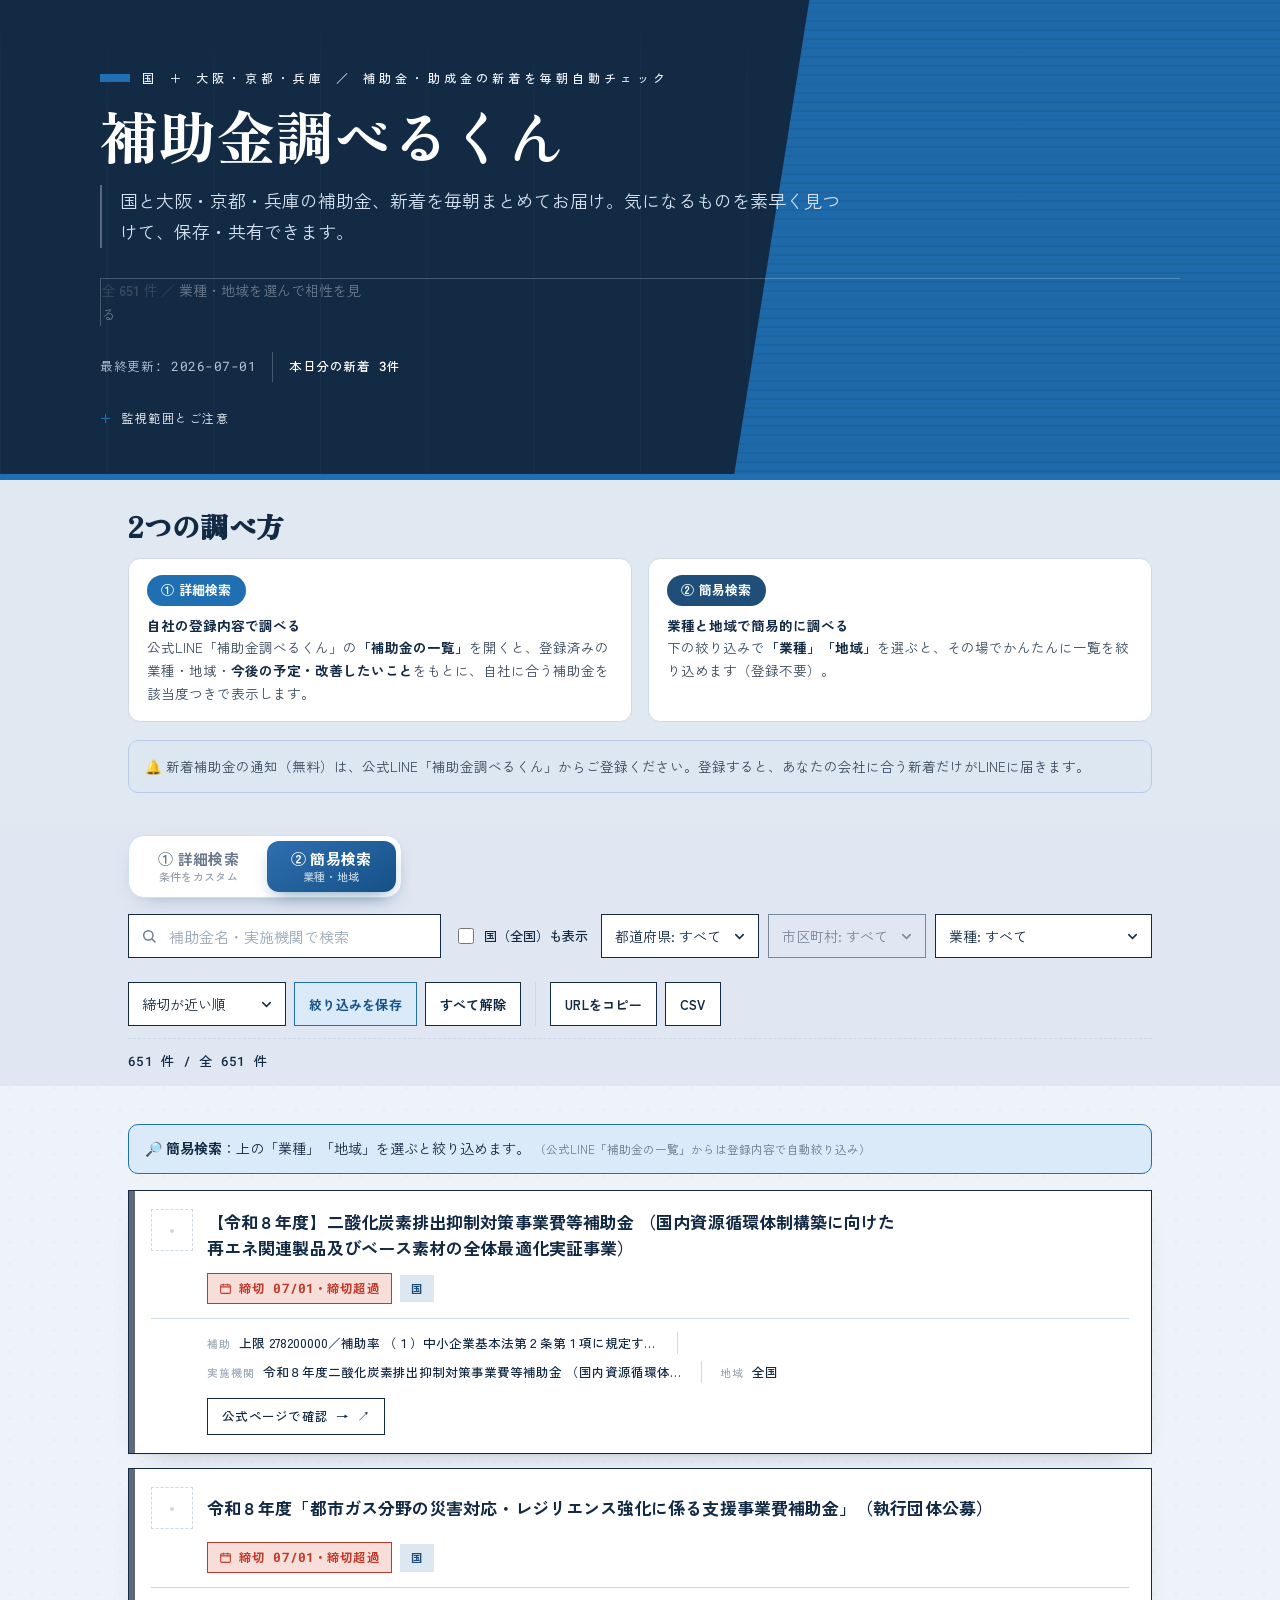
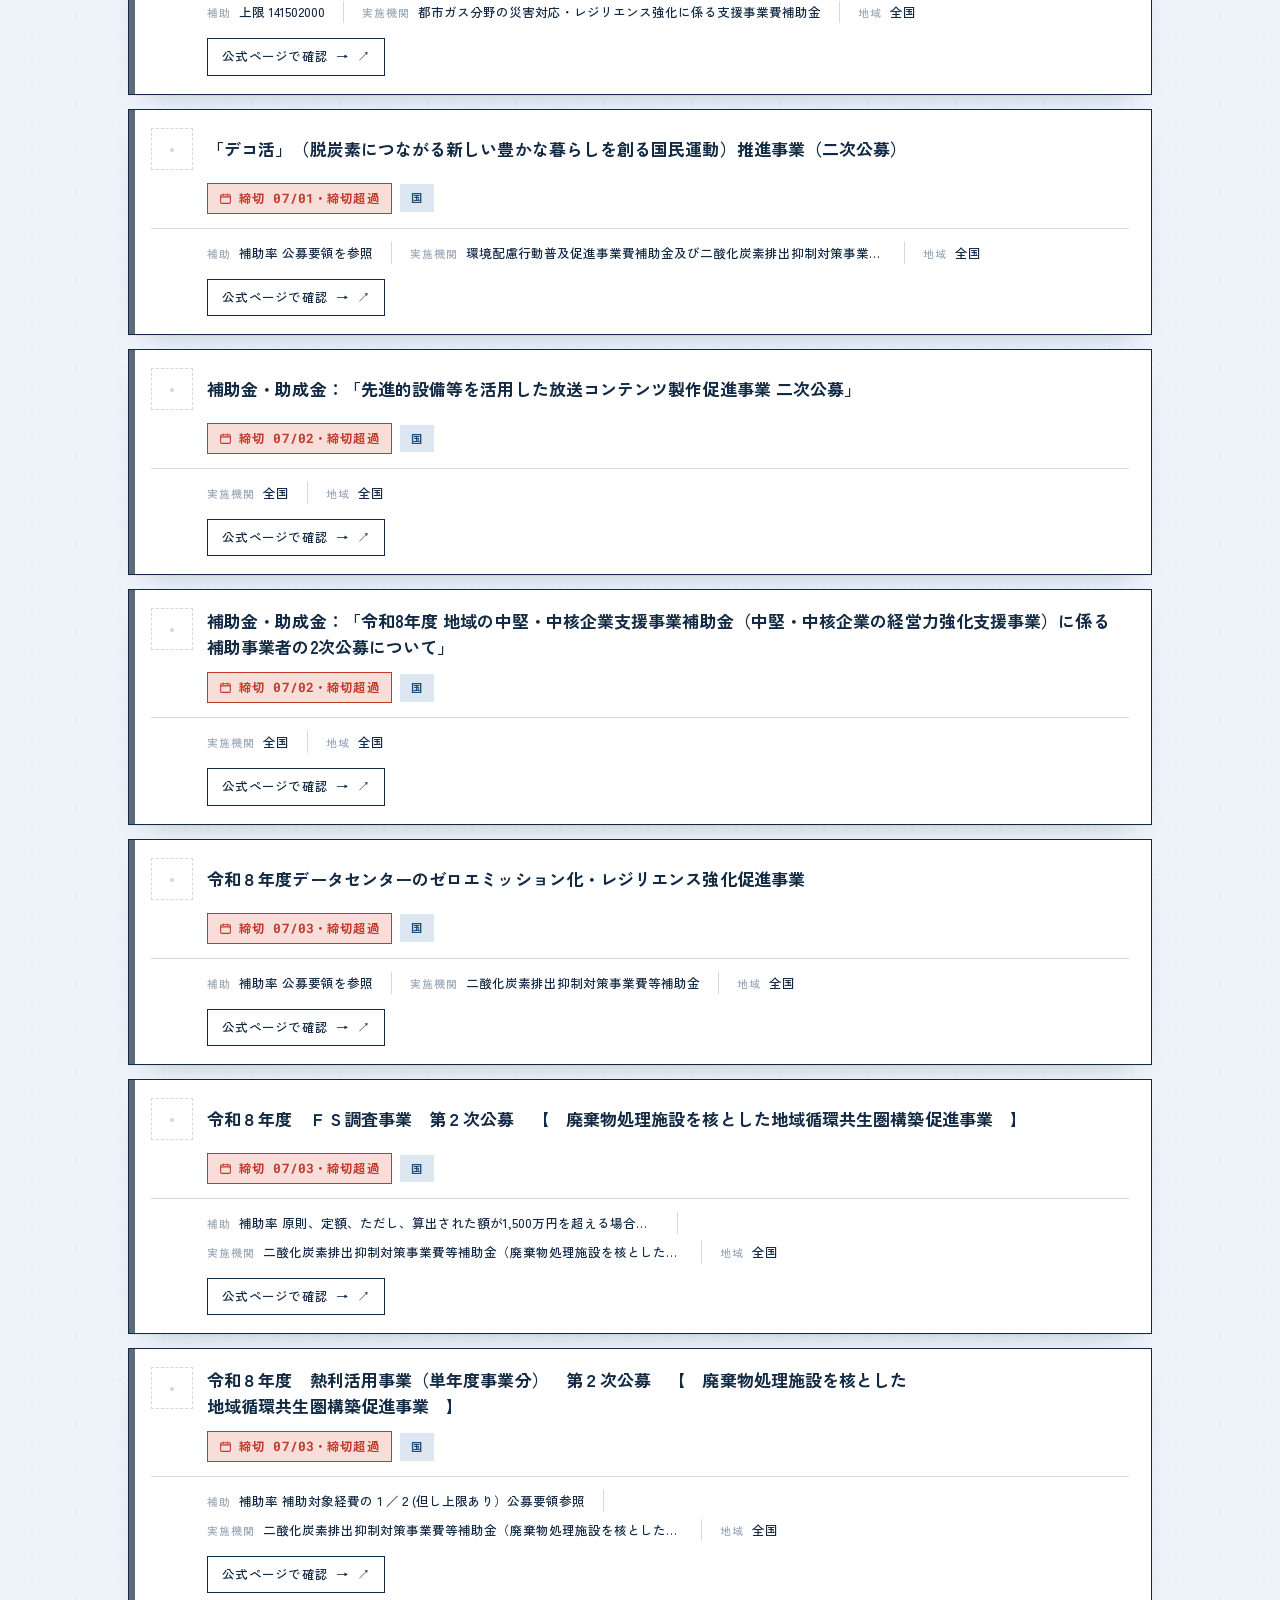
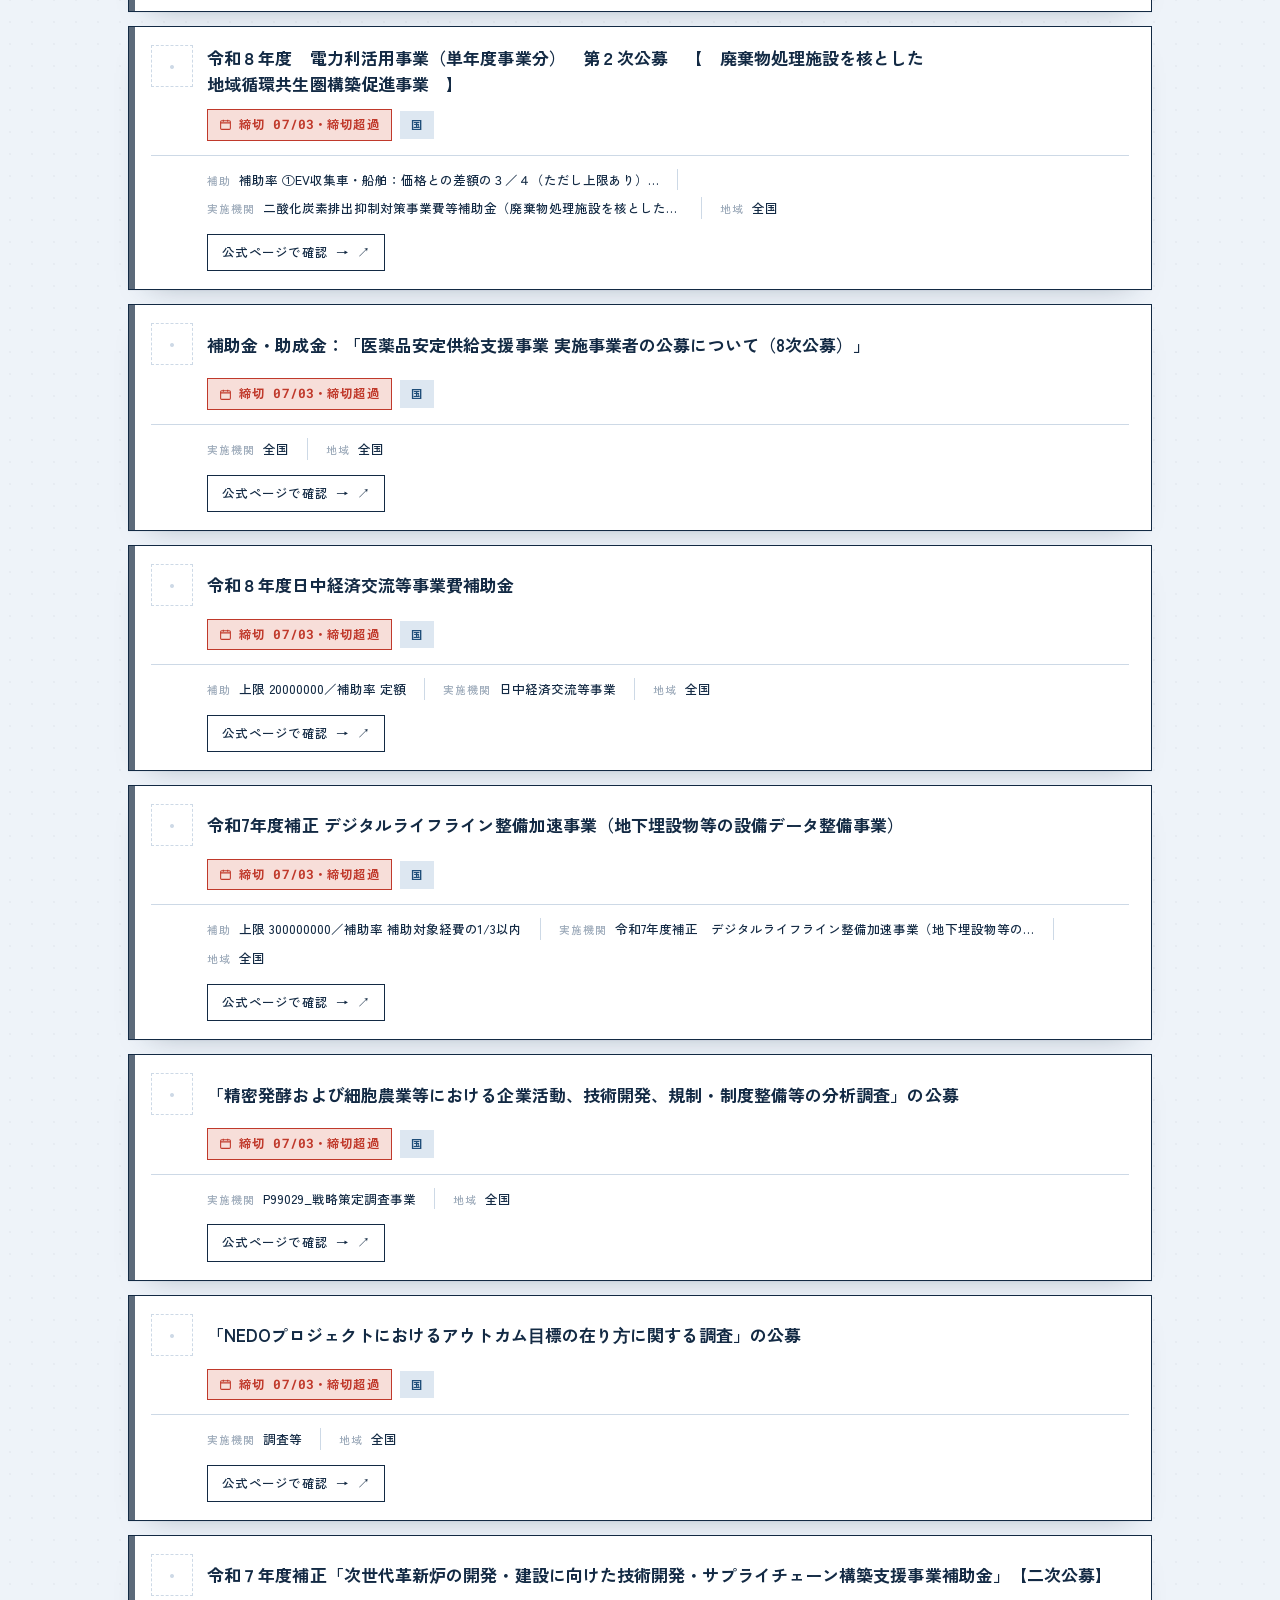
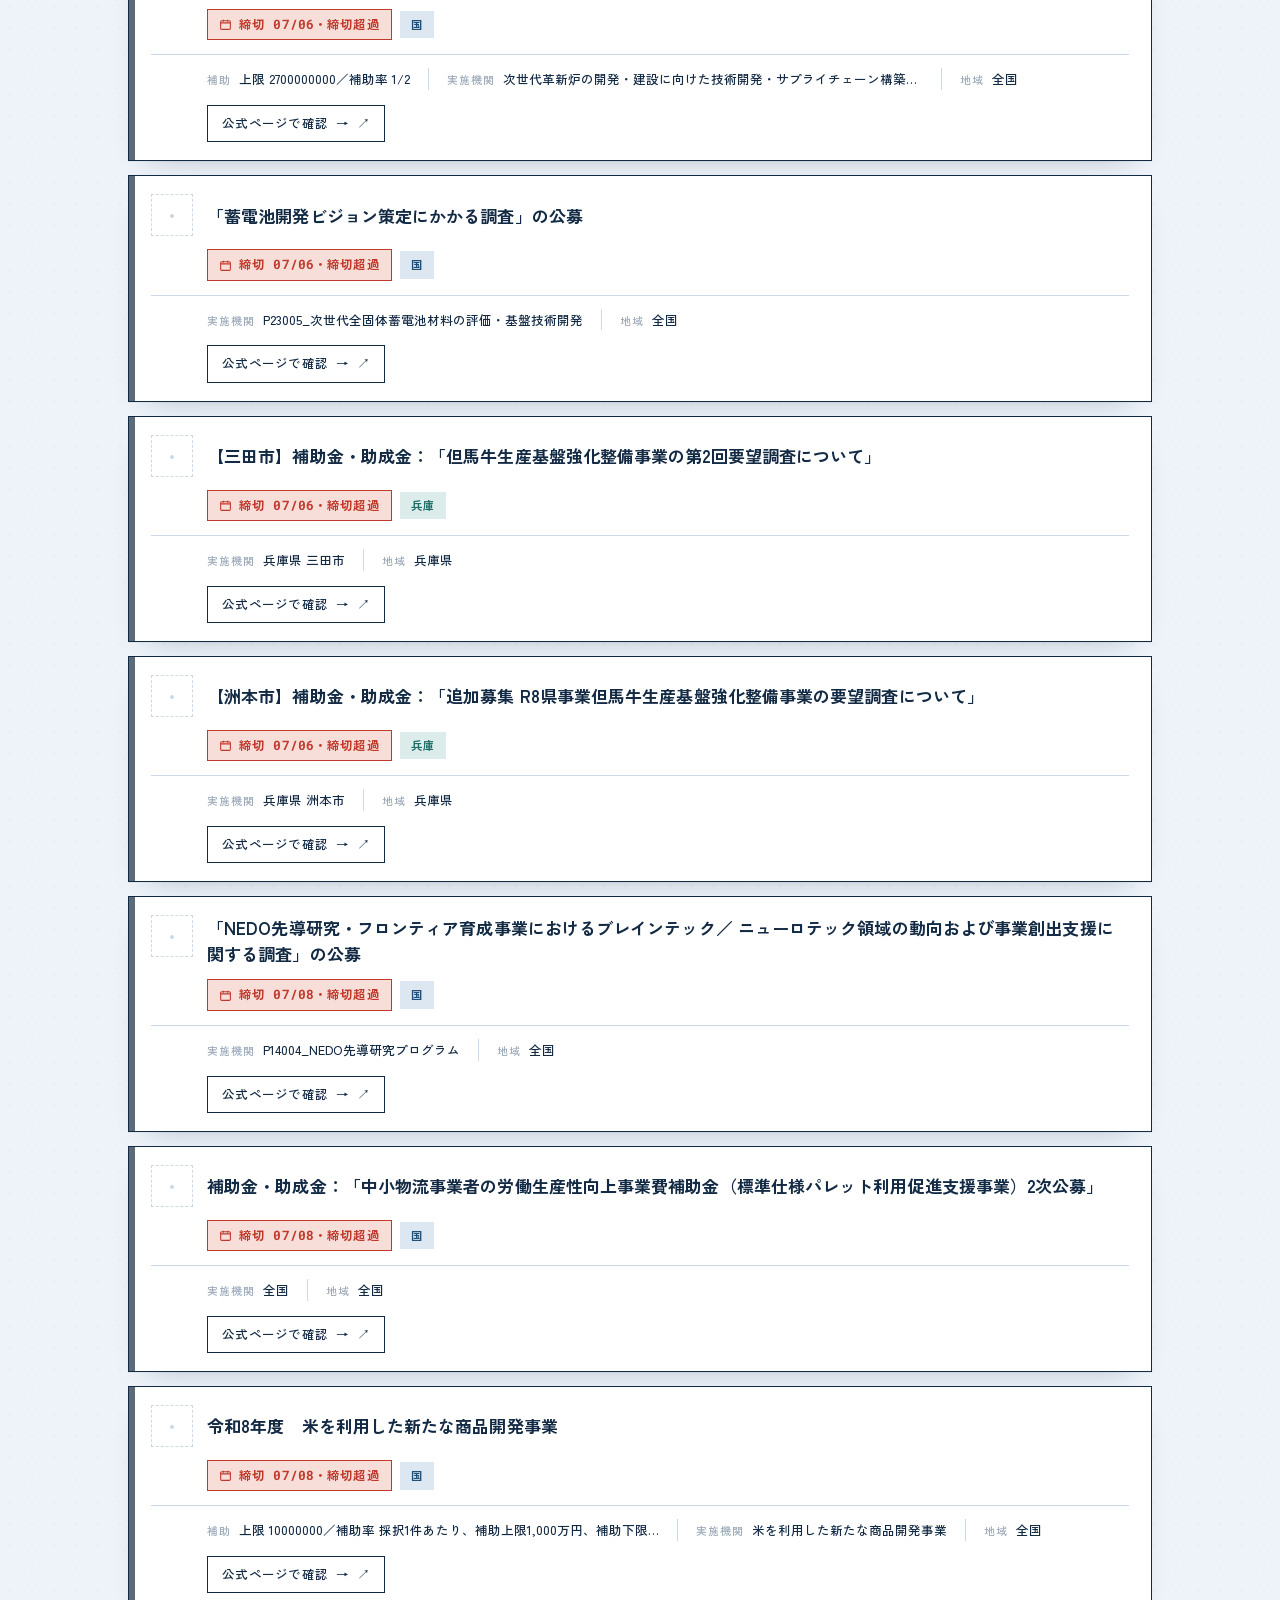
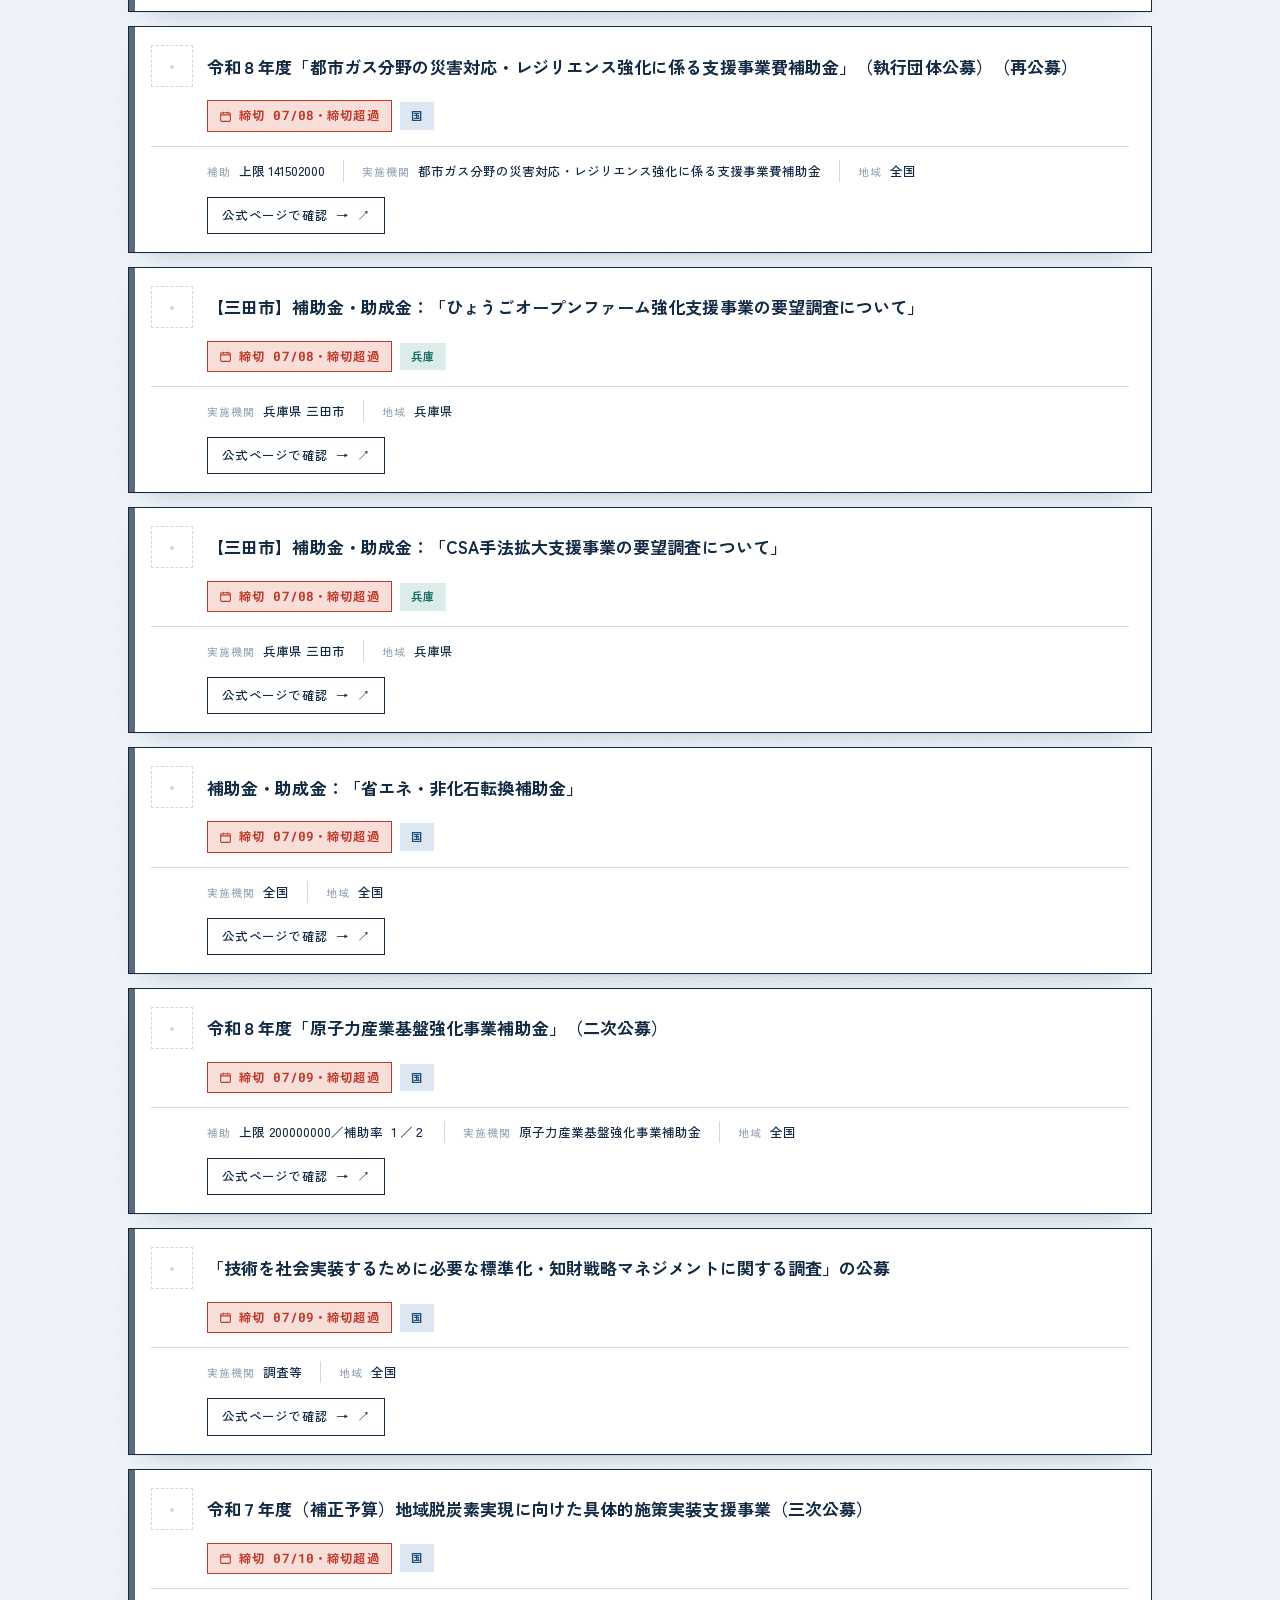
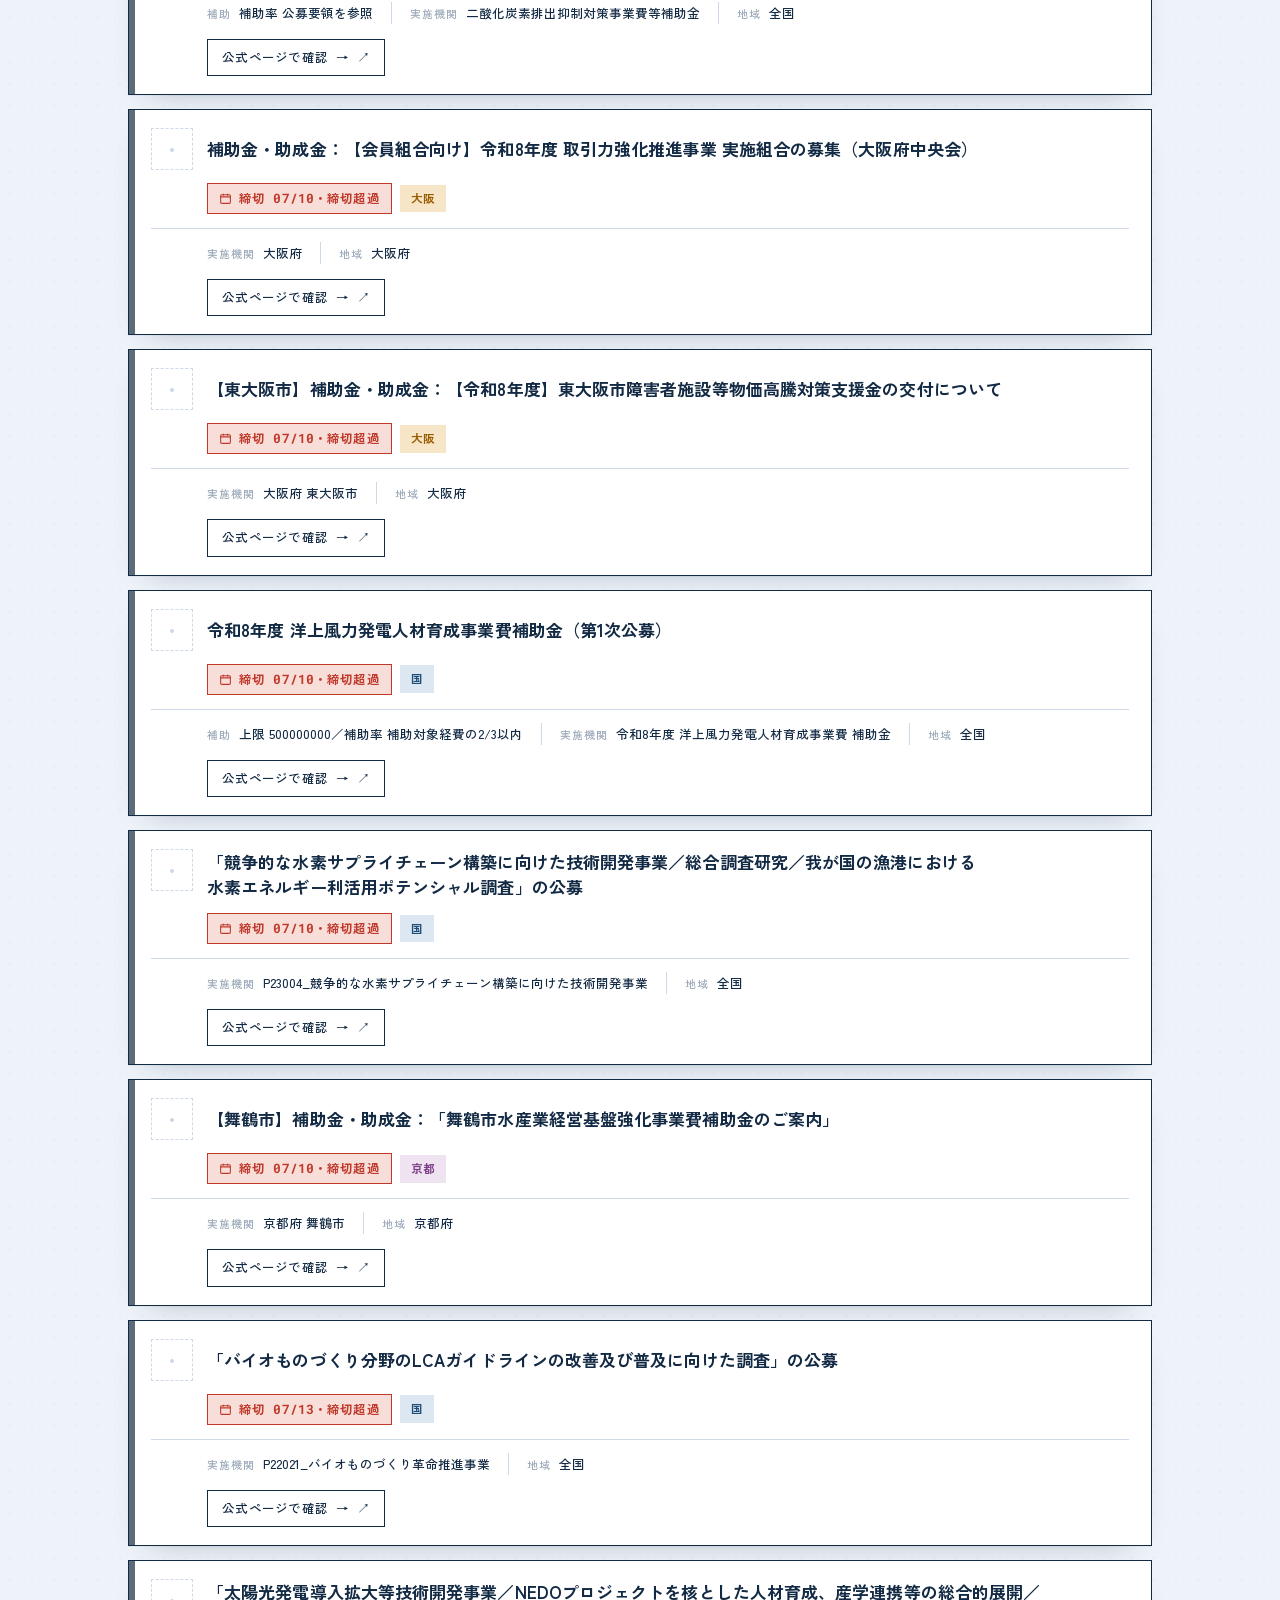
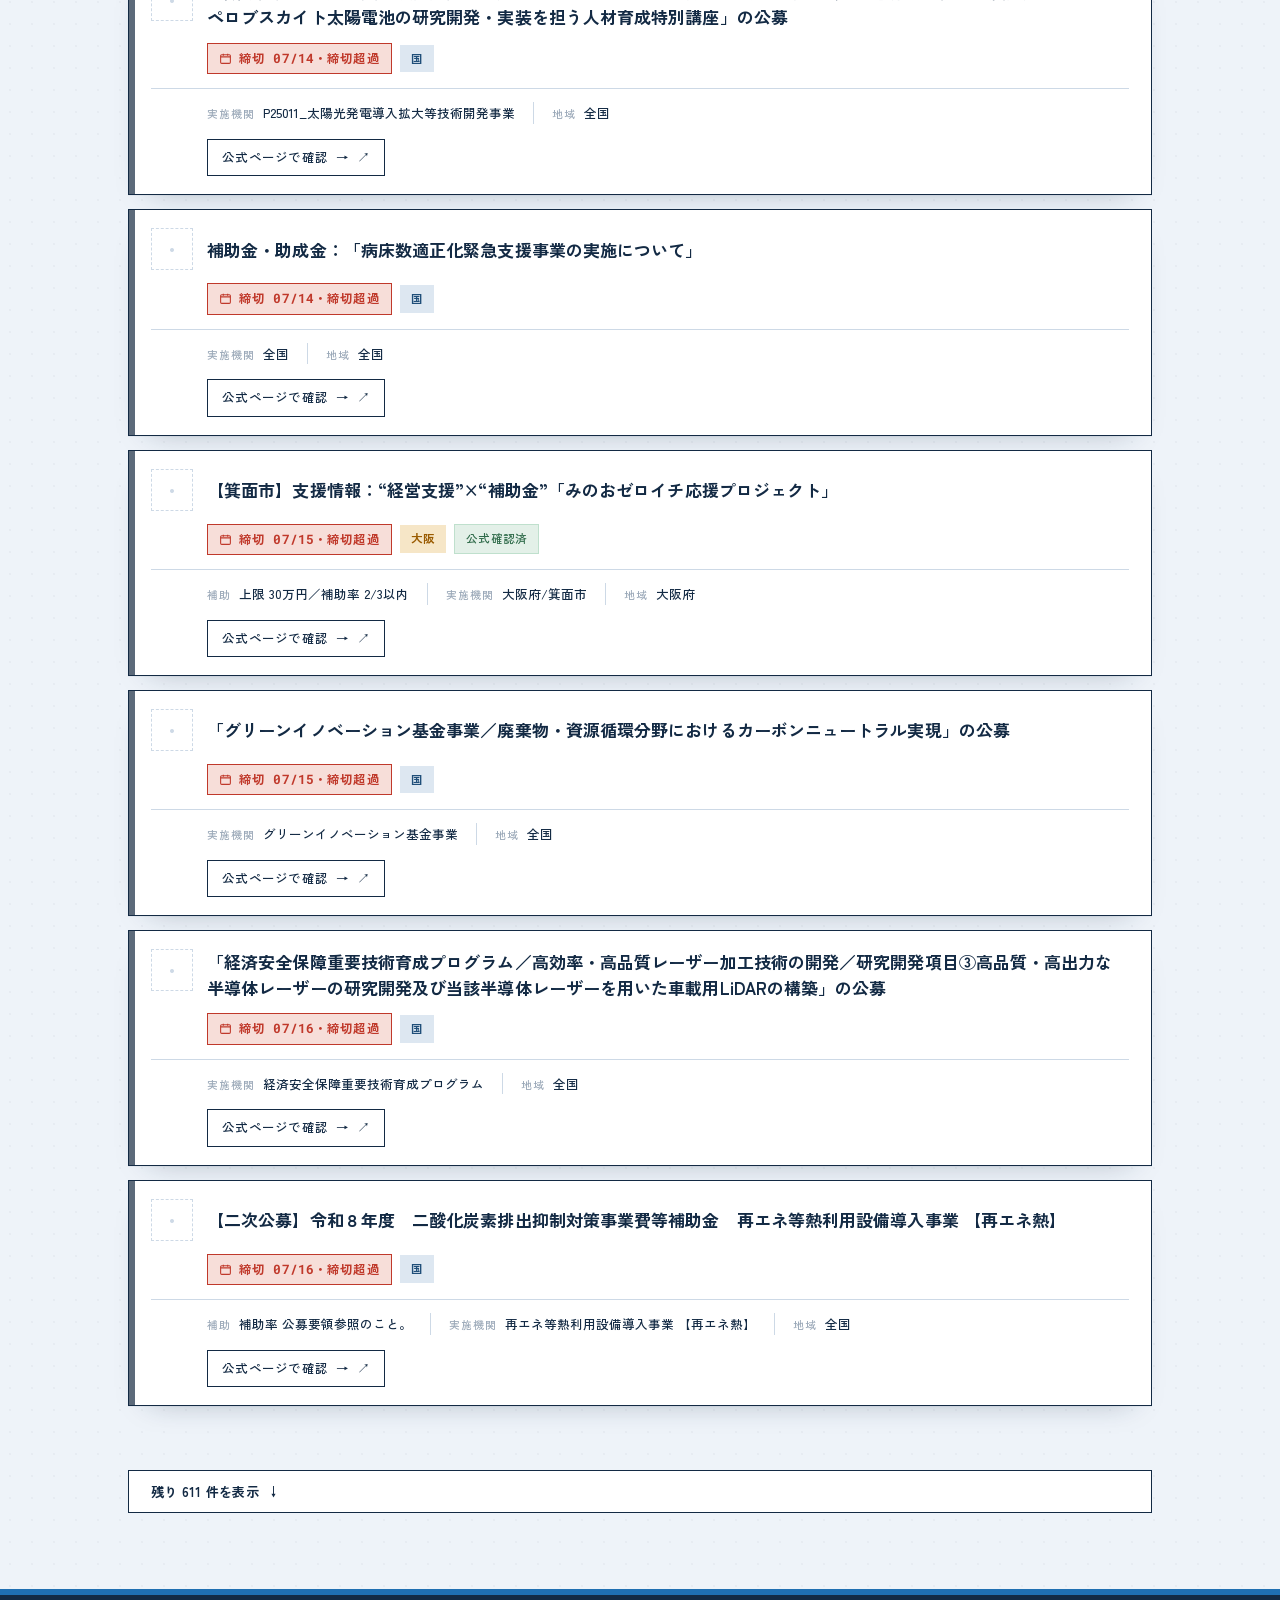
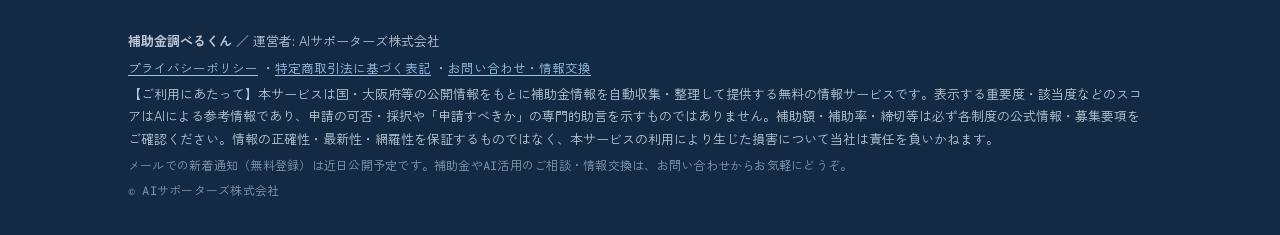
==== index.html @ a9a14e46 "相性をS/A/B/Cに＋プルダウン体裁統一＋固定表示解除＋詳細絞り込みの自動保存 - 相性表示を 高/中/対象外 → S/A/B/C（Sほど重要）。スコア合算でランク付け、C(参考)は折りたたみ - " ====
<!DOCTYPE html>
<html lang="ja">
<head>
<meta charset="UTF-8">
<meta name="viewport" content="width=device-width, initial-scale=1.0">
<!-- 正式名称・運営者・法務リンクは代表確定済（2026-06-23）。新着通知のメール登録フォームはBrevo接続時に追加。 -->
<title>補助金調べるくん｜国と大阪・京都・兵庫の補助金・助成金 新着まとめ</title>
<meta name="description" content="国と大阪・京都・兵庫の補助金・助成金の新着を毎朝自動チェックしてまとめてお届け。気になるものを素早く見つけて保存・共有できる無料サービス（運営：AIサポーターズ株式会社）。">
<link rel="preconnect" href="https://fonts.googleapis.com">
<link rel="preconnect" href="https://fonts.gstatic.com" crossorigin>
<link href="https://fonts.googleapis.com/css2?family=Zen+Antique&family=Zen+Kaku+Gothic+New:wght@400;500;700&family=Roboto+Mono:wght@400;500;700&display=swap" rel="stylesheet">
<link rel="stylesheet" href="styles.css?v=10">
</head>
<body>
<header class="hero">
  <div class="hero-grid" aria-hidden="true"></div>
  <div class="hero-sweep" aria-hidden="true"></div>
  <div class="wrap hero-inner">
    <p class="eyebrow">国 ＋ 大阪・京都・兵庫 ／ 補助金・助成金の新着を毎朝自動チェック</p>
    <h1>補助金調べるくん</h1>
    <p class="lede">国と大阪・京都・兵庫の補助金、新着を毎朝まとめてお届け。気になるものを素早く見つけて、保存・共有できます。</p>
    <div class="scoreboard" id="scoreboard" role="group" aria-label="重要度別の件数"></div>
    <p class="meta">
      <span id="last-updated">最終更新: —</span>
      <span id="new-summary"></span>
    </p>
    <details class="scope">
      <summary>監視範囲とご注意</summary>
      <div class="scope-body">
        <p id="sources"></p>
        <p id="uncovered" class="uncovered"></p>
        <p class="disclaimer">本サービスは公開情報をもとに補助金情報を自動収集・整理して提供する無料の情報サービスです。表示する重要度・該当度などのスコアはAIによる参考情報であり、申請の可否・採択や「申請すべきか」の専門的助言を示すものではありません。補助額・補助率・締切等は必ず各制度の公式情報・募集要項をご確認ください。情報の正確性・最新性・網羅性を保証するものではありません。</p>
      </div>
    </details>
  </div>
</header>

<section class="profile-panel" id="profile-panel" aria-labelledby="pp-title">
  <div class="wrap">
    <div class="pp-head">
      <h2 id="pp-title">2つの調べ方</h2>
      <div class="pp-ways">
        <div class="pp-way">
          <span class="pp-way-badge">① 詳細検索</span>
          <p><b>自社の登録内容で調べる</b><br>公式LINE「補助金調べるくん」の<b>「補助金の一覧」</b>を開くと、登録済みの業種・地域・<b>今後の予定・改善したいこと</b>をもとに、自社に合う補助金を該当度つきで表示します。</p>
        </div>
        <div class="pp-way">
          <span class="pp-way-badge alt">② 簡易検索</span>
          <p><b>業種と地域で簡易的に調べる</b><br>下の絞り込みで<b>「業種」「地域」</b>を選ぶと、その場でかんたんに一覧を絞り込めます（登録不要）。</p>
        </div>
      </div>
    </div>
    <p class="pp-linenote">🔔 新着補助金の通知（無料）は、公式LINE「補助金調べるくん」からご登録ください。登録すると、あなたの会社に合う新着だけがLINEに届きます。</p>
  </div>
</section>

<div class="toolbar">
  <div class="wrap">
    <div class="tabs" role="tablist" aria-label="検索モード">
      <button class="tab" id="tab-detail" type="button" role="tab" aria-selected="false" aria-controls="panel-detail">① 詳細検索<span class="tab-sub">条件をカスタム</span></button>
      <button class="tab" id="tab-simple" type="button" role="tab" aria-selected="true" aria-controls="panel-simple">② 簡易検索<span class="tab-sub">業種・地域</span></button>
    </div>

    <section class="tabpanel" id="panel-detail" role="tabpanel" aria-labelledby="tab-detail" hidden>
      <div class="controls-filter">
        <label class="chk"><input type="checkbox" id="d-kuni"><span>国（全国）も表示</span></label>
        <label class="visually-hidden" for="d-pref">都道府県</label>
        <select id="d-pref" aria-label="都道府県で絞り込み"><option value="">都道府県: すべて</option><option value="大阪府">大阪府</option><option value="京都府">京都府</option><option value="兵庫県">兵庫県</option></select>
        <label class="visually-hidden" for="d-city">市区町村</label>
        <select id="d-city" aria-label="市区町村で絞り込み" disabled><option value="">市区町村: すべて</option></select>
        <label class="visually-hidden" for="d-industry">業種</label>
        <select id="d-industry" aria-label="業種で絞り込み"><option value="">業種: すべて</option></select>
        <label class="visually-hidden" for="d-size">規模</label>
        <select id="d-size" aria-label="規模で絞り込み"><option value="">規模: すべて</option><option value="s1_5">1〜5人</option><option value="s6_20">6〜20人</option><option value="s21_50">21〜50人</option><option value="s51_100">51〜100人</option><option value="s101">101人以上</option></select>
      </div>
      <div id="detail-active" class="detail-active" aria-label="絞り込み中の条件"></div>
      <div id="theme-pool" class="theme-pool" aria-label="追加できる条件（今後の予定・改善・希望する支援）"></div>
    </section>

    <section class="tabpanel" id="panel-simple" role="tabpanel" aria-labelledby="tab-simple">
      <div class="controls-filter">
        <label class="visually-hidden" for="q">キーワード検索</label>
        <div class="search"><input type="search" id="q" placeholder="補助金名・実施機関で検索"></div>
        <label class="chk"><input type="checkbox" id="s-kuni"><span>国（全国）も表示</span></label>
        <label class="visually-hidden" for="s-pref">都道府県</label>
        <select id="s-pref" aria-label="都道府県で絞り込み"><option value="">都道府県: すべて</option><option value="大阪府">大阪府</option><option value="京都府">京都府</option><option value="兵庫県">兵庫県</option></select>
        <label class="visually-hidden" for="s-city">市区町村</label>
        <select id="s-city" aria-label="市区町村で絞り込み" disabled><option value="">市区町村: すべて</option></select>
        <label class="visually-hidden" for="s-industry">業種</label>
        <select id="s-industry" aria-label="業種で絞り込み"><option value="">業種: すべて</option></select>
      </div>
      <div id="chips" class="chips" aria-label="適用中の絞り込み"></div>
    </section>

    <div class="controls-action">
      <label class="visually-hidden" for="sort">並び替え</label>
      <select id="sort">
        <option value="deadline">締切が近い順</option>
        <option value="new">新着順</option>
        <option value="score">該当度が高い順</option>
      </select>
      <button id="save" type="button" class="btn btn-primary">絞り込みを保存</button>
      <button id="clear-all" type="button" class="btn">すべて解除</button>
      <button id="reset-detail" type="button" class="btn only-detail" hidden>絞り込み状態を初期化</button>
      <span class="action-gap" aria-hidden="true"></span>
      <button id="copy" type="button" class="btn">URLをコピー</button>
      <button id="csv" type="button" class="btn">CSV</button>
      <a id="edit-reg" class="btn only-detail" hidden href="register.html" target="_blank" rel="noopener">登録情報を編集する</a>
    </div>

    <div class="status-bar">
      <p id="result-count" class="result-count" role="status" aria-live="polite" aria-atomic="true"></p>
    </div>
  </div>
</div>

<main class="wrap">
  <div id="persp-banner" class="persp-banner"></div>
  <h2 class="visually-hidden">補助金の一覧</h2>
  <div id="list" class="list"></div>
  <p id="empty" class="empty" role="status" aria-live="polite" hidden></p>
</main>

<footer class="site-footer">
  <div class="wrap">
    <p><strong>補助金調べるくん</strong> ／ 運営者: AIサポーターズ株式会社</p>
    <p class="footer-links">
      <a href="https://ai-supporters.com/privacypolicy/" target="_blank" rel="noopener noreferrer">プライバシーポリシー</a>
      ・<a href="https://ai-supporters.com/tokusyoho/" target="_blank" rel="noopener noreferrer">特定商取引法に基づく表記</a>
      ・<a href="https://ai-supporters.com/contact/" target="_blank" rel="noopener noreferrer">お問い合わせ・情報交換</a>
    </p>
    <p>【ご利用にあたって】本サービスは国・大阪府等の公開情報をもとに補助金情報を自動収集・整理して提供する無料の情報サービスです。表示する重要度・該当度などのスコアはAIによる参考情報であり、申請の可否・採択や「申請すべきか」の専門的助言を示すものではありません。補助額・補助率・締切等は必ず各制度の公式情報・募集要項をご確認ください。情報の正確性・最新性・網羅性を保証するものではなく、本サービスの利用により生じた損害について当社は責任を負いかねます。</p>
    <p class="tiny">メールでの新着通知（無料登録）は近日公開予定です。補助金やAI活用のご相談・情報交換は、お問い合わせからお気軽にどうぞ。</p>
    <p class="tiny">© AIサポーターズ株式会社</p>
  </div>
</footer>

<script src="app.js?v=16"></script>
</body>
</html>
---- styles.css ----
/* ===========================================================
   補助金レーダー — 「特集スプレッド」テーマ（大胆エディトリアル）
   雑誌の特集ページのような強いタイポ階層・大きなタブラー数字・
   はっきりしたカラーブロッキング・新聞紙のような暖色ニュートラル＋一点の朱。
   display: Zen Antique（高コントラストな和文ディスプレイ）
   ui/body: Zen Kaku Gothic New ／ figures: Roboto Mono（タブラー）
   士業向けの信頼感・可読性を保ちつつ退屈の対極を狙う。
   =========================================================== */
:root{
  --display:"Zen Antique","Shippori Mincho B1","Hiragino Mincho ProN","Yu Mincho",serif;
  --sans:"Zen Kaku Gothic New","Hiragino Kaku Gothic ProN","Yu Gothic",Meiryo,system-ui,sans-serif;
  --mono:"Roboto Mono","Zen Kaku Gothic New",ui-monospace,SFMono-Regular,Menlo,monospace;

  /* 青×白基調（cool white canvas + navy ink） */
  --paper:#eef3f9;        /* 冷たい白基調（ごく淡い青みグレー） */
  --paper-deep:#e0e8f2;   /* セクション帯・沈み色 */
  --card:#ffffff;         /* 白カード */
  --ink:#132a44;          /* 主役の濃紺インク */
  --ink-soft:#38495e;     /* 本文 */
  --muted:#6b7a8c;        /* 補助テキスト */
  --faint:#9aa8b8;        /* ラベル */
  --rule:#132a44;         /* 罫線（構造線） */
  --hair:#cdd9e6;         /* ヘアライン */

  /* イメージカラー＝ブルー */
  --accent:#1f6fb2;       /* blue */
  --accent-deep:#155187;
  --accent-soft:#daeaf8;

  /* 重要度の視覚序列 S>A>B>C（クールな配色で統一） */
  --rank-s:#0d4f9e;       /* 濃い鮮青＝最重要 */
  --rank-s-ink:#ffffff;
  --rank-a:#3a7bbf;       /* 青＝高 */
  --rank-a-ink:#ffffff;
  --rank-b:#2f6b4a;       /* 深緑＝中 */
  --rank-b-ink:#ffffff;
  --rank-c:#5c6a7a;       /* スレートグレー＝低 */
  --rank-c-ink:#ffffff;

  --osaka:#9a5b00;        /* 大阪＝琥珀（地域の識別色として保持） */
  --osaka-bg:#f6e6c7;
  --kuni:#1f4e79;         /* 国＝濃紺 */
  --kuni-bg:#dde7f1;

  --urgent:#c0392b;       /* 締切間近＝赤（機能色として保持） */
  --urgent-bg:#f7ded9;
  --soon:#9a5b00;
  --soon-bg:#f6e6c7;
  --new:#1d6b3d;
  --new-bg:#dcecdd;

  --maxw:1080px;
  --shadow:0 1px 0 rgba(19,42,68,.04),0 14px 30px -22px rgba(19,42,68,.4);
}

*{box-sizing:border-box}
html{scroll-behavior:smooth}
body{
  margin:0;font-family:var(--sans);color:var(--ink-soft);background:var(--paper);
  line-height:1.7;-webkit-font-smoothing:antialiased;text-rendering:optimizeLegibility;
  font-feature-settings:"palt" 1;overflow-x:clip;
  /* 紙の質感：極薄のグリッド点を敷いて“設計された地”を作る（単色べた塗り回避） */
  background-image:
    radial-gradient(rgba(19,42,68,.035) 1px,transparent 1.4px);
  background-size:22px 22px;background-position:-1px -1px;
}
.wrap{max-width:var(--maxw);margin:0 auto;padding:0 28px}
.visually-hidden{position:absolute;width:1px;height:1px;overflow:hidden;clip:rect(0 0 0 0);white-space:nowrap}
:focus-visible{outline:3px solid var(--accent);outline-offset:2px;border-radius:2px}
a{color:inherit}
img{max-width:100%}

/* ===========================================================
   HERO ＝ 特集マストヘッド（ink帯×朱の構造）
   寒色グラデを廃し、ページ全体を暖色ニュートラルで統一して温度差を解消。
   =========================================================== */
.hero{
  position:relative;overflow:hidden;color:var(--paper);
  background:var(--ink);
  border-bottom:6px solid var(--accent);
  padding:0;
}
/* hero-grid ＝ 紙面の段組ルールを思わせる縦罫（ギミックでなく“構造”として） */
.hero-grid{
  position:absolute;inset:0;pointer-events:none;opacity:.5;
  background-image:linear-gradient(90deg,rgba(255,255,255,.06) 1px,transparent 1px);
  background-size:calc(100% / 12) 100%;
  mask-image:linear-gradient(180deg,transparent,#000 22%);
}
/* hero-sweep ＝ 右肩の大きな朱ブロック（ポスター的な掴むカラーブロッキング） */
.hero-sweep{
  position:absolute;top:-30%;right:-6%;width:46%;height:170%;pointer-events:none;
  background:var(--accent);opacity:.92;
  transform:skewX(-9deg);
  mix-blend-mode:normal;
}
.hero-sweep::after{
  content:"";position:absolute;inset:0;
  background:repeating-linear-gradient(180deg,rgba(19,42,68,.10) 0 2px,transparent 2px 9px);
}
.hero-inner{position:relative;padding:62px 0 40px;max-width:var(--maxw)}

/* signature: ロード時のスタッガー */
.hero-inner>*{opacity:0;animation:rise .6s cubic-bezier(.2,.7,.2,1) both}
.hero-inner>.eyebrow{animation-delay:.02s}
.hero-inner>h1{animation-delay:.09s}
.hero-inner>.lede{animation-delay:.17s}
.hero-inner>.scoreboard{animation-delay:.25s}
.hero-inner>.meta{animation-delay:.34s}
.hero-inner>.scope{animation-delay:.40s}
@keyframes rise{from{opacity:0;transform:translateY(14px)}to{opacity:1;transform:none}}

.eyebrow{
  margin:0 0 16px;font-family:var(--mono);font-size:12px;font-weight:500;
  letter-spacing:.34em;text-transform:uppercase;color:var(--paper);
  display:inline-flex;align-items:center;gap:12px;
}
.eyebrow::before{
  content:"";width:30px;height:8px;background:var(--accent);display:inline-block;
}
.hero h1{
  font-family:var(--display);font-weight:400;color:#fff;
  font-size:clamp(33px,5vw,58px);line-height:1.08;letter-spacing:.005em;
  margin:0 0 18px;max-width:13em;text-wrap:balance;
}
.hero .lede{
  margin:0 0 30px;color:#d3e0ef;font-size:clamp(15px,1.7vw,18px);
  line-height:1.75;max-width:42em;font-weight:400;
  padding-left:18px;border-left:2px solid rgba(255,255,255,.3);
}

/* ----- SCOREBOARD ＝ 大きなタブラー数字の見出しユニット ----- */
.scoreboard{
  display:grid;grid-template-columns:repeat(4,1fr);gap:0;margin:0 0 26px;
  border-top:1px solid rgba(255,255,255,.22);
  border-left:1px solid rgba(255,255,255,.22);
}
.score{
  appearance:none;cursor:pointer;font-family:var(--sans);text-align:left;
  background:rgba(255,255,255,.03);color:var(--paper);
  border:0;border-right:1px solid rgba(255,255,255,.22);
  border-bottom:1px solid rgba(255,255,255,.22);
  padding:16px 16px 14px;position:relative;transition:background .18s ease;
  display:flex;flex-direction:column;gap:8px;min-height:104px;justify-content:space-between;
}
.score:hover{background:rgba(255,255,255,.10)}
.score::before{
  content:"";position:absolute;left:0;top:0;width:100%;height:4px;background:var(--rank-c);
}
.score.s::before{background:var(--rank-s)}
.score.a::before{background:var(--rank-a)}
.score.b::before{background:var(--rank-b)}
.score.c::before{background:var(--rank-c)}
.score .dot{
  width:10px;height:10px;border-radius:0;display:inline-block;flex:0 0 auto;
  background:var(--rank-c);
}
.score.s .dot{background:var(--rank-s)}
.score.a .dot{background:var(--rank-a)}
.score.b .dot{background:var(--rank-b)}
.score.c .dot{background:var(--rank-c)}
/* レター（S/A/B/C テキストノード）の見せ方：ラベル行 */
.score{font-size:12px;letter-spacing:.18em;font-weight:700;color:#b9c6d6}
.score b{
  font-family:var(--mono);font-size:40px;font-weight:500;line-height:.9;
  color:#fff;font-variant-numeric:tabular-nums;letter-spacing:-.02em;
}

.meta{
  margin:0;display:flex;gap:0;flex-wrap:wrap;font-family:var(--mono);font-size:12.5px;
  color:#b9c6d6;letter-spacing:.04em;
}
.meta span{padding:4px 16px 4px 0}
.meta span+span{padding-left:16px;border-left:1px solid rgba(255,255,255,.22)}
#new-summary{color:#fff;font-weight:500}

.scope{margin-top:20px;font-size:13px;max-width:62em}
.scope summary{
  cursor:pointer;color:var(--paper);font-family:var(--mono);font-size:12px;
  letter-spacing:.12em;text-transform:uppercase;display:inline-flex;align-items:center;gap:8px;
  padding:6px 0;list-style:none;
}
.scope summary::-webkit-details-marker{display:none}
.scope summary::before{content:"＋";color:var(--accent);font-weight:700}
.scope[open] summary::before{content:"－"}
.scope-body{
  margin-top:12px;padding:16px 18px;background:rgba(255,255,255,.05);
  border-left:3px solid var(--accent);
}
.scope-body p{margin:7px 0;color:#cdd9e6;font-size:12.5px;line-height:1.7}
.uncovered{color:#e9c79b}
.disclaimer{padding-top:10px;margin-top:10px!important;border-top:1px solid rgba(255,255,255,.18);
  font-size:11.5px;color:#9fb0c2}

/* ===========================================================
   TOOLBAR ＝ 紙面の機能バー（sticky・ink罫で締める）
   =========================================================== */
.toolbar{
  position:relative;   /* 固定表示をやめ、一覧を見やすく（詳細ビルダーが縦に長いため） */
  background:rgba(224,232,242,.96);   /* 薄水色（profile-panelと連続） */
  padding:6px 0 14px;
}
.controls{display:flex;justify-content:space-between;gap:14px;flex-wrap:wrap;align-items:center}
.controls-filter{display:flex;gap:9px;flex-wrap:wrap;align-items:center;flex:1 1 auto}
.controls-action{display:flex;gap:8px;flex-wrap:wrap;align-items:center}

.search{position:relative;flex:1 1 260px;min-width:200px;display:flex}
.search::before{
  content:"";position:absolute;left:13px;top:50%;width:16px;height:16px;transform:translateY(-50%);
  background:var(--muted);pointer-events:none;
  -webkit-mask:url("data:image/svg+xml;utf8,<svg xmlns='http://www.w3.org/2000/svg' viewBox='0 0 24 24' fill='none' stroke='black' stroke-width='2.2' stroke-linecap='round'><circle cx='11' cy='11' r='7'/><path d='M21 21l-4-4'/></svg>") center/contain no-repeat;
  mask:url("data:image/svg+xml;utf8,<svg xmlns='http://www.w3.org/2000/svg' viewBox='0 0 24 24' fill='none' stroke='black' stroke-width='2.2' stroke-linecap='round'><circle cx='11' cy='11' r='7'/><path d='M21 21l-4-4'/></svg>") center/contain no-repeat;
}
.search input{
  width:100%;min-height:44px;padding:10px 12px 10px 40px;
  border:1.5px solid var(--ink);border-radius:0;background:var(--card);
  font-family:var(--sans);font-size:15px;color:var(--ink);
  -webkit-appearance:none;appearance:none;transition:box-shadow .14s,border-color .14s;
}
.search input::placeholder{color:var(--faint)}
.search input:hover{border-color:var(--accent)}
.search input:focus{outline:none;border-color:var(--accent);box-shadow:3px 3px 0 0 var(--accent)}
.search input::-webkit-search-decoration,.search input::-webkit-search-cancel-button,.search input::-webkit-search-results-button{-webkit-appearance:none;display:none}
/* 簡易検索：セレクタの下に出る絞り込みチップとの隙間 */
#panel-simple .chips{margin-top:12px}

.controls input,.controls select{
  padding:10px 12px;border:1.5px solid var(--ink);border-radius:0;
  background:var(--card);font-size:15px;color:var(--ink);min-height:44px;
  font-family:var(--sans);transition:box-shadow .14s ease,border-color .14s ease;
}
.controls input::placeholder{color:var(--faint)}
.controls input:hover,.controls select:hover{border-color:var(--accent)}
.controls input:focus,.controls select:focus{
  outline:none;border-color:var(--accent);box-shadow:3px 3px 0 0 var(--accent);
}
.controls select{
  cursor:pointer;-webkit-appearance:none;appearance:none;padding-right:34px;
  background-image:url("data:image/svg+xml;utf8,<svg xmlns='http://www.w3.org/2000/svg' viewBox='0 0 24 24' fill='none' stroke='%23132a44' stroke-width='2.4' stroke-linecap='round'><path d='M6 9l6 6 6-6'/></svg>");
  background-repeat:no-repeat;background-position:right 11px center;background-size:15px;
}
.chk{
  font-size:13px;color:var(--ink);display:flex;align-items:center;gap:7px;white-space:nowrap;
  font-weight:500;cursor:pointer;padding:0 4px;
}
.chk input{width:16px;height:16px;accent-color:var(--accent);cursor:pointer}

.btn{
  padding:10px 14px;border:1.5px solid var(--ink);background:var(--card);color:var(--ink);
  border-radius:0;font-size:13px;font-weight:700;cursor:pointer;min-height:44px;
  font-family:var(--sans);letter-spacing:.02em;
  transition:transform .12s ease,box-shadow .12s ease,background .12s ease,color .12s ease;
}
.btn:hover{background:var(--ink);color:var(--paper)}
.btn:active{transform:translate(2px,2px)}
#save{border-color:var(--accent);color:var(--accent-deep);background:var(--accent-soft)}
#save:hover{background:var(--accent);color:#fff;box-shadow:3px 3px 0 0 var(--ink)}

.status-bar{
  display:flex;gap:16px;align-items:center;flex-wrap:wrap;margin-top:12px;
  padding-top:11px;border-top:1px dashed var(--hair);
}
.result-count{
  font-family:var(--mono);font-size:13px;color:var(--ink);margin:0;font-weight:500;
  letter-spacing:.02em;flex:0 0 auto;
}
.result-count strong{color:var(--accent-deep);font-variant-numeric:tabular-nums;font-weight:500}
.chips{display:flex;gap:7px;flex-wrap:wrap}
.chip{
  font-family:var(--sans);font-size:12px;font-weight:500;background:var(--card);color:var(--ink);
  border:1.5px solid var(--ink);border-radius:0;padding:4px 9px 4px 12px;cursor:pointer;
  transition:background .14s ease,color .14s ease;display:inline-flex;align-items:center;gap:6px;
}
.chip:hover{background:var(--ink);color:var(--paper)}
.chip::after{content:"✕";font-size:10px;opacity:.7}
.chip.clear{
  background:none;border:0;color:var(--accent-deep);text-decoration:underline;
  text-underline-offset:3px;padding:4px 4px;font-weight:700;
}
.chip.clear::after{content:""}
.chip.clear:hover{background:none;color:var(--accent)}

/* 検索モードのタブ（セグメント型ピル・お洒落） */
.tabs{display:inline-flex;gap:4px;margin:6px 0 16px;background:#fff;border:1px solid #cfe0f2;border-radius:16px;padding:5px;box-shadow:0 8px 22px -14px rgba(19,50,90,.5)}
.tab{font-family:var(--sans);font-size:15px;font-weight:700;color:var(--muted);background:transparent;border:none;border-radius:12px;padding:9px 24px;cursor:pointer;letter-spacing:.02em;display:flex;flex-direction:column;align-items:center;line-height:1.15;transition:background .16s,color .16s,box-shadow .16s}
.tab .tab-sub{font-size:11px;font-weight:500;opacity:.72;margin-top:3px}
.tab[aria-selected="true"]{color:#fff;background:linear-gradient(150deg,#2f6fb0 0%,#155187 100%);box-shadow:0 8px 18px -8px rgba(21,81,135,.65)}
.tab:hover:not([aria-selected="true"]){color:var(--ink);background:#eef4fb}
.tabpanel{margin:0 0 12px}
.tabpanel[hidden]{display:none}
.detail-empty{color:var(--muted);font-size:13.5px;margin:2px 0}
/* 詳細検索：絞り込み中の条件 */
.detail-active{display:flex;gap:8px;flex-wrap:wrap;align-items:center;margin-top:12px}
.chip.active{background:var(--accent-soft);border-color:var(--accent);color:var(--accent-deep)}
.chip.active:hover{background:var(--accent);color:#fff}
.pool-label{font-size:12px;font-weight:700;color:var(--muted);letter-spacing:.02em}
/* 詳細検索：追加できる条件（今後の予定・改善・希望する支援） */
.theme-pool{margin-top:14px;padding-top:12px;border-top:1px dashed var(--hair)}
.pool-title{display:block;font-size:12.5px;font-weight:700;color:var(--ink);margin-bottom:8px;letter-spacing:.02em}
.theme-group{display:flex;flex-wrap:wrap;align-items:baseline;gap:8px;margin-bottom:9px}
.theme-group .pool-label{flex:0 0 88px}
.theme-chips{display:flex;gap:6px;flex-wrap:wrap;flex:1 1 auto;min-width:0}
.theme-chip{
  font-family:var(--sans);font-size:12px;font-weight:500;background:var(--card);color:var(--muted);
  border:1.3px solid var(--hair);border-radius:14px;padding:4px 11px;cursor:pointer;
  transition:background .12s,color .12s,border-color .12s;
}
.theme-chip:hover{border-color:var(--accent);color:var(--ink)}
.theme-chip.on{background:var(--accent);color:#fff;border-color:var(--accent);font-weight:700}
/* 絞り込みセレクタ（地域・業種・並び替え）をボタンと同じ大きさ・体裁に */
.controls-filter select,.controls-action select{
  padding:10px 34px 10px 13px;border:1.5px solid var(--ink);border-radius:0;background:var(--card);
  font-family:var(--sans);font-size:14px;color:var(--ink);min-height:44px;min-width:158px;cursor:pointer;
  -webkit-appearance:none;appearance:none;
  background-image:url("data:image/svg+xml;utf8,<svg xmlns='http://www.w3.org/2000/svg' viewBox='0 0 24 24' fill='none' stroke='%23132a44' stroke-width='2.4' stroke-linecap='round'><path d='M6 9l6 6 6-6'/></svg>");
  background-repeat:no-repeat;background-position:right 11px center;background-size:15px;transition:box-shadow .14s,border-color .14s;
}
.controls-filter select:hover,.controls-action select:hover{border-color:var(--accent)}
.controls-filter select:focus,.controls-action select:focus{outline:none;border-color:var(--accent);box-shadow:3px 3px 0 0 var(--accent)}
.controls-filter select:disabled{opacity:.5;cursor:not-allowed;background-color:var(--paper-deep)}
.action-gap{display:inline-block;width:1px;align-self:stretch;background:var(--hair);margin:0 6px}
.only-detail[hidden]{display:none}
a.btn{text-decoration:none;display:inline-flex;align-items:center}

/* ===========================================================
   GROUPS ＝ 特集の章見出し（大きなブロック番付）
   =========================================================== */
main.wrap{padding-top:38px;padding-bottom:20px}
.list{display:flex;flex-direction:column;gap:46px}

.group-head{
  margin:0 0 18px;display:flex;align-items:stretch;gap:0;
  position:relative;
}
/* gdot ＝ 章を仕切る大きなランクブロック（雑誌の章番号タイル） */
.group-head .gdot{
  flex:0 0 auto;width:54px;align-self:stretch;background:var(--rank-c);
  display:block;position:relative;
}
.group-head .gdot::after{
  content:"C";position:absolute;inset:0;display:flex;align-items:center;justify-content:center;
  font-family:var(--display);font-size:30px;color:var(--rank-c-ink);line-height:1;
}
.group-s .group-head .gdot{background:var(--rank-s)}
.group-s .group-head .gdot::after{content:"S";color:var(--rank-s-ink)}
.group-a .group-head .gdot{background:var(--rank-a)}
.group-a .group-head .gdot::after{content:"A";color:var(--rank-a-ink)}
.group-b .group-head .gdot{background:var(--rank-b)}
.group-b .group-head .gdot::after{content:"B";color:var(--rank-b-ink)}

/* 見出しテキスト本体（"重要度 X" テキストノード） */
.group-head{
  font-family:var(--display);font-size:clamp(20px,2.6vw,28px);color:var(--ink);
  font-weight:400;line-height:1;letter-spacing:.02em;
}
.group-head{padding-left:0}
/* テキスト＋カウントを縦中央に置くため、gdot以外をまとめて整列 */
.group-head{align-items:center}
.group-head .gdot{margin-right:18px}
.group-head .gcount{
  font-family:var(--mono);font-size:13px;color:var(--muted);font-weight:500;
  font-variant-numeric:tabular-nums;letter-spacing:.04em;margin-left:14px;
  padding:4px 10px;background:var(--paper-deep);align-self:center;
}
/* 見出し下の太い章罫 */
.group-head::after{
  content:"";flex:1;height:0;align-self:center;margin-left:18px;
  border-top:2px solid var(--rule);
}

.cards{list-style:none;margin:0;padding:0;display:flex;flex-direction:column;gap:14px}

.more{
  margin:18px 0 0;display:inline-flex;align-items:center;gap:8px;
  padding:11px 22px;border:1.5px solid var(--ink);background:var(--card);color:var(--ink);
  border-radius:0;cursor:pointer;font-size:13px;font-weight:700;font-family:var(--sans);
  letter-spacing:.02em;transition:background .14s ease,color .14s ease,transform .12s ease;
}
.more::after{content:"↓"}
.more:hover{background:var(--ink);color:var(--paper)}
.more:active{transform:translate(2px,2px)}

/* ===========================================================
   CARDS ＝ 記事カード（左にランクの色ブロック、上に大きなレターバッジ）
   =========================================================== */
.card{
  background:var(--card);border:1.5px solid var(--ink);border-radius:0;
  padding:18px 22px 18px 22px;box-shadow:var(--shadow);position:relative;overflow:hidden;
  transition:transform .16s cubic-bezier(.2,.7,.2,1),box-shadow .16s ease;
}
/* 左端のランク色帯（カラーブロッキングで序列が一目で効く） */
.card::before{
  content:"";position:absolute;left:0;top:0;bottom:0;width:6px;background:var(--rank-c);
}
.card.rank-S::before{background:var(--rank-s)}
.card.rank-A::before{background:var(--rank-a)}
.card.rank-B::before{background:var(--rank-b)}
.card.rank-C::before{background:var(--rank-c)}
.card:hover{transform:translateY(-3px);box-shadow:0 2px 0 rgba(19,42,68,.06),0 26px 44px -26px rgba(19,42,68,.55)}
.card:focus-within{box-shadow:0 0 0 3px var(--accent)}

.card-top{display:flex;align-items:flex-start;gap:14px}
/* 大きなレターバッジ（番付の主役） */
.badge{
  flex:0 0 auto;width:42px;height:42px;border-radius:0;font-weight:400;
  display:flex;align-items:center;justify-content:center;font-size:24px;line-height:1;
  font-family:var(--display);
}
.badge.S{background:var(--rank-s);color:var(--rank-s-ink)}
.badge.A{background:var(--rank-a);color:var(--rank-a-ink)}
.badge.B{background:var(--rank-b);color:var(--rank-b-ink)}
.badge.C{background:var(--rank-c);color:var(--rank-c-ink);width:34px;height:34px;font-size:18px}
.card-top h3{
  font-family:var(--sans);font-size:17px;margin:0;line-height:1.5;color:var(--ink);
  font-weight:700;letter-spacing:.005em;align-self:center;
  word-break:auto-phrase;overflow-wrap:anywhere;
}

.card-sub{display:flex;gap:8px;flex-wrap:wrap;align-items:center;margin:13px 0 0;padding-left:56px}
.deadline{
  display:inline-flex;align-items:center;gap:7px;font-family:var(--mono);font-size:12.5px;
  font-weight:500;padding:4px 11px;border-radius:0;background:var(--paper-deep);color:var(--ink);
  letter-spacing:.01em;border:1px solid var(--hair);
}
.deadline::before{
  content:"";width:13px;height:13px;background:currentColor;flex:0 0 auto;
  -webkit-mask:url("data:image/svg+xml;utf8,<svg xmlns='http://www.w3.org/2000/svg' viewBox='0 0 24 24' fill='none' stroke='black' stroke-width='2'><rect x='3' y='5' width='18' height='16' rx='2'/><path d='M3 9h18M8 3v4M16 3v4'/></svg>") center/contain no-repeat;
  mask:url("data:image/svg+xml;utf8,<svg xmlns='http://www.w3.org/2000/svg' viewBox='0 0 24 24' fill='none' stroke='black' stroke-width='2'><rect x='3' y='5' width='18' height='16' rx='2'/><path d='M3 9h18M8 3v4M16 3v4'/></svg>") center/contain no-repeat;
}
.deadline.urgent{background:var(--urgent-bg);color:var(--urgent);border-color:var(--urgent);font-weight:700}
.deadline.soon{background:var(--soon-bg);color:var(--soon);border-color:#e0c08a}
.deadline.none{color:var(--muted);background:var(--paper-deep);border-color:var(--hair);font-weight:500}

.tag{
  font-family:var(--sans);font-size:11.5px;font-weight:500;padding:4px 11px;border-radius:0;
  background:var(--paper-deep);color:var(--muted);letter-spacing:.02em;
}
.tag.kuni{background:var(--kuni-bg);color:var(--kuni);font-weight:700}
.tag.osaka{background:var(--osaka-bg);color:var(--osaka);font-weight:700}
.tag.kyoto{background:#efe2f1;color:#7a3f86;font-weight:700}
.tag.hyogo{background:#dbeceb;color:#1f6f6b;font-weight:700}
.tag.new{
  background:var(--new-bg);color:var(--new);font-weight:700;display:inline-flex;align-items:center;gap:6px;
}
.tag.new::before{
  content:"";width:7px;height:7px;border-radius:50%;background:var(--new);flex:0 0 auto;
  box-shadow:0 0 0 0 rgba(29,107,61,.5);animation:pulse 2.2s infinite;
}
@keyframes pulse{70%{box-shadow:0 0 0 6px rgba(29,107,61,0)}100%{box-shadow:0 0 0 0 rgba(29,107,61,0)}}

.reason{
  font-size:13.5px;color:var(--ink-soft);margin:13px 0 0;padding-left:56px;line-height:1.7;
}
.facts{
  display:flex;flex-wrap:wrap;gap:7px 0;font-size:12.5px;margin:14px 0 0;padding-left:56px;
  color:var(--muted);border-top:1px solid var(--hair);padding-top:13px;
}
.facts>div{
  padding-right:18px;margin-right:18px;border-right:1px solid var(--hair);
  display:flex;align-items:baseline;gap:8px;
}
.facts>div:last-child{border-right:0;margin-right:0;padding-right:0}
.facts .k{
  color:var(--faint);font-family:var(--mono);font-size:10.5px;font-weight:500;
  letter-spacing:.1em;text-transform:uppercase;flex:0 0 auto;
}
.facts .v{color:var(--ink);font-weight:500}
.facts .clamp{
  display:inline-block;max-width:420px;white-space:nowrap;overflow:hidden;
  text-overflow:ellipsis;vertical-align:bottom;
}

.src{
  display:inline-flex;align-items:center;gap:7px;margin-top:15px;margin-left:56px;
  font-family:var(--mono);font-size:12.5px;color:var(--ink);text-decoration:none;font-weight:500;
  letter-spacing:.02em;padding:7px 14px;border:1.5px solid var(--ink);
  transition:background .14s ease,color .14s ease;
}
.src::after{content:"↗"}
.src:hover{background:var(--accent);color:#fff;border-color:var(--accent)}

/* C ＝ 高密度（量が多いので圧縮、左帯と地味なバッジで序列維持） */
.group-c .card{padding:14px 18px}
.group-c .card-top h3{font-size:15px;font-weight:500}
.group-c .reason{display:none}
.group-c .card-sub{margin-top:11px}
.group-c .facts{margin-top:11px;padding-top:11px}
.group-c .card-sub,.group-c .reason,.group-c .facts,.group-c .src{padding-left:48px}
.group-c .src{margin-left:48px}

/* ----- empty ----- */
.empty{
  text-align:center;color:var(--muted);padding:56px 24px;background:var(--card);
  border:1.5px dashed var(--ink);border-radius:0;font-size:14px;
}

/* ----- footer ----- */
.site-footer{
  margin-top:56px;background:var(--ink);color:#b9c6d6;padding:30px 0;font-size:13px;
  border-top:6px solid var(--accent);
}
.site-footer p{margin:5px 0;line-height:1.7}
.site-footer a{color:#9cc2e8;text-decoration:underline;text-underline-offset:2px}
.site-footer a:hover{color:#fff}
.footer-links{font-size:12.5px}
.tiny{font-size:12px;color:#8698ac;font-family:var(--mono);letter-spacing:.02em}

/* ----- card stagger（signature load motion） ----- */
@keyframes cardRise{from{opacity:0;transform:translateY(10px)}to{opacity:1;transform:none}}
.cards .card{animation:cardRise .44s cubic-bezier(.2,.7,.2,1) both}
.cards .card:nth-child(1){animation-delay:.02s}
.cards .card:nth-child(2){animation-delay:.06s}
.cards .card:nth-child(3){animation-delay:.10s}
.cards .card:nth-child(4){animation-delay:.14s}
.cards .card:nth-child(5){animation-delay:.18s}
.cards .card:nth-child(6){animation-delay:.22s}
.cards .card:nth-child(7){animation-delay:.26s}
.cards .card:nth-child(8){animation-delay:.30s}
.cards .card:nth-child(n+9){animation-delay:.34s}

/* ===========================================================
   RESPONSIVE（@media 640px）— controlsとカードのモバイル崩れ防止
   =========================================================== */
@media(max-width:860px){
  .scoreboard{grid-template-columns:repeat(2,1fr)}
  .hero-sweep{width:60%;opacity:.85}
}
@media(max-width:640px){
  .wrap{padding:0 18px}
  .hero-inner{padding:42px 0 30px}
  .hero h1{font-size:clamp(28px,8vw,40px)}
  .hero .lede{padding-left:14px}
  .score{min-height:88px}
  .score b{font-size:32px}

  .toolbar{position:static}
  .controls{flex-direction:column;align-items:stretch}
  .controls-filter{display:grid;grid-template-columns:minmax(0,1fr) minmax(0,1fr);gap:8px}
  .controls-filter>*{min-width:0}
  .controls input,.controls select{width:100%;min-width:0}
  .search{grid-column:1/-1;flex:1 1 auto;min-width:0}
  .chk{grid-column:1/-1;min-height:42px;border:1.5px dashed var(--hair);justify-content:center}
  .controls-action{display:grid;grid-template-columns:minmax(0,1fr) minmax(0,1fr);gap:8px}
  .action-gap{display:none}
  .controls-filter select,.controls-action select{width:100%;min-width:0}
  .btn{width:100%;min-width:0;justify-content:center}
  .status-bar{flex-direction:column;align-items:flex-start;gap:10px}

  .group-head{font-size:21px}
  .group-head .gdot{width:46px;margin-right:14px}
  .group-head .gdot::after{font-size:26px}
  .group-head::after{margin-left:14px}

  .card{padding:16px 16px 16px 18px}
  .card-sub,.reason,.facts,.src{padding-left:0}
  .group-c .card-sub,.group-c .reason,.group-c .facts,.group-c .src{padding-left:0}
  .src{margin-left:0}
  .group-c .src{margin-left:0}
  .facts>div{border-right:0;margin-right:0;padding-right:0;flex:1 1 100%}
  .facts .clamp{max-width:76vw}
  .badge{width:38px;height:38px;font-size:21px}
}

/* ===== 相性の視点（perspective）UI ===== */
.persp-banner{margin:0 0 16px;padding:12px 16px;border-radius:10px;font-size:14px;line-height:1.7}
.persp-banner.unset{background:var(--accent-soft);border:1px solid var(--accent);color:var(--ink)}
.persp-banner.set{background:var(--card);border:1px solid var(--hair);color:var(--ink-soft)}
.persp-banner b{color:var(--ink);font-weight:700}
.link-btn{background:none;border:none;color:var(--accent-deep);text-decoration:underline;cursor:pointer;font-size:13px;padding:2px 4px}

/* 相性バッジ（業種視点） */
.badge.rel-high{background:var(--rank-b);color:var(--rank-b-ink)}
.badge.rel-mid{background:var(--osaka-bg);color:var(--osaka);border:1px solid #e3c98c}
.badge.rel-low{background:#eef0ee;color:#8a948c;border:1px solid #d6ddd7}
.badge.none{background:transparent;color:var(--hair);border:1px dashed var(--hair)}

/* ===== 会社プロフィール & 登録パネル ===== */
.profile-panel{background:var(--paper-deep)}
.profile-panel .wrap{padding-top:28px;padding-bottom:30px}
.pp-head h2{font-family:var(--display);font-size:clamp(20px,3.4vw,28px);color:var(--ink);margin:0 0 6px;line-height:1.3}
.pp-lede{margin:0 0 18px;color:var(--ink-soft);font-size:14px}
.pp-body{display:grid;grid-template-columns:300px 1fr;gap:22px;align-items:start}
.pp-inputs{display:flex;flex-direction:column;gap:12px}
.pp-field{display:flex;flex-direction:column;gap:5px}
.pp-field label{font-size:12px;font-weight:700;color:var(--muted);letter-spacing:.02em}
.pp-field select{font-family:var(--sans);font-size:15px;padding:11px 12px;border:1.5px solid var(--rule);border-radius:8px;background:var(--card);color:var(--ink);cursor:pointer}
.pp-note{font-size:11.5px;color:var(--muted);margin:2px 0 0;line-height:1.6}
.pp-result{background:var(--card);border:1px solid var(--hair);border-radius:12px;padding:16px 18px;min-height:120px}
.pp-result.empty{display:flex;align-items:center;justify-content:center;background:transparent;border:1.5px dashed var(--hair)}
.pp-hint{color:var(--muted);font-size:13.5px;text-align:center;margin:0}
.pp-judges{display:grid;grid-template-columns:1fr 1fr;gap:10px;margin-bottom:14px}
.pp-judge{border-left:4px solid var(--faint);padding:8px 12px;background:var(--paper);border-radius:0 8px 8px 0}
.pp-judge.ok{border-left-color:var(--new)}
.pp-judge.warn{border-left-color:var(--soon)}
.pp-judge.no{border-left-color:var(--muted)}
.pp-j-label{display:block;font-size:11.5px;color:var(--muted);font-weight:700}
.pp-j-val{display:block;font-size:16px;font-weight:700;color:var(--ink);margin:1px 0 3px}
.pp-judge.ok .pp-j-val{color:var(--new)}
.pp-judge.warn .pp-j-val{color:var(--soon)}
.pp-j-text{display:block;font-size:12px;color:var(--ink-soft);line-height:1.55}
.pp-ceil h3{font-size:13px;color:var(--accent-deep);margin:0 0 8px;letter-spacing:.02em;border-bottom:1px solid var(--hair);padding-bottom:6px}
.pp-ceil-list{list-style:none;margin:0;padding:0;display:flex;flex-direction:column;gap:10px}
.pp-ceil-list li{display:flex;flex-direction:column;gap:3px}
.pp-c-top{display:flex;align-items:baseline;justify-content:space-between;gap:10px}
.pp-c-name{font-size:13.5px;font-weight:700;color:var(--ink)}
.pp-c-band{font-family:var(--mono);font-size:19px;font-weight:700;color:var(--accent-deep);white-space:nowrap}
.pp-c-rate{font-size:12px;color:var(--ink-soft)}
.pp-c-note{font-size:11px;color:var(--muted);line-height:1.5}
.pp-caveat{font-size:11px;color:var(--muted);line-height:1.6;margin:14px 0 0;border-top:1px dashed var(--hair);padding-top:10px}
.pp-cta-line{font-size:13px;color:var(--ink-soft);margin:12px 0 0}
.pp-linenote{margin:18px 0 0;padding:14px 16px;background:var(--kuni-bg);border:1px solid #b7cbe6;border-radius:10px;color:var(--ink-soft);font-size:13.5px;line-height:1.7}
.pp-ways{display:grid;grid-template-columns:1fr 1fr;gap:16px;margin:14px 0 0}
.pp-way{background:var(--card);border:1px solid var(--hair);border-radius:12px;padding:16px 18px}
.pp-way p{margin:8px 0 0;font-size:13.5px;line-height:1.7;color:var(--ink-soft)}
.pp-way b{color:var(--ink)}
.pp-way-badge{display:inline-block;font-weight:700;font-size:13px;color:#fff;background:var(--accent);border-radius:999px;padding:4px 14px;letter-spacing:.02em}
.pp-way-badge.alt{background:var(--kuni)}
@media(max-width:760px){.pp-ways{grid-template-columns:1fr}}

/* 登録フォーム */
.pp-register{margin-top:18px;border:1px solid var(--rule);border-radius:12px;background:var(--card);overflow:hidden}
.pp-register>summary{list-style:none;cursor:pointer;padding:14px 46px 14px 18px;background:var(--ink);color:var(--paper);display:flex;flex-direction:column;gap:2px;position:relative}
.pp-register>summary::-webkit-details-marker{display:none}
.pp-register>summary::after{content:"＋";position:absolute;right:20px;top:50%;transform:translateY(-50%);font-size:18px}
.pp-register[open]>summary::after{content:"−"}
.pp-reg-title{font-weight:700;font-size:15px}
.pp-reg-sub{font-size:12px;color:#b9c6d6}
.reg-form{padding:18px}
.reg-grid{display:grid;grid-template-columns:1fr 1fr;gap:14px}
.reg-row{display:flex;flex-direction:column;gap:5px}
.reg-row label{font-size:12.5px;font-weight:700;color:var(--ink-soft)}
.reg-row input{font-family:var(--sans);font-size:15px;padding:11px 12px;border:1.5px solid var(--hair);border-radius:8px;background:var(--paper);color:var(--ink)}
.reg-row input:focus{outline:2px solid var(--accent);outline-offset:1px;border-color:var(--accent)}
.req{display:inline-block;font-size:10.5px;color:var(--accent-deep);border:1px solid var(--accent);border-radius:3px;padding:0 4px;margin-left:4px;vertical-align:middle}
.reg-picknote{font-size:12px;color:var(--muted);margin:12px 0 8px}
.reg-consents{display:flex;flex-direction:column;gap:8px;margin:6px 0 10px}
.reg-chk{display:flex;gap:8px;align-items:flex-start;font-size:13px;color:var(--ink-soft);line-height:1.55;cursor:pointer}
.reg-chk input{margin-top:3px;flex:0 0 auto;width:16px;height:16px;accent-color:var(--accent)}
.reg-priv{font-size:11.5px;color:var(--muted);line-height:1.6;margin:0 0 14px}
.reg-priv a{color:var(--accent-deep)}
.reg-submit{background:var(--accent);color:#fff;border:none;border-radius:8px;padding:13px 26px;font-family:var(--sans);font-size:15px;font-weight:700;cursor:pointer;letter-spacing:.03em}
.reg-submit:hover{background:var(--accent-deep)}
.reg-status{font-size:13px;margin:12px 0 0;min-height:18px}
.reg-status.ok{color:var(--new);font-weight:700}
.reg-status.err{color:var(--accent-deep);font-weight:700}
.reg-soon{font-size:12px;color:#4a5666;margin:8px 0 0}
/* 注記のコントラスト改善（AA確保） */
.pp-note,.reg-priv{color:#4a5666}
/* 未選択エラー時の赤枠（業種・規模セレクト） */
.pp-field.error select{border-color:var(--accent);box-shadow:0 0 0 2px var(--accent-soft)}
.pp-field.error label{color:var(--accent-deep)}
/* 登録フォーム内の「登録内容」表示 */
.reg-picknote{font-size:12.5px;margin:12px 0 10px;padding:8px 12px;border-radius:8px}
.reg-picknote.ok{background:var(--paper-deep);color:var(--ink);border-left:3px solid var(--new)}
.reg-picknote.warn{background:var(--accent-soft);color:var(--accent-deep);border-left:3px solid var(--accent);font-weight:700}

@media(max-width:760px){
  .pp-body{grid-template-columns:1fr}
  .pp-judges{grid-template-columns:1fr}
  .reg-grid{grid-template-columns:1fr}
}

/* 本文の相性テキスト（業種視点） */
.reason.rel-high,.reason.rel-mid,.reason.rel-low{padding-left:10px;border-left:3px solid var(--hair)}
.reason.rel-high{border-left-color:var(--rank-b)}
.reason.rel-mid{border-left-color:var(--osaka)}
.reason.rel-low{border-left-color:#c4ccc6;color:var(--muted)}
.reason b{color:var(--ink)}
.rel-note{color:var(--muted);font-size:11.5px;margin-left:4px}

/* 公式確認済タグ */
.tag.verified{background:#e3f0e8;color:#2f6b4a;border:1px solid #bfe0cd}

/* スコアボード（視点別） */
.score.rh .dot{background:var(--rank-b)} .score.rm .dot{background:var(--osaka)} .score.rl .dot{background:#a9b2ab}
.score-msg{font-size:14px;color:var(--ink-soft)} .score-msg .muted{color:var(--muted)}

/* グループ見出しのドット色（相性視点） */
.group-head.g-rh .gdot{background:var(--rank-b)} .group-head.g-rm .gdot{background:var(--osaka)} .group-head.g-rl .gdot{background:#a9b2ab}

/* ----- reduced motion ----- */
@media(prefers-reduced-motion:reduce){
  *,*::before,*::after{animation:none!important;transition:none!important;scroll-behavior:auto!important}
  .hero-inner>*{opacity:1!important;transform:none!important}
  .cards .card{opacity:1!important;transform:none!important}
}
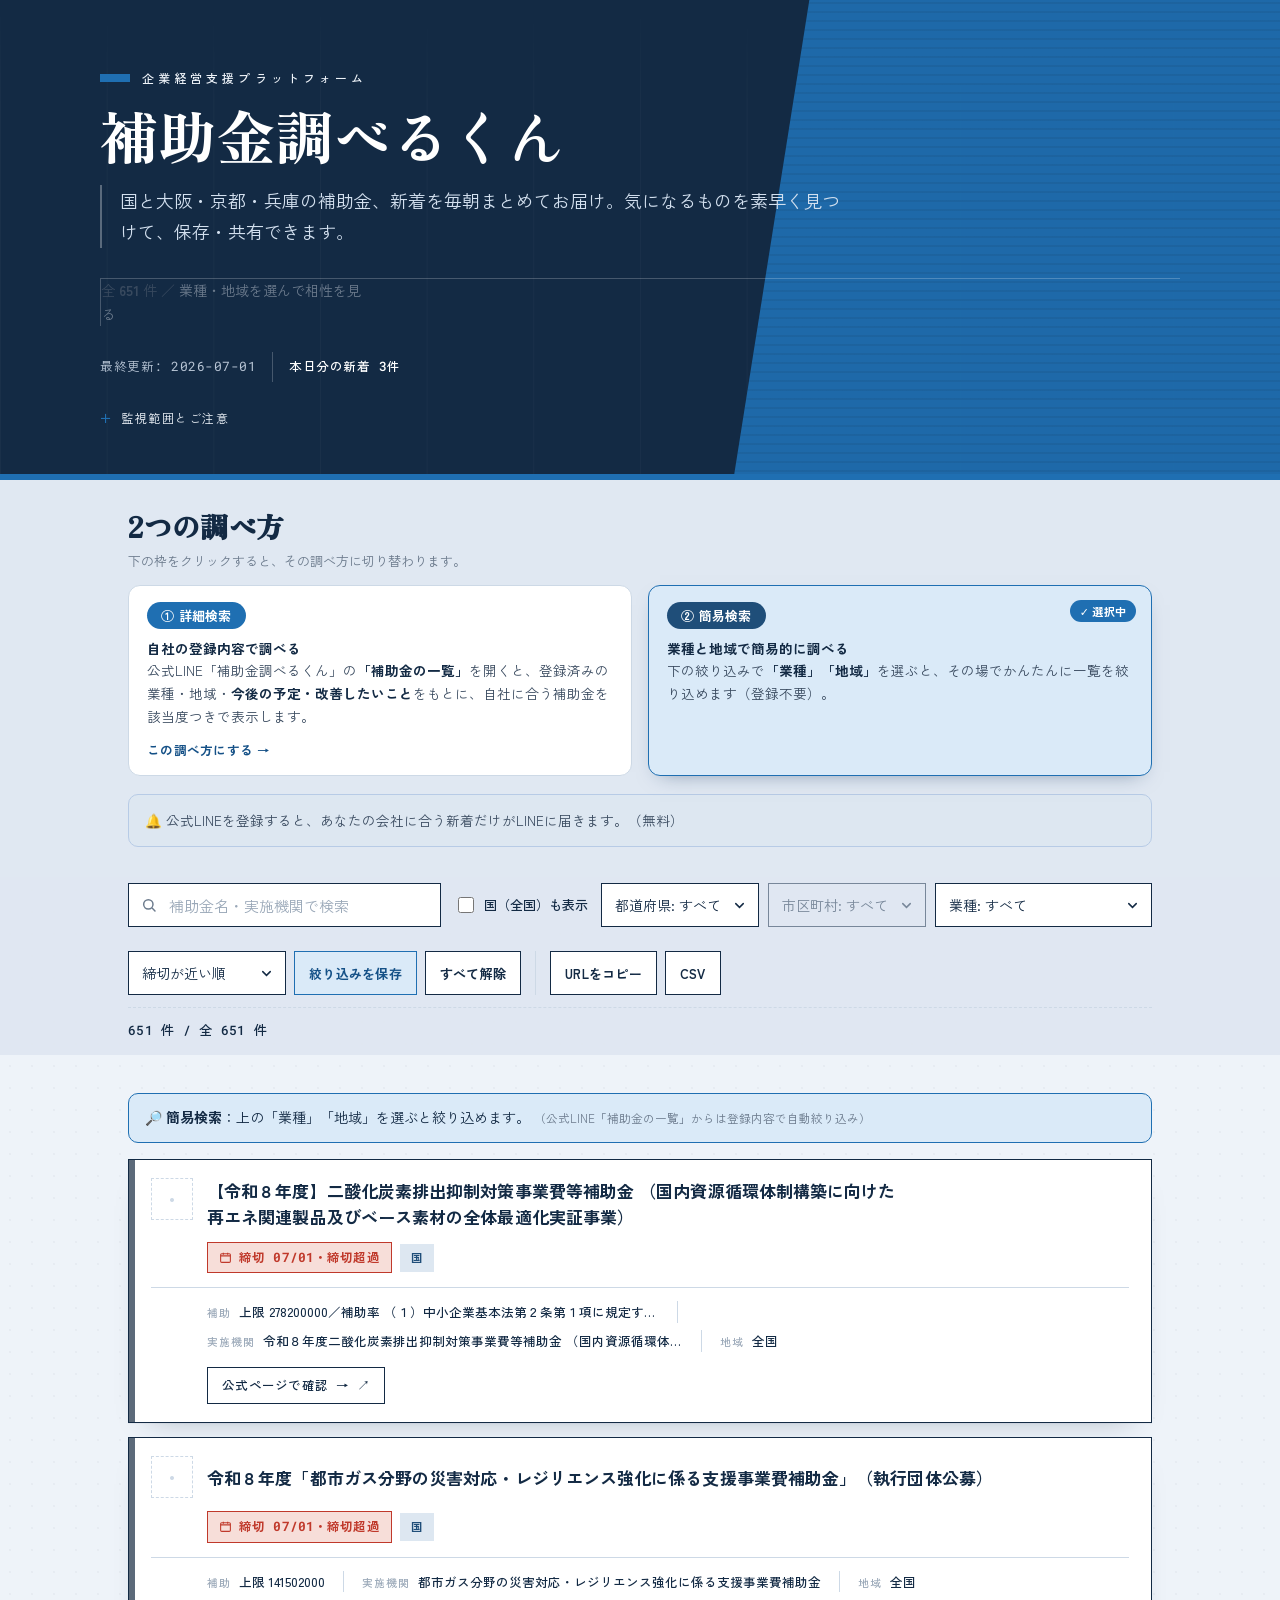
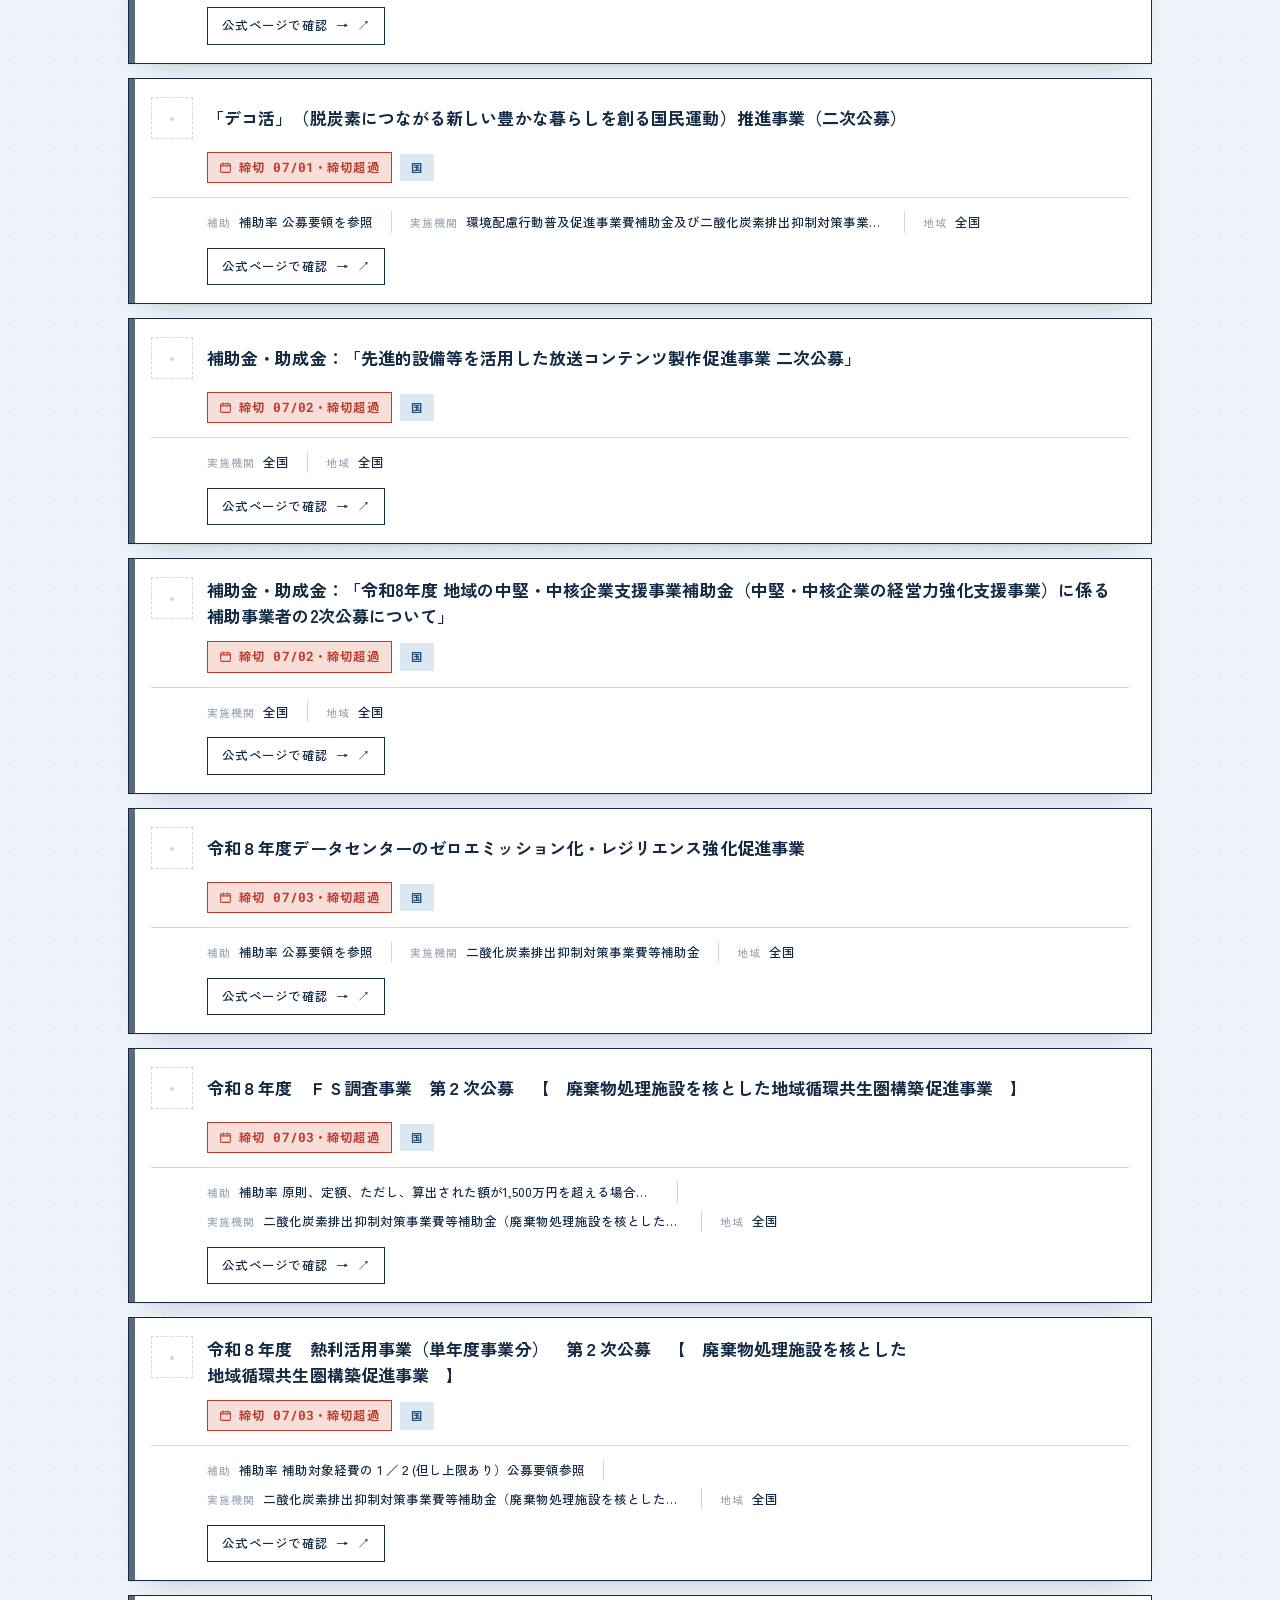
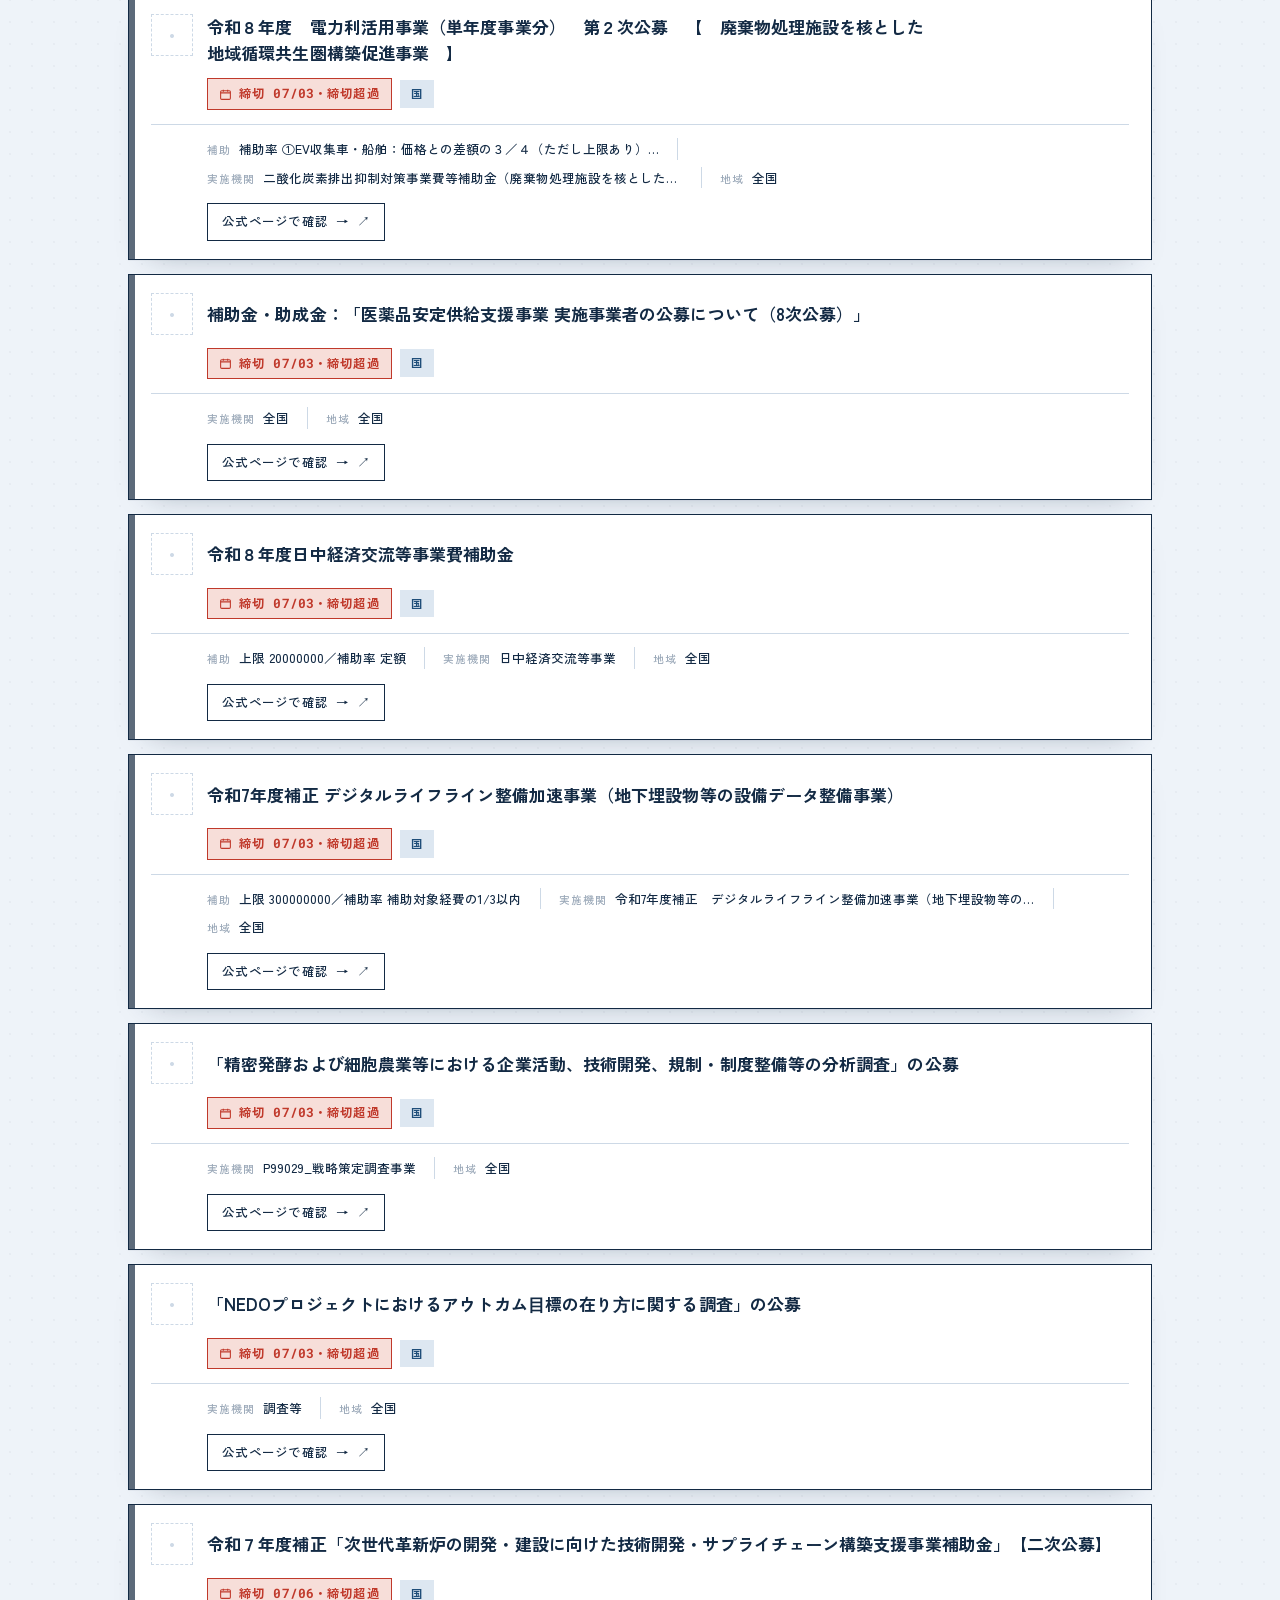
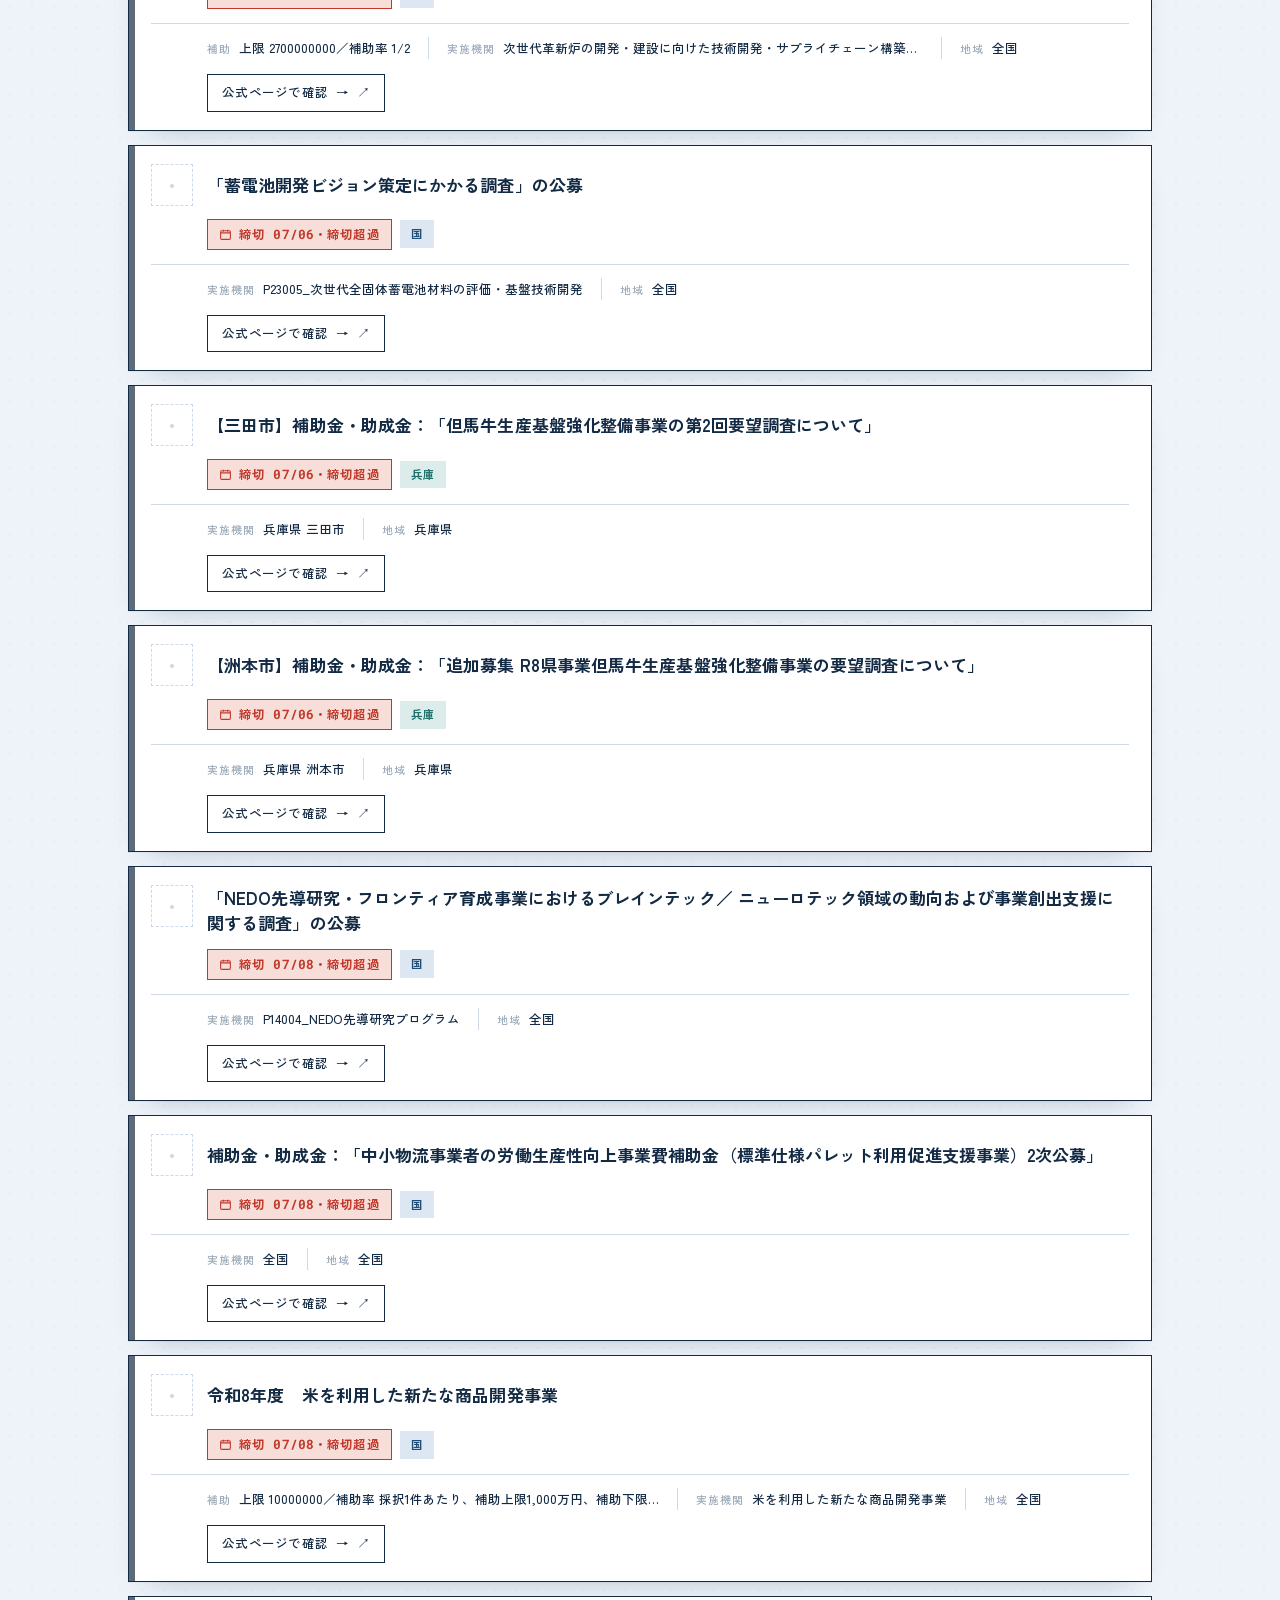
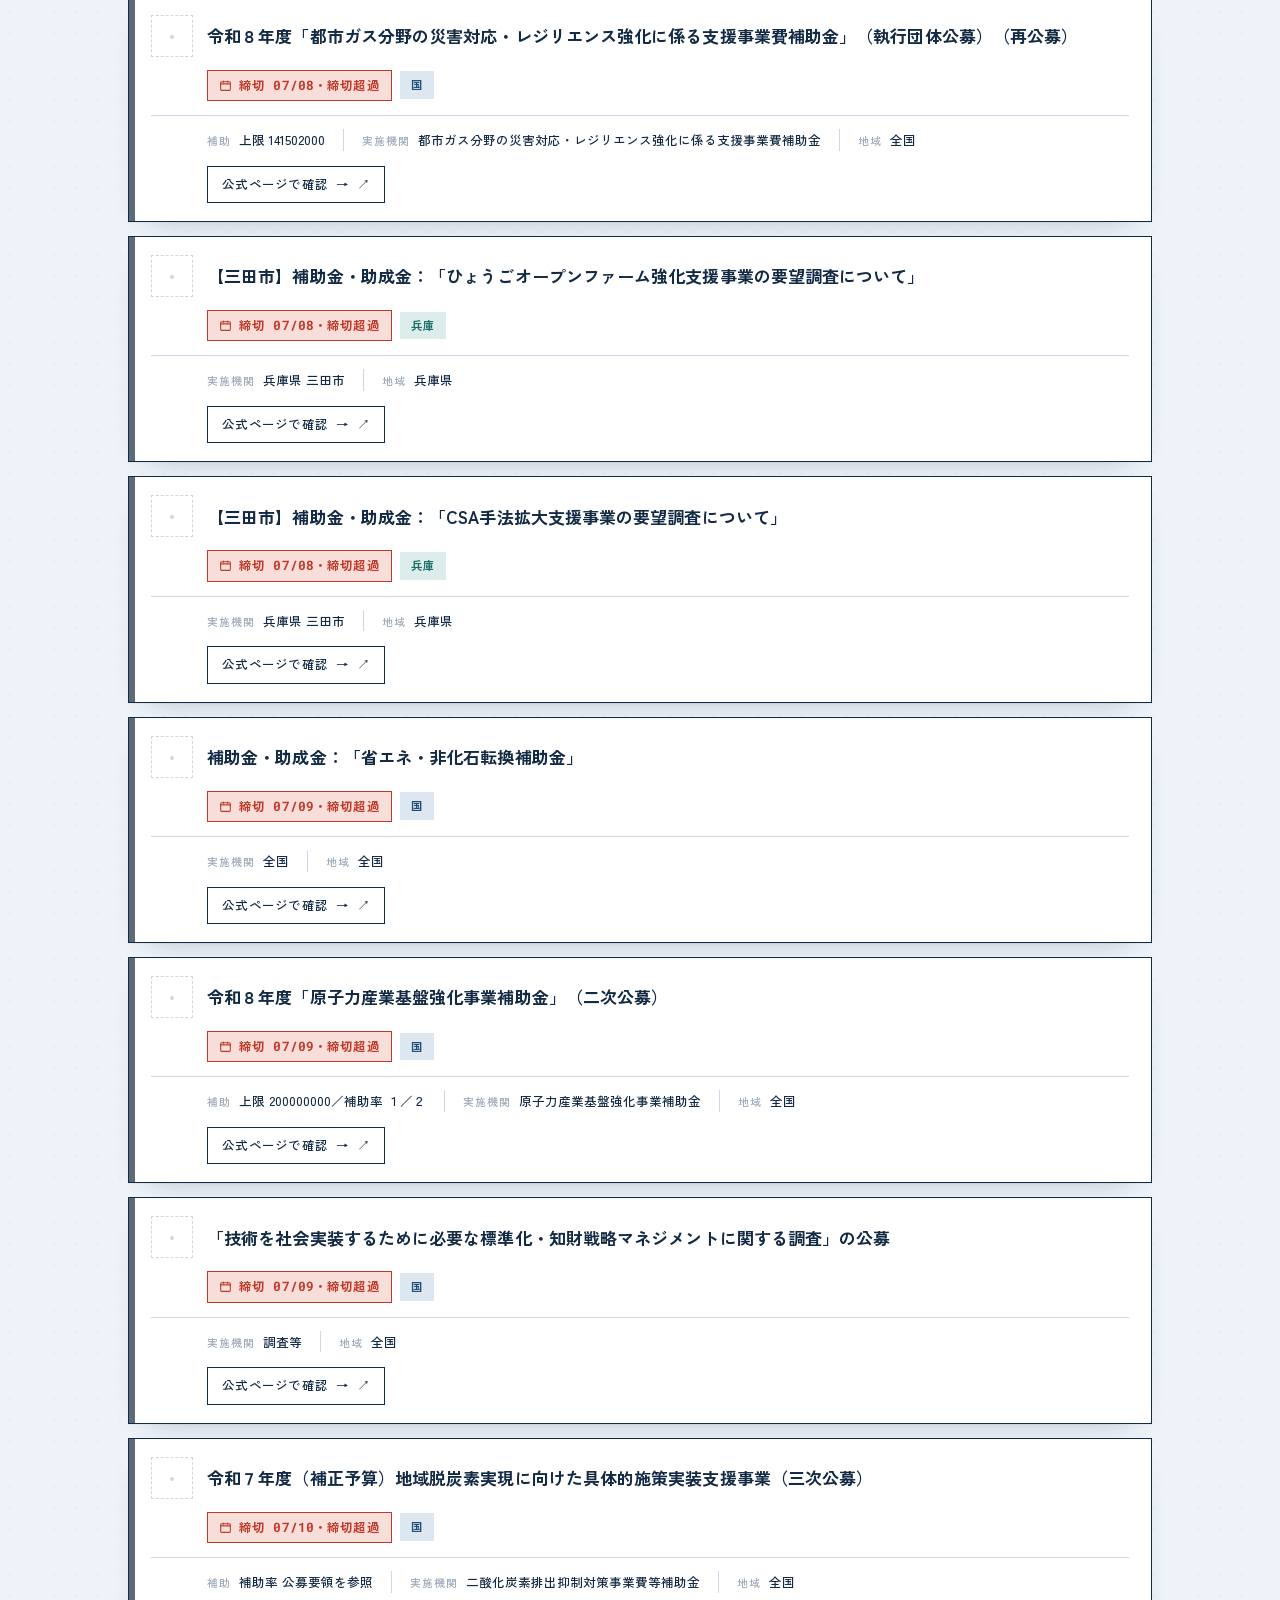
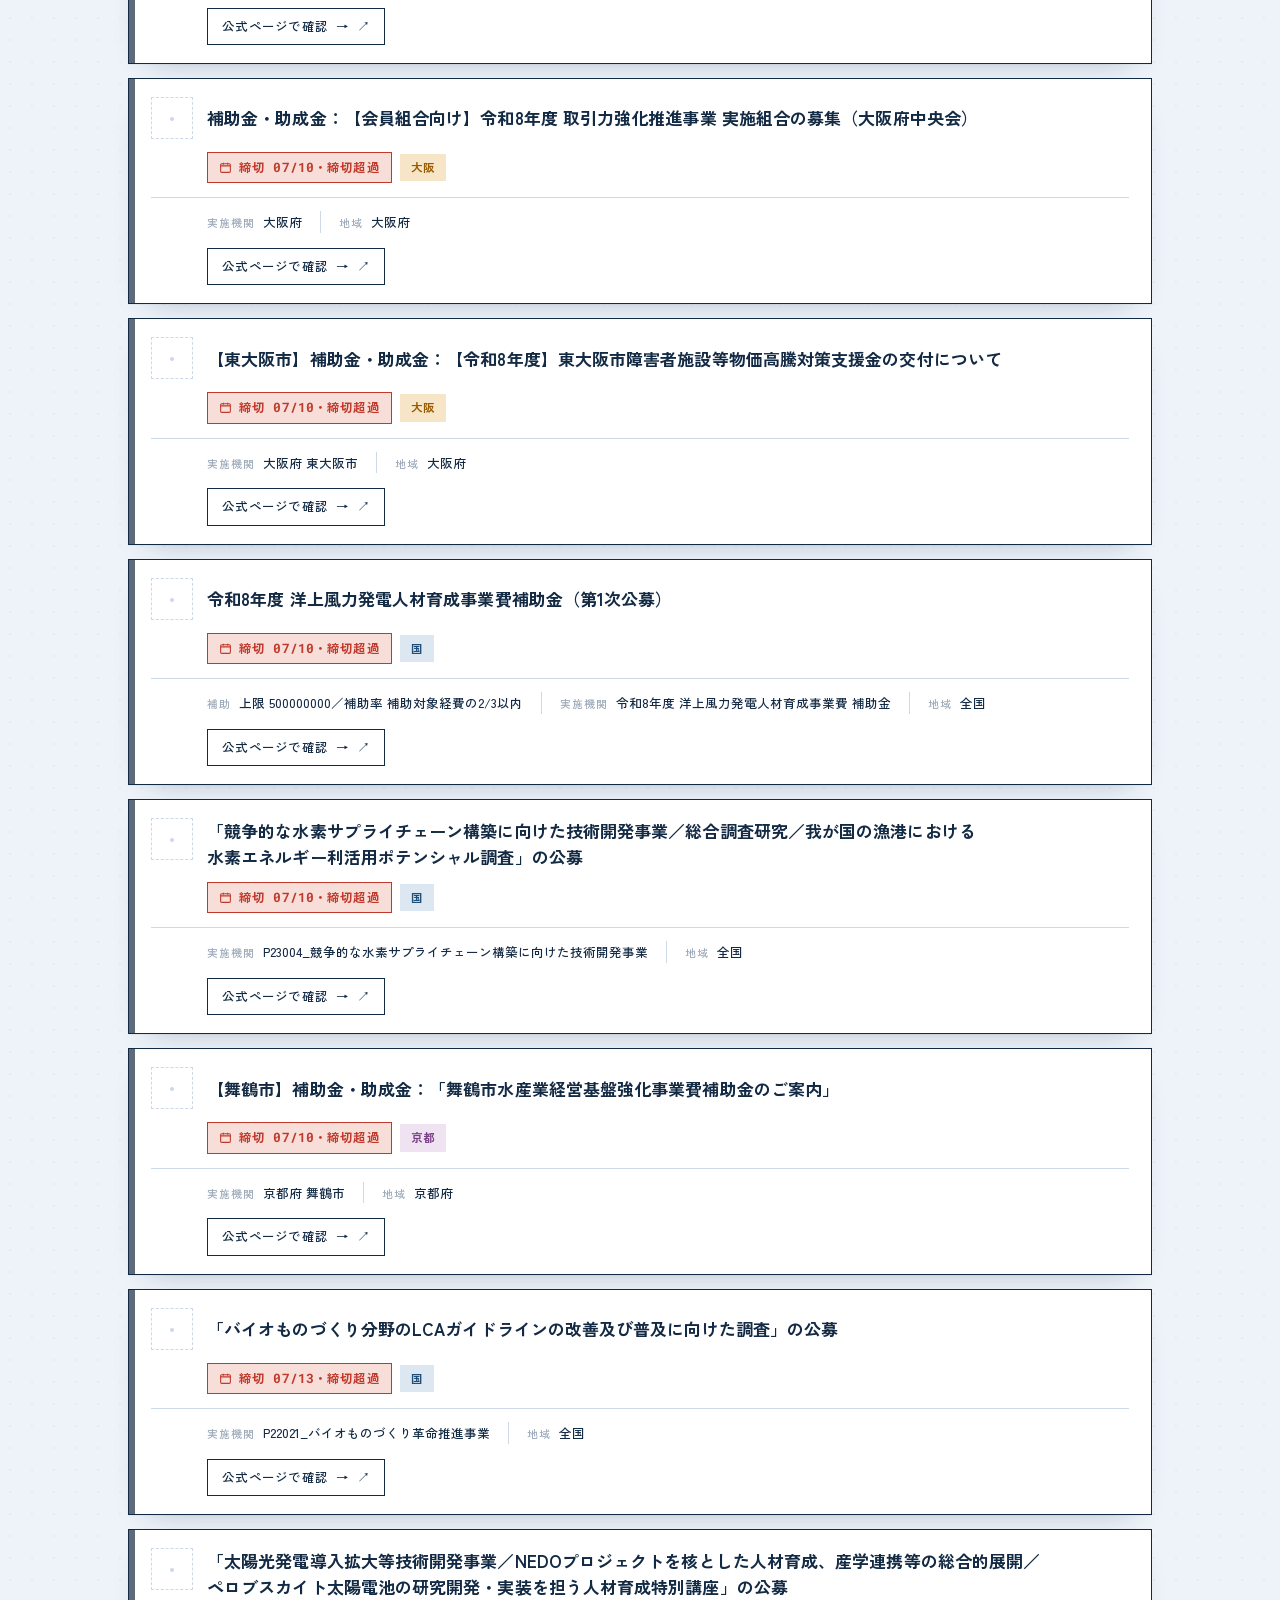
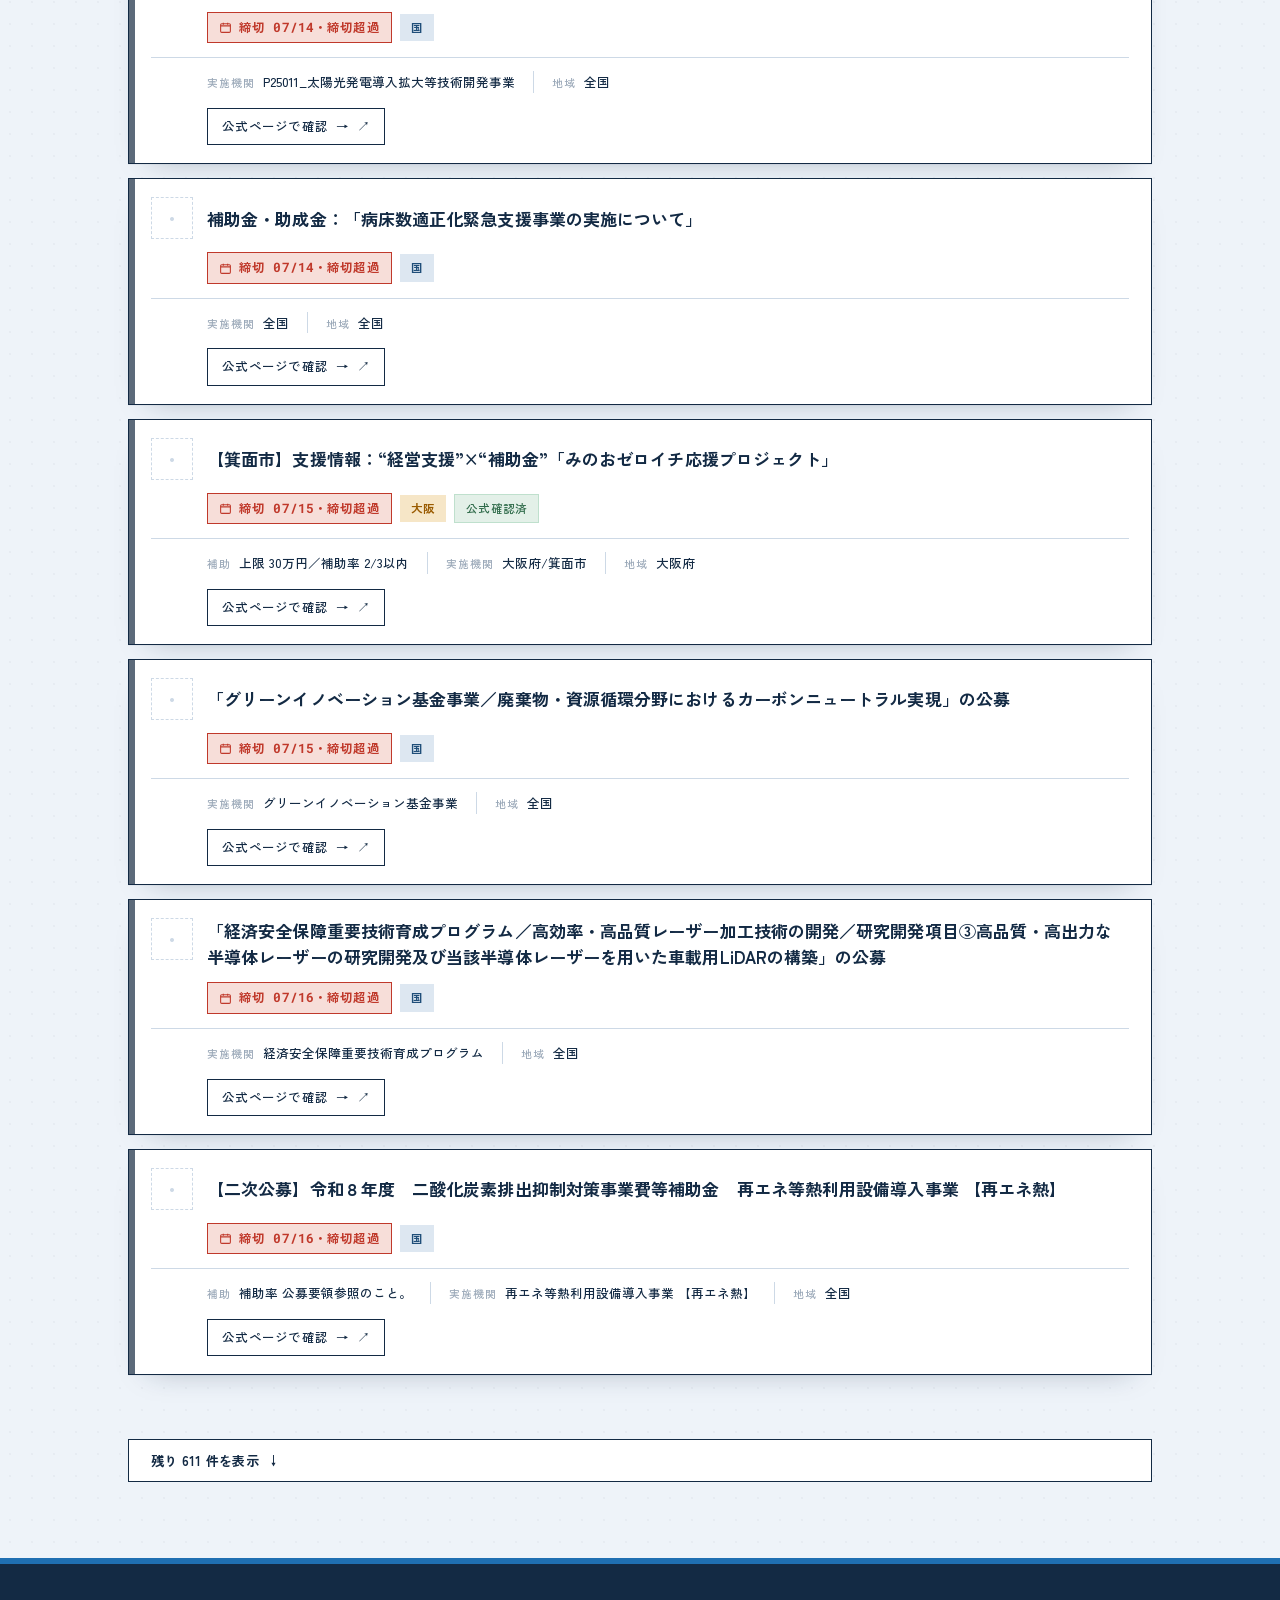
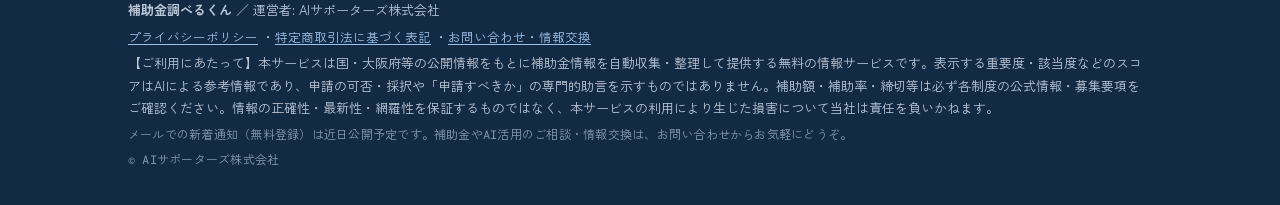
==== commit 75a0f381: "調べ方カードをクリックで切替に統一＋見出し文言変更 - 下部のタブ表記を削除し、上の「2つの調べ方」カード自体をクリックで詳細/簡易を切替（選択中は✓表示・押すと絞り込みへスクロール） - ヒーローの" ====
--- a/index.html
+++ b/index.html
@@ -9,14 +9,14 @@
 <link rel="preconnect" href="https://fonts.googleapis.com">
 <link rel="preconnect" href="https://fonts.gstatic.com" crossorigin>
 <link href="https://fonts.googleapis.com/css2?family=Zen+Antique&family=Zen+Kaku+Gothic+New:wght@400;500;700&family=Roboto+Mono:wght@400;500;700&display=swap" rel="stylesheet">
-<link rel="stylesheet" href="styles.css?v=10">
+<link rel="stylesheet" href="styles.css?v=12">
 </head>
 <body>
 <header class="hero">
   <div class="hero-grid" aria-hidden="true"></div>
   <div class="hero-sweep" aria-hidden="true"></div>
   <div class="wrap hero-inner">
-    <p class="eyebrow">国 ＋ 大阪・京都・兵庫 ／ 補助金・助成金の新着を毎朝自動チェック</p>
+    <p class="eyebrow">企業経営支援プラットフォーム</p>
     <h1>補助金調べるくん</h1>
     <p class="lede">国と大阪・京都・兵庫の補助金、新着を毎朝まとめてお届け。気になるものを素早く見つけて、保存・共有できます。</p>
     <div class="scoreboard" id="scoreboard" role="group" aria-label="重要度別の件数"></div>
@@ -39,28 +39,26 @@
   <div class="wrap">
     <div class="pp-head">
       <h2 id="pp-title">2つの調べ方</h2>
-      <div class="pp-ways">
-        <div class="pp-way">
+      <p class="pp-sub">下の枠をクリックすると、その調べ方に切り替わります。</p>
+      <div class="pp-ways" role="tablist" aria-label="調べ方の切り替え">
+        <button type="button" class="pp-way" id="tab-detail" role="tab" aria-selected="false" aria-controls="panel-detail">
           <span class="pp-way-badge">① 詳細検索</span>
-          <p><b>自社の登録内容で調べる</b><br>公式LINE「補助金調べるくん」の<b>「補助金の一覧」</b>を開くと、登録済みの業種・地域・<b>今後の予定・改善したいこと</b>をもとに、自社に合う補助金を該当度つきで表示します。</p>
-        </div>
-        <div class="pp-way">
+          <span class="pp-way-body"><b>自社の登録内容で調べる</b><br>公式LINE「補助金調べるくん」の<b>「補助金の一覧」</b>を開くと、登録済みの業種・地域・<b>今後の予定・改善したいこと</b>をもとに、自社に合う補助金を該当度つきで表示します。</span>
+          <span class="pp-way-cta">この調べ方にする →</span>
+        </button>
+        <button type="button" class="pp-way" id="tab-simple" role="tab" aria-selected="true" aria-controls="panel-simple">
           <span class="pp-way-badge alt">② 簡易検索</span>
-          <p><b>業種と地域で簡易的に調べる</b><br>下の絞り込みで<b>「業種」「地域」</b>を選ぶと、その場でかんたんに一覧を絞り込めます（登録不要）。</p>
-        </div>
+          <span class="pp-way-body"><b>業種と地域で簡易的に調べる</b><br>下の絞り込みで<b>「業種」「地域」</b>を選ぶと、その場でかんたんに一覧を絞り込めます（登録不要）。</span>
+          <span class="pp-way-cta">この調べ方にする →</span>
+        </button>
       </div>
     </div>
-    <p class="pp-linenote">🔔 新着補助金の通知（無料）は、公式LINE「補助金調べるくん」からご登録ください。登録すると、あなたの会社に合う新着だけがLINEに届きます。</p>
+    <p class="pp-linenote">🔔 公式LINEを登録すると、あなたの会社に合う新着だけがLINEに届きます。（無料）</p>
   </div>
 </section>
 
 <div class="toolbar">
   <div class="wrap">
-    <div class="tabs" role="tablist" aria-label="検索モード">
-      <button class="tab" id="tab-detail" type="button" role="tab" aria-selected="false" aria-controls="panel-detail">① 詳細検索<span class="tab-sub">条件をカスタム</span></button>
-      <button class="tab" id="tab-simple" type="button" role="tab" aria-selected="true" aria-controls="panel-simple">② 簡易検索<span class="tab-sub">業種・地域</span></button>
-    </div>
-
     <section class="tabpanel" id="panel-detail" role="tabpanel" aria-labelledby="tab-detail" hidden>
       <div class="controls-filter">
         <label class="chk"><input type="checkbox" id="d-kuni"><span>国（全国）も表示</span></label>
@@ -135,6 +133,6 @@
   </div>
 </footer>
 
-<script src="app.js?v=16"></script>
+<script src="app.js?v=18"></script>
 </body>
 </html>
--- a/styles.css
+++ b/styles.css
@@ -289,6 +289,10 @@
 .tabpanel{margin:0 0 12px}
 .tabpanel[hidden]{display:none}
 .detail-empty{color:var(--muted);font-size:13.5px;margin:2px 0}
+/* 相性v2: 凡例・グループ注記・S空メッセージ */
+.score-legend{grid-column:1/-1;font-size:11.5px;line-height:1.7;color:rgba(255,255,255,.75);padding:9px 2px 0;letter-spacing:.02em}
+.group-note{font-size:13px;color:var(--muted);margin:6px 0 14px;line-height:1.7}
+.empty-s-note{background:var(--card);border:1.5px solid var(--hair);border-left:5px solid var(--accent);padding:12px 16px;font-size:14px;line-height:1.8;color:var(--ink);margin:0 0 22px}
 /* 詳細検索：絞り込み中の条件 */
 .detail-active{display:flex;gap:8px;flex-wrap:wrap;align-items:center;margin-top:12px}
 .chip.active{background:var(--accent-soft);border-color:var(--accent);color:var(--accent-deep)}
@@ -609,10 +613,17 @@
 .pp-caveat{font-size:11px;color:var(--muted);line-height:1.6;margin:14px 0 0;border-top:1px dashed var(--hair);padding-top:10px}
 .pp-cta-line{font-size:13px;color:var(--ink-soft);margin:12px 0 0}
 .pp-linenote{margin:18px 0 0;padding:14px 16px;background:var(--kuni-bg);border:1px solid #b7cbe6;border-radius:10px;color:var(--ink-soft);font-size:13.5px;line-height:1.7}
-.pp-ways{display:grid;grid-template-columns:1fr 1fr;gap:16px;margin:14px 0 0}
-.pp-way{background:var(--card);border:1px solid var(--hair);border-radius:12px;padding:16px 18px}
-.pp-way p{margin:8px 0 0;font-size:13.5px;line-height:1.7;color:var(--ink-soft)}
+.pp-sub{margin:2px 0 0;font-size:13px;color:var(--muted)}
+.pp-ways{display:grid;grid-template-columns:1fr 1fr;gap:16px;margin:12px 0 0}
+.pp-way{position:relative;display:flex;flex-direction:column;align-items:flex-start;width:100%;text-align:left;font-family:inherit;background:var(--card);border:1.5px solid var(--hair);border-radius:12px;padding:16px 18px;cursor:pointer;transition:border-color .15s,box-shadow .15s,transform .12s,background .15s}
+.pp-way:hover{border-color:var(--accent);box-shadow:0 6px 18px -10px rgba(19,50,90,.5)}
+.pp-way:active{transform:translateY(1px)}
+.pp-way[aria-selected="true"]{border-color:var(--accent);background:var(--accent-soft);box-shadow:0 8px 20px -12px rgba(19,50,90,.55)}
+.pp-way[aria-selected="true"]::after{content:"✓ 選択中";position:absolute;top:14px;right:15px;font-size:11px;font-weight:700;color:#fff;background:var(--accent);border-radius:999px;padding:3px 10px;letter-spacing:.02em}
+.pp-way-body{display:block;margin:8px 0 0;font-size:13.5px;line-height:1.7;color:var(--ink-soft)}
 .pp-way b{color:var(--ink)}
+.pp-way-cta{display:inline-block;margin-top:12px;font-size:12.5px;font-weight:700;color:var(--accent-deep);letter-spacing:.02em}
+.pp-way[aria-selected="true"] .pp-way-cta{visibility:hidden}
 .pp-way-badge{display:inline-block;font-weight:700;font-size:13px;color:#fff;background:var(--accent);border-radius:999px;padding:4px 14px;letter-spacing:.02em}
 .pp-way-badge.alt{background:var(--kuni)}
 @media(max-width:760px){.pp-ways{grid-template-columns:1fr}}
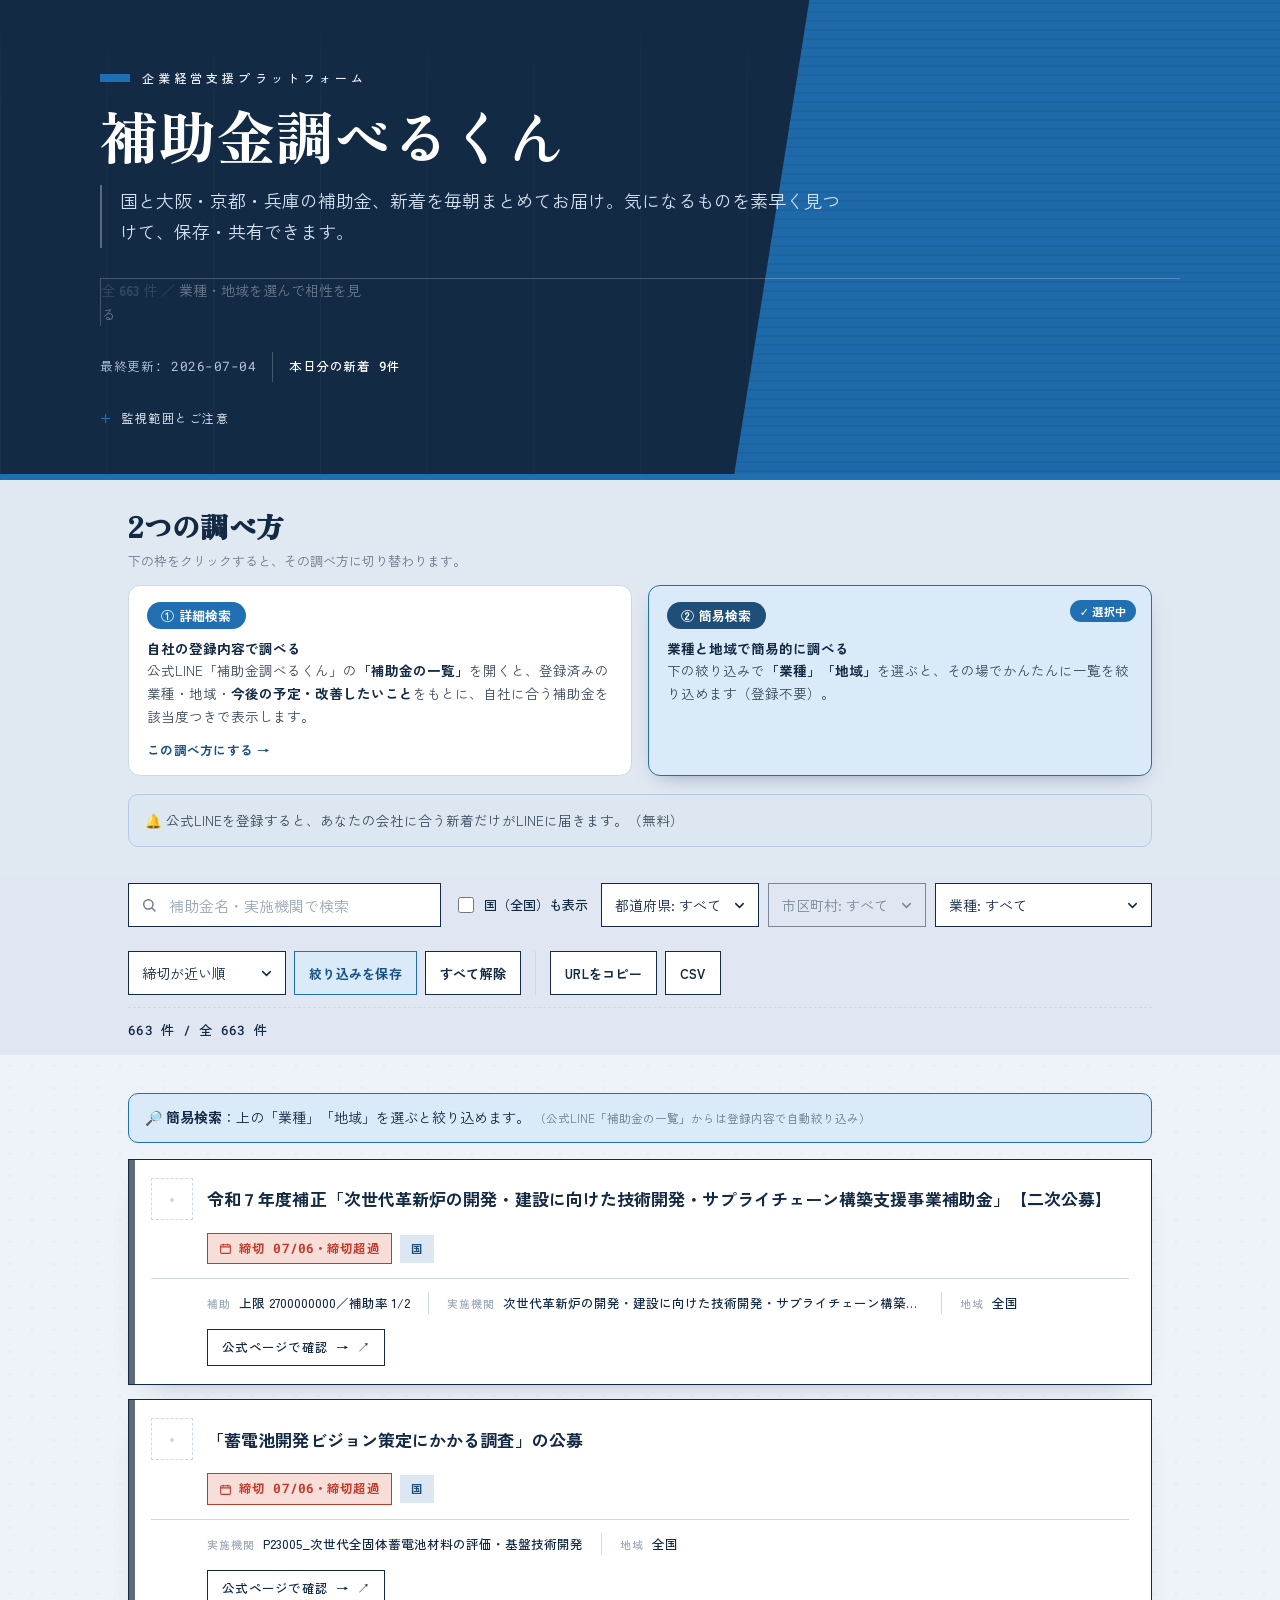
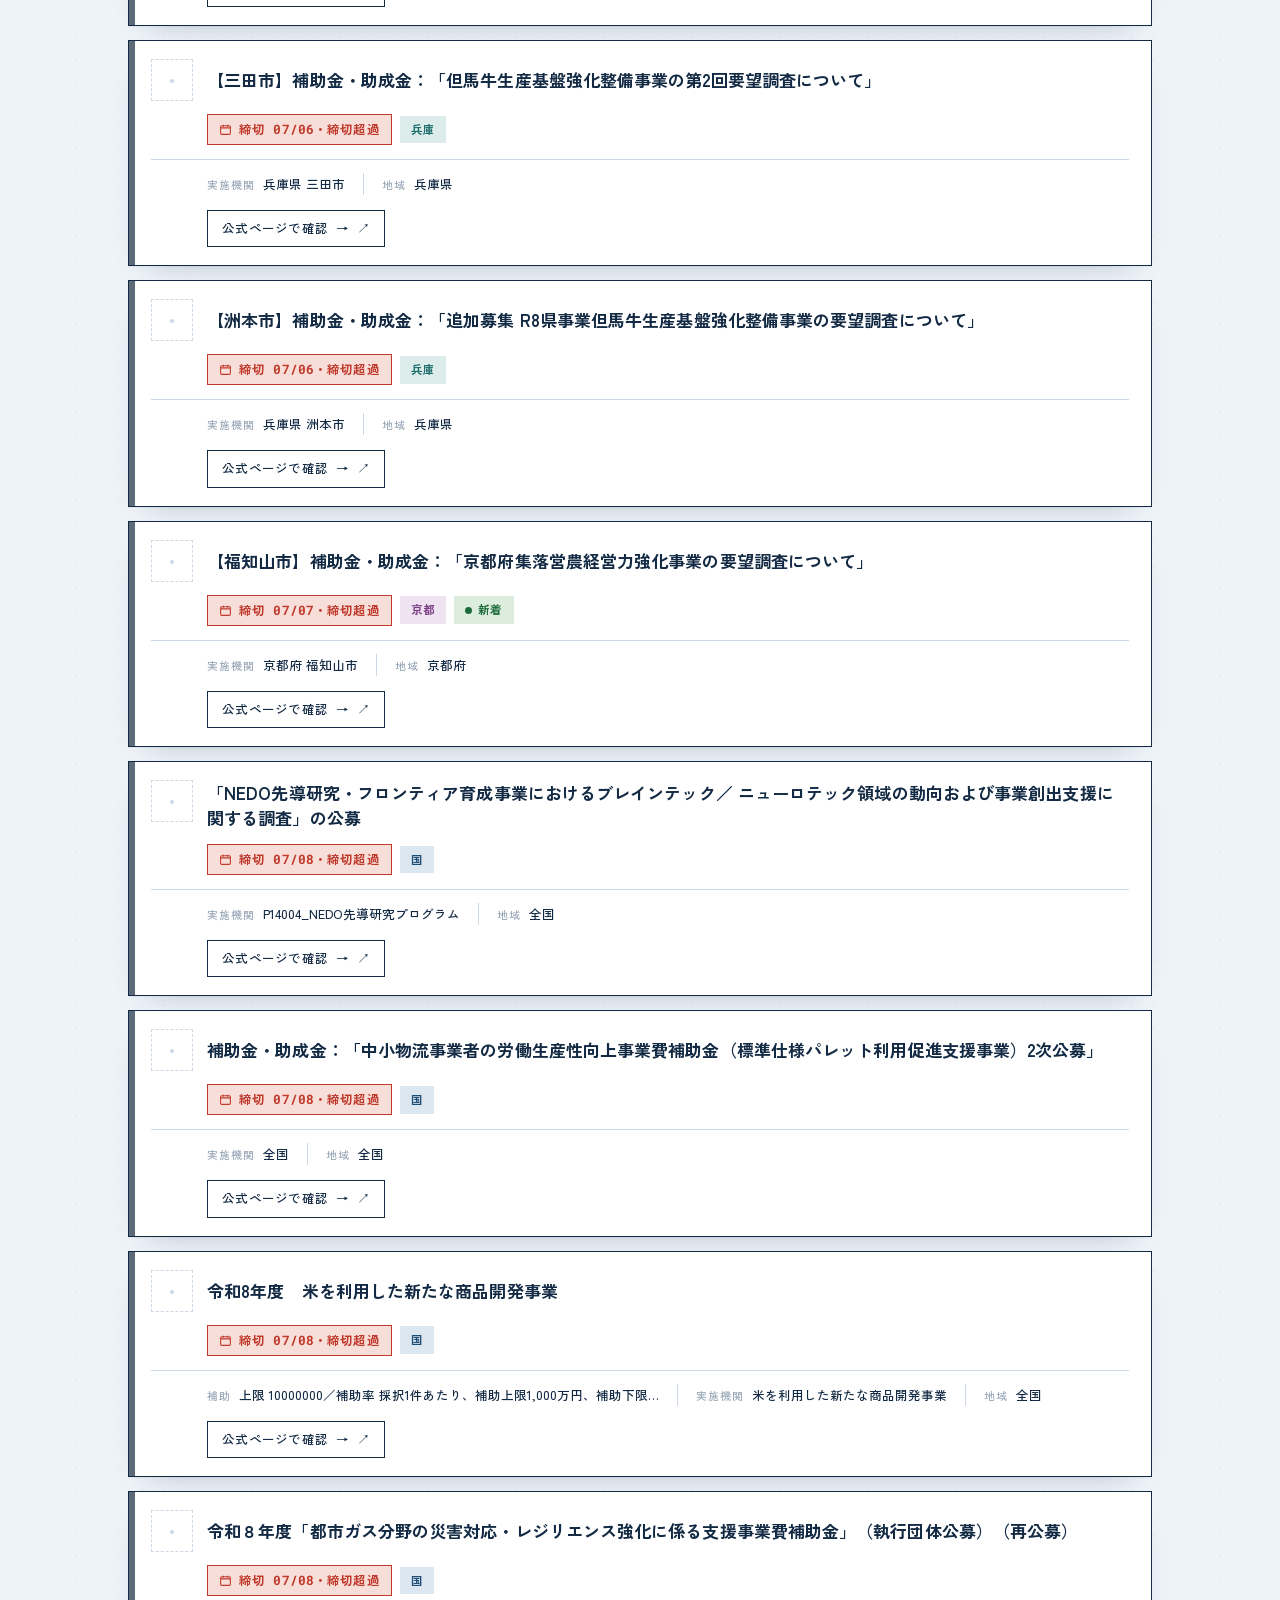
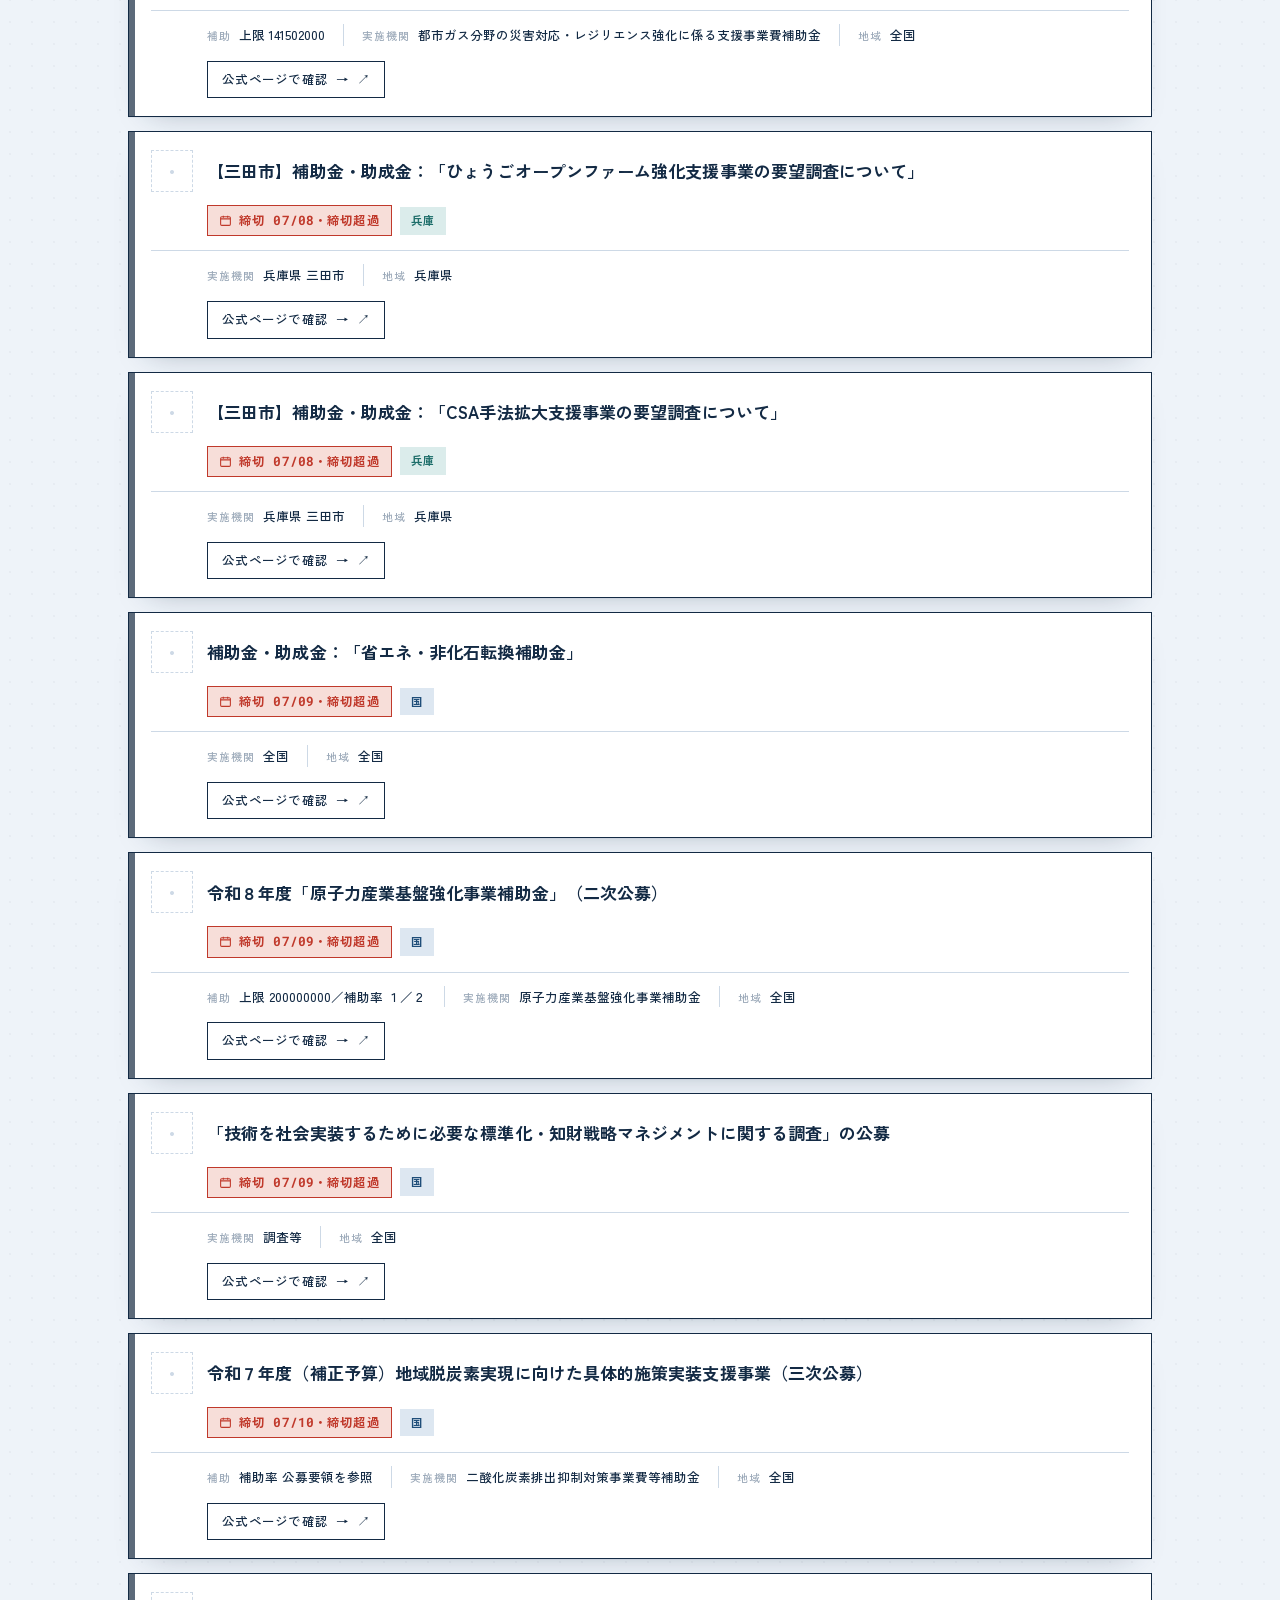
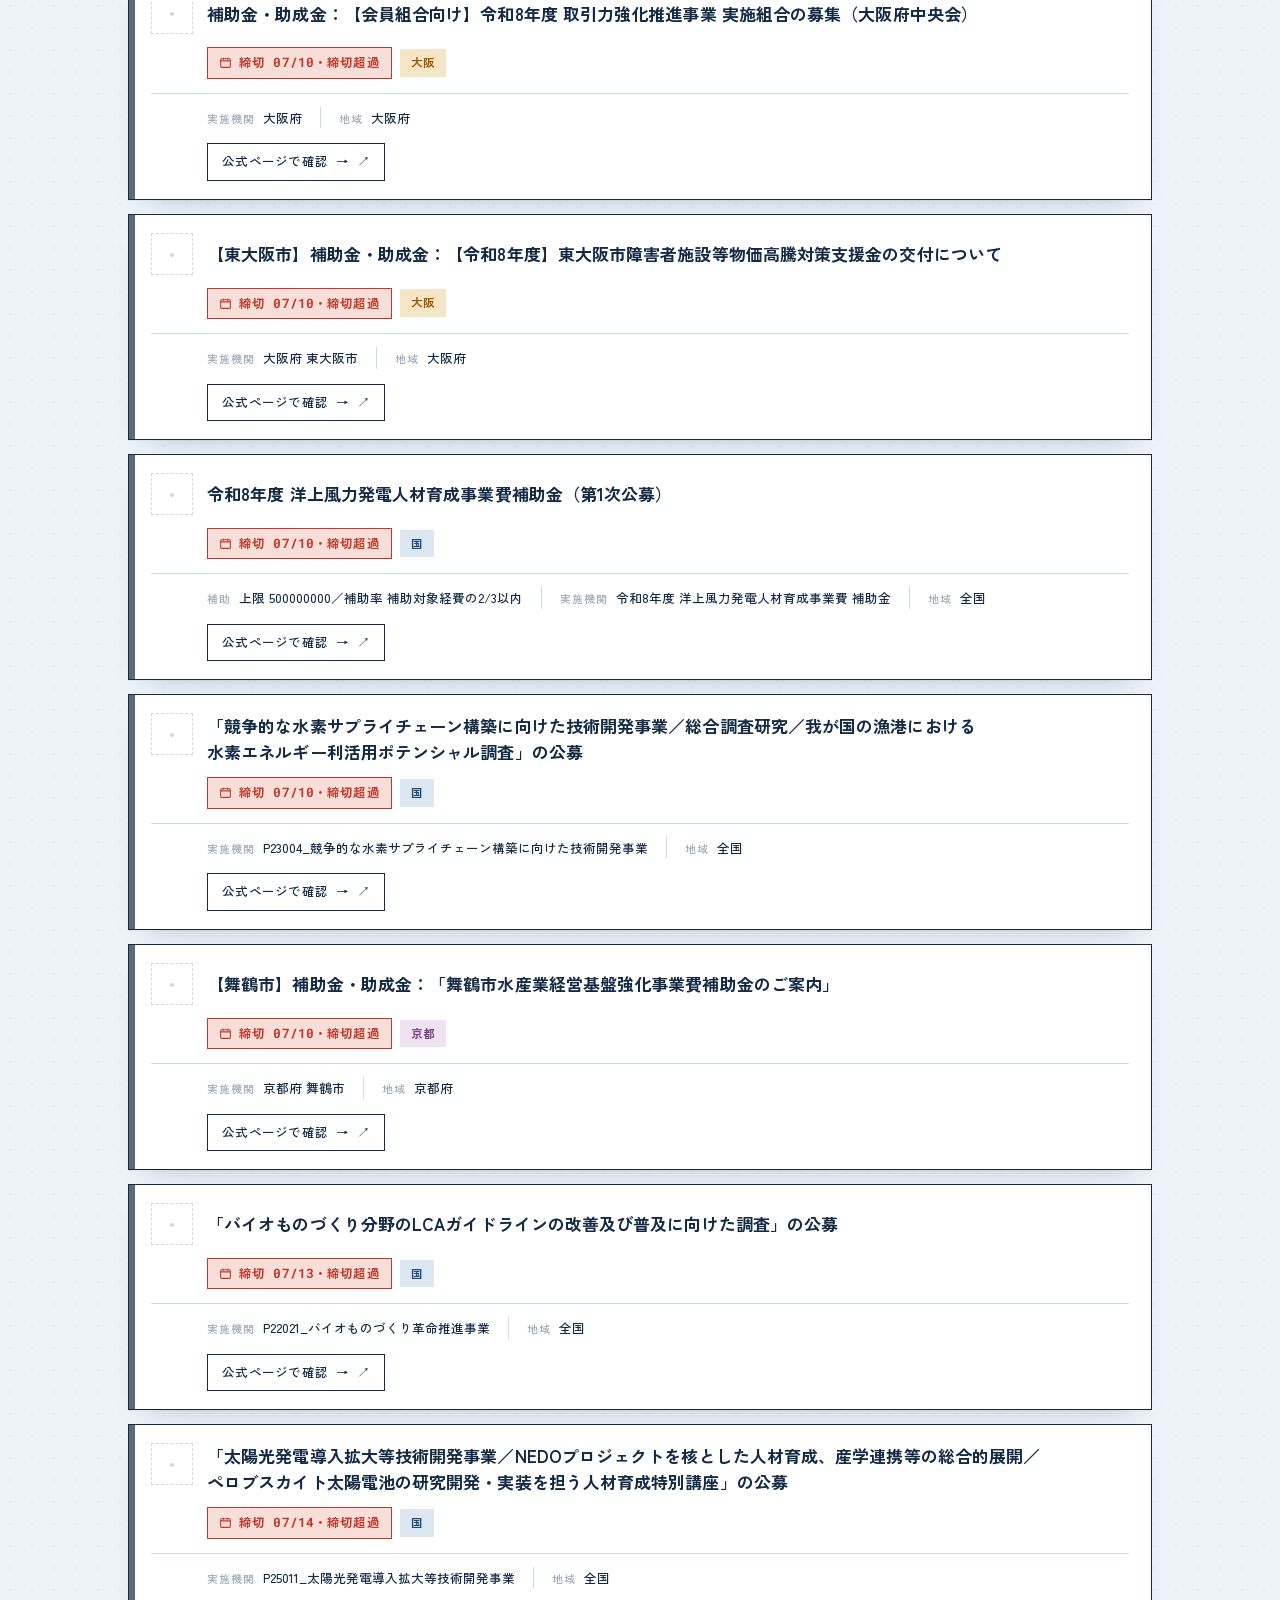
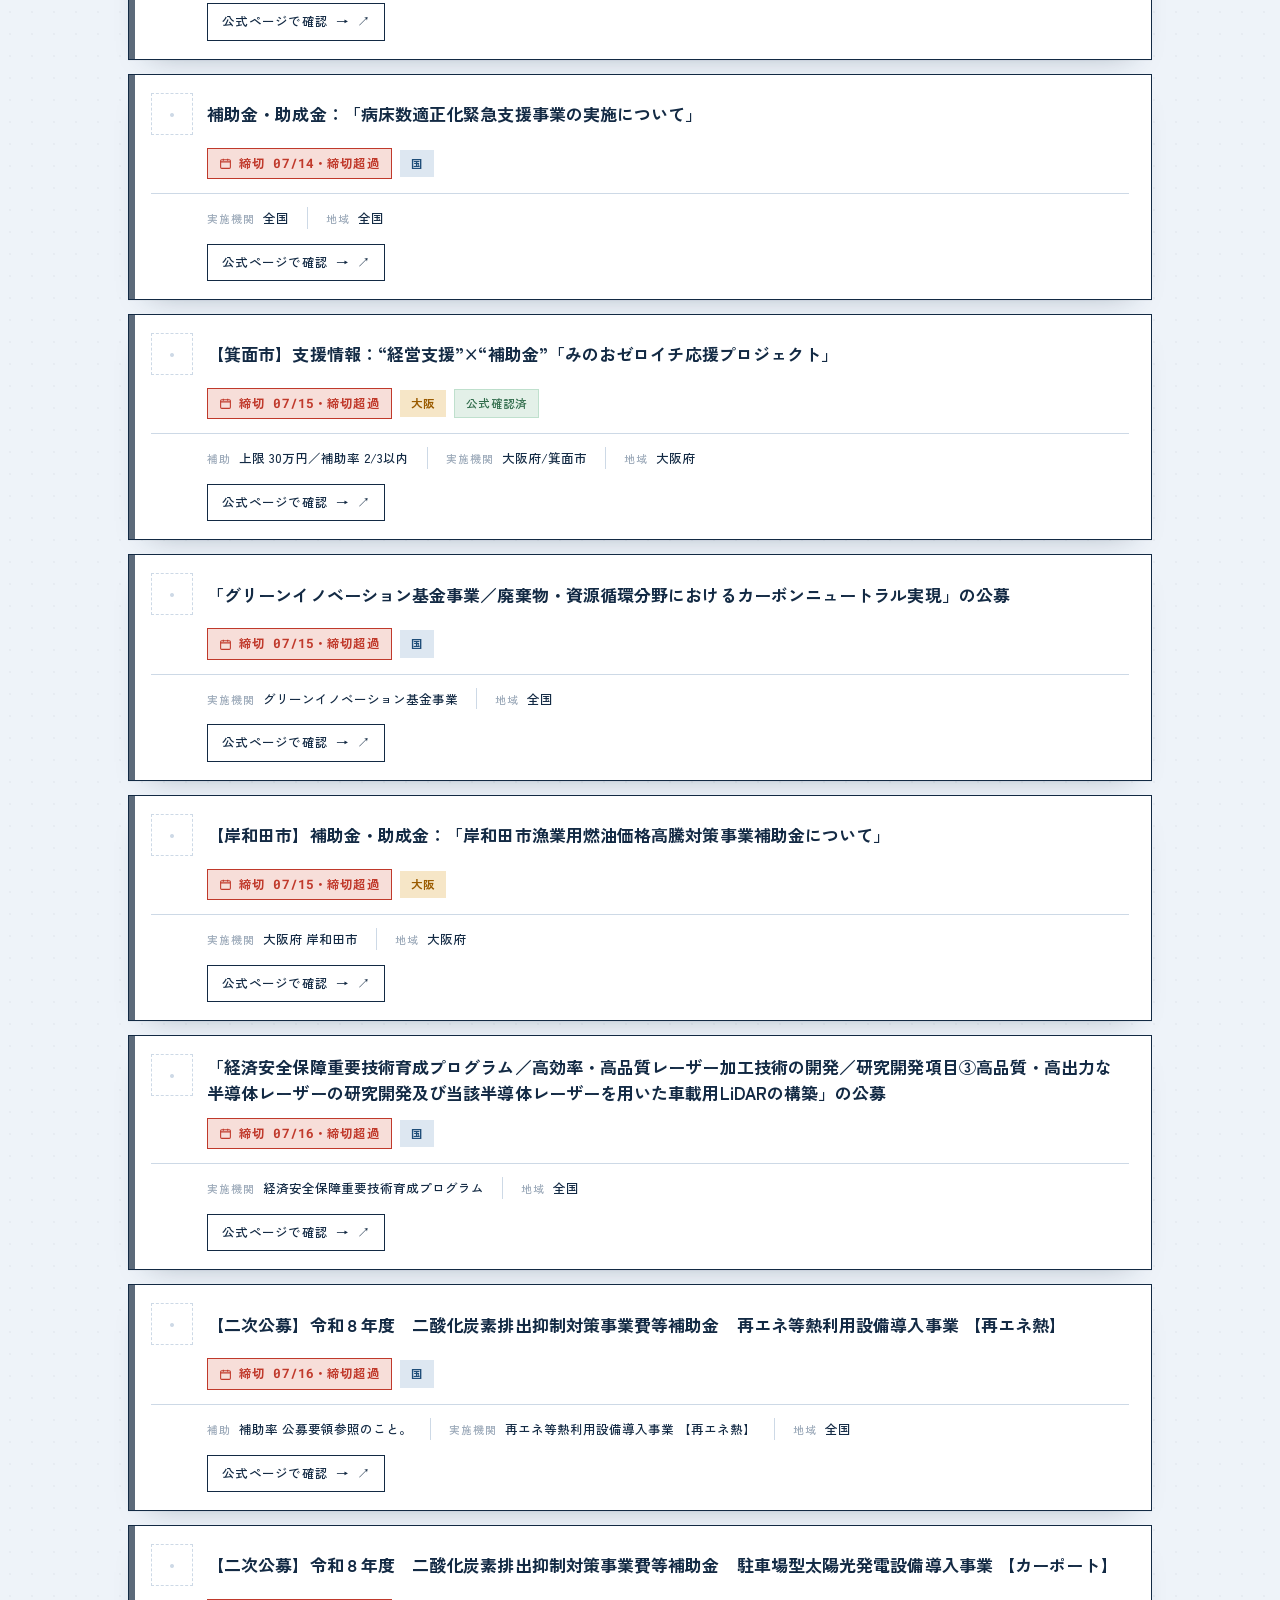
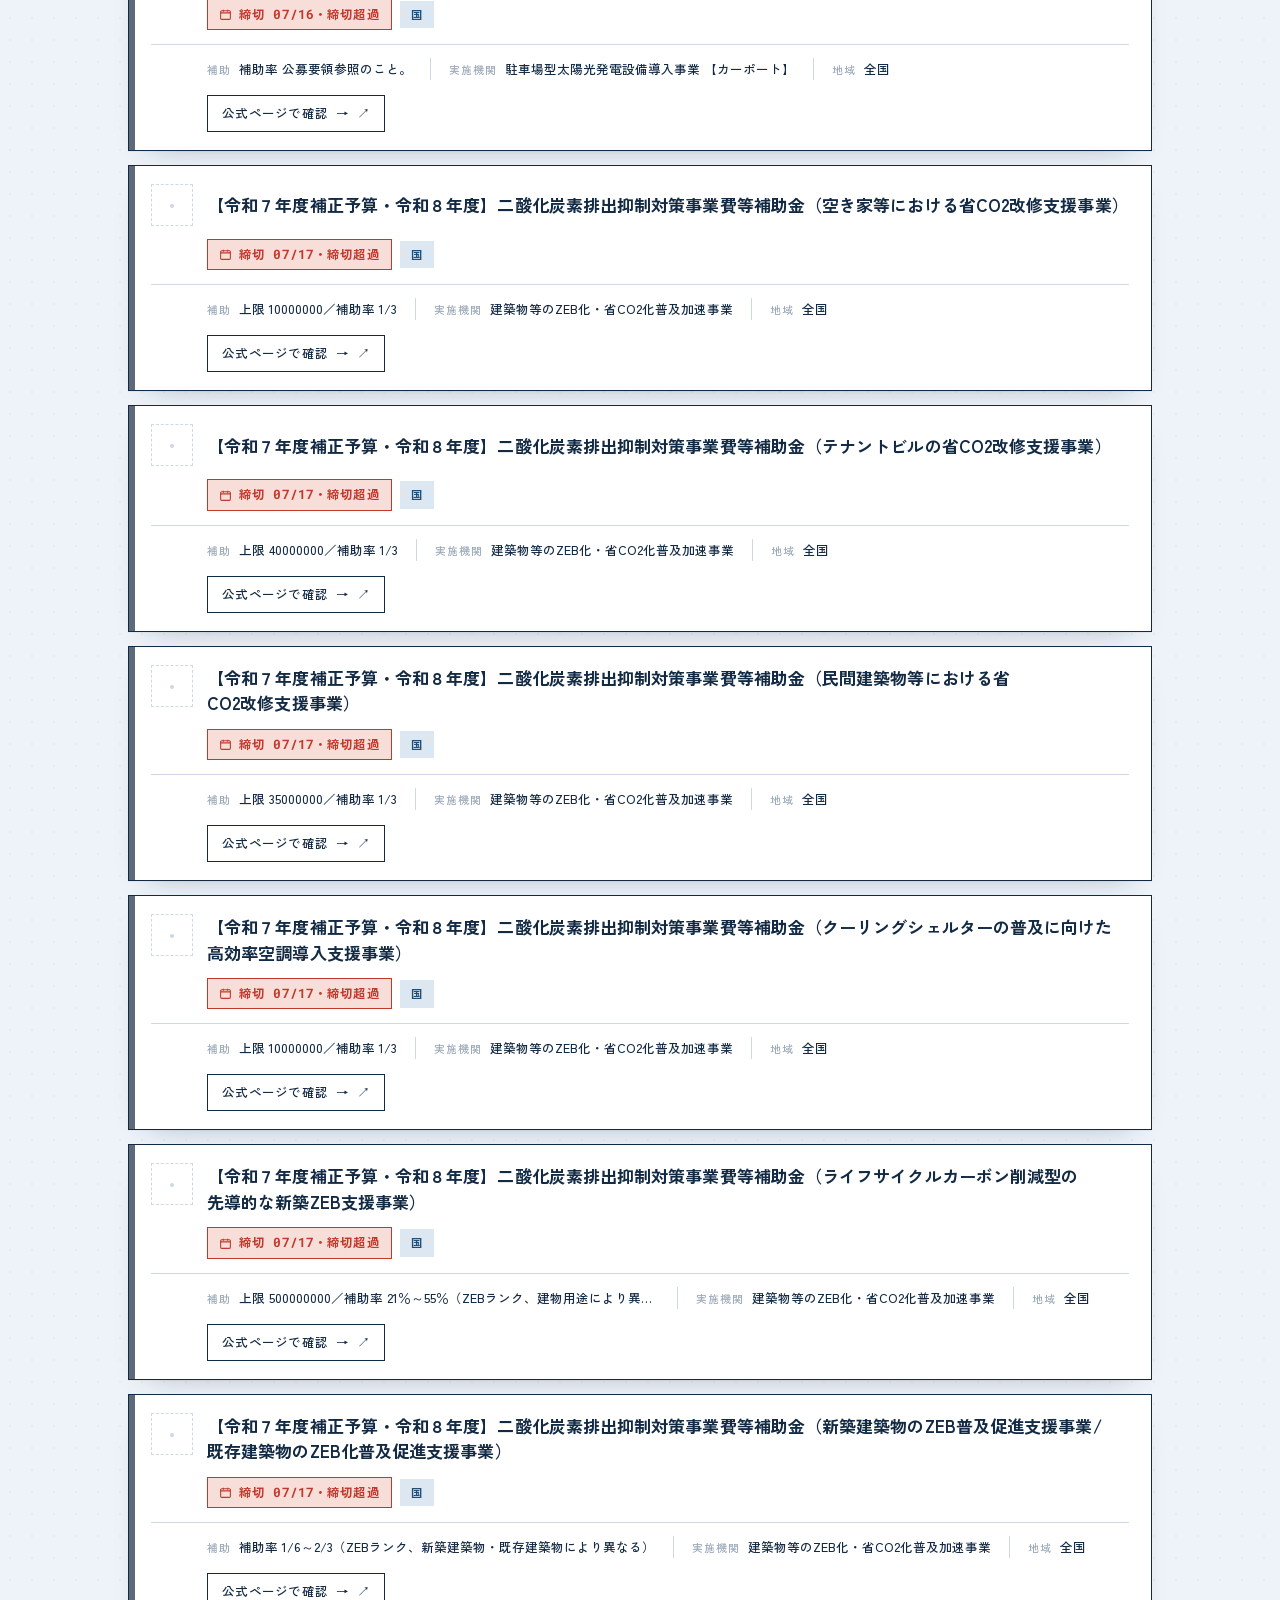
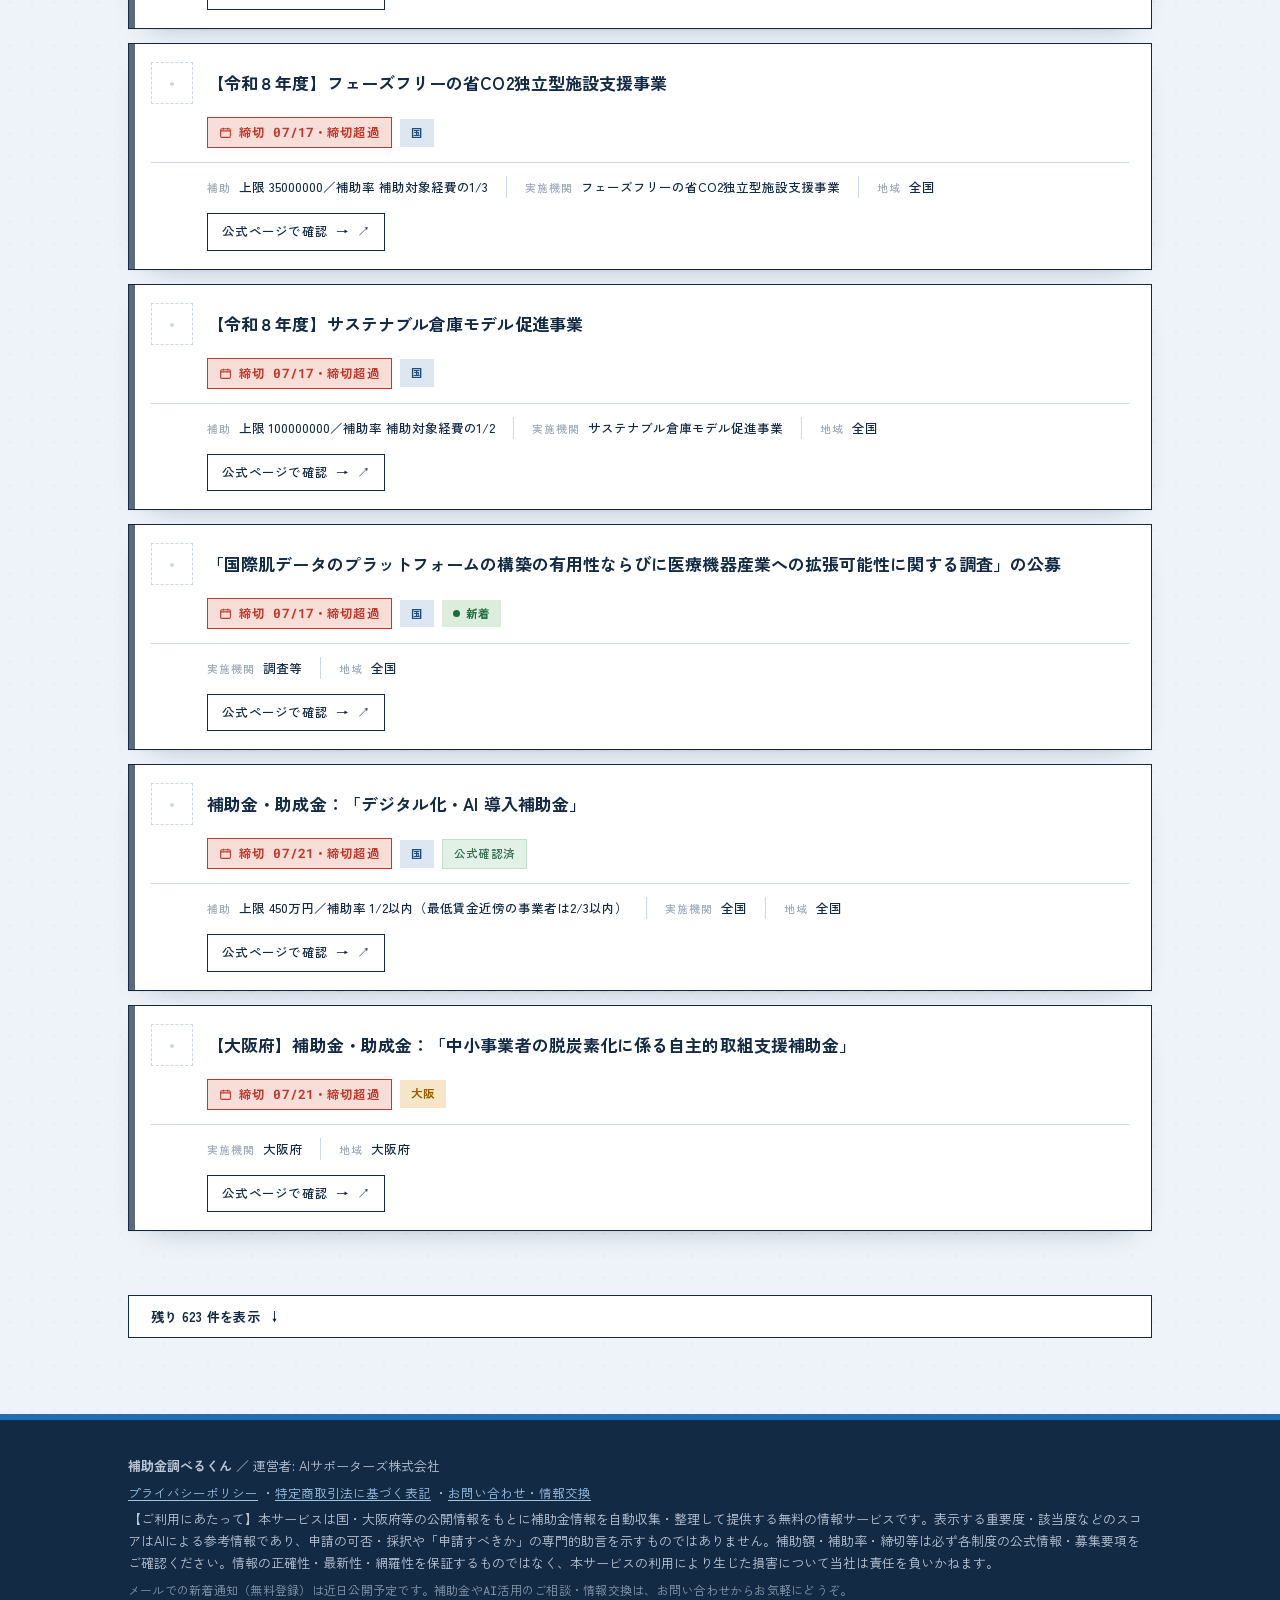
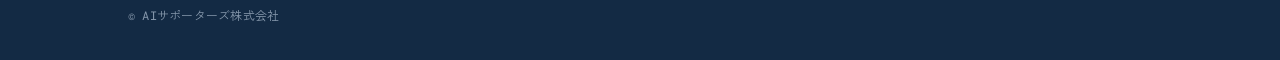
==== commit 2eadff71: "相性判定v3を公開表示にも反映（定番ブースト＋掛け合わせ減点） - app.js relevanceFor に v3補正を追加: 定番制度(持続化/IT導入/人材開発助成金等)×選択予定→S/A昇格、" ====
--- a/index.html
+++ b/index.html
@@ -4,8 +4,8 @@
 <meta charset="UTF-8">
 <meta name="viewport" content="width=device-width, initial-scale=1.0">
 <!-- 正式名称・運営者・法務リンクは代表確定済（2026-06-23）。新着通知のメール登録フォームはBrevo接続時に追加。 -->
-<title>補助金調べるくん｜国と大阪・京都・兵庫の補助金・助成金 新着まとめ</title>
-<meta name="description" content="国と大阪・京都・兵庫の補助金・助成金の新着を毎朝自動チェックしてまとめてお届け。気になるものを素早く見つけて保存・共有できる無料サービス（運営：AIサポーターズ株式会社）。">
+<title>補助金調べるくん｜補助金・助成金がわかる企業経営支援プラットフォーム</title>
+<meta name="description" content="補助金調べるくんは、中小企業の経営を支援するプラットフォーム。国と大阪・京都・兵庫の補助金・助成金の新着を毎朝自動でチェックし、公式LINEであなたの会社に合うものだけを無料でお届けします。（運営：AIサポーターズ株式会社）">
 <link rel="preconnect" href="https://fonts.googleapis.com">
 <link rel="preconnect" href="https://fonts.gstatic.com" crossorigin>
 <link href="https://fonts.googleapis.com/css2?family=Zen+Antique&family=Zen+Kaku+Gothic+New:wght@400;500;700&family=Roboto+Mono:wght@400;500;700&display=swap" rel="stylesheet">
@@ -133,6 +133,6 @@
   </div>
 </footer>
 
-<script src="app.js?v=18"></script>
+<script src="app.js?v=19"></script>
 </body>
 </html>
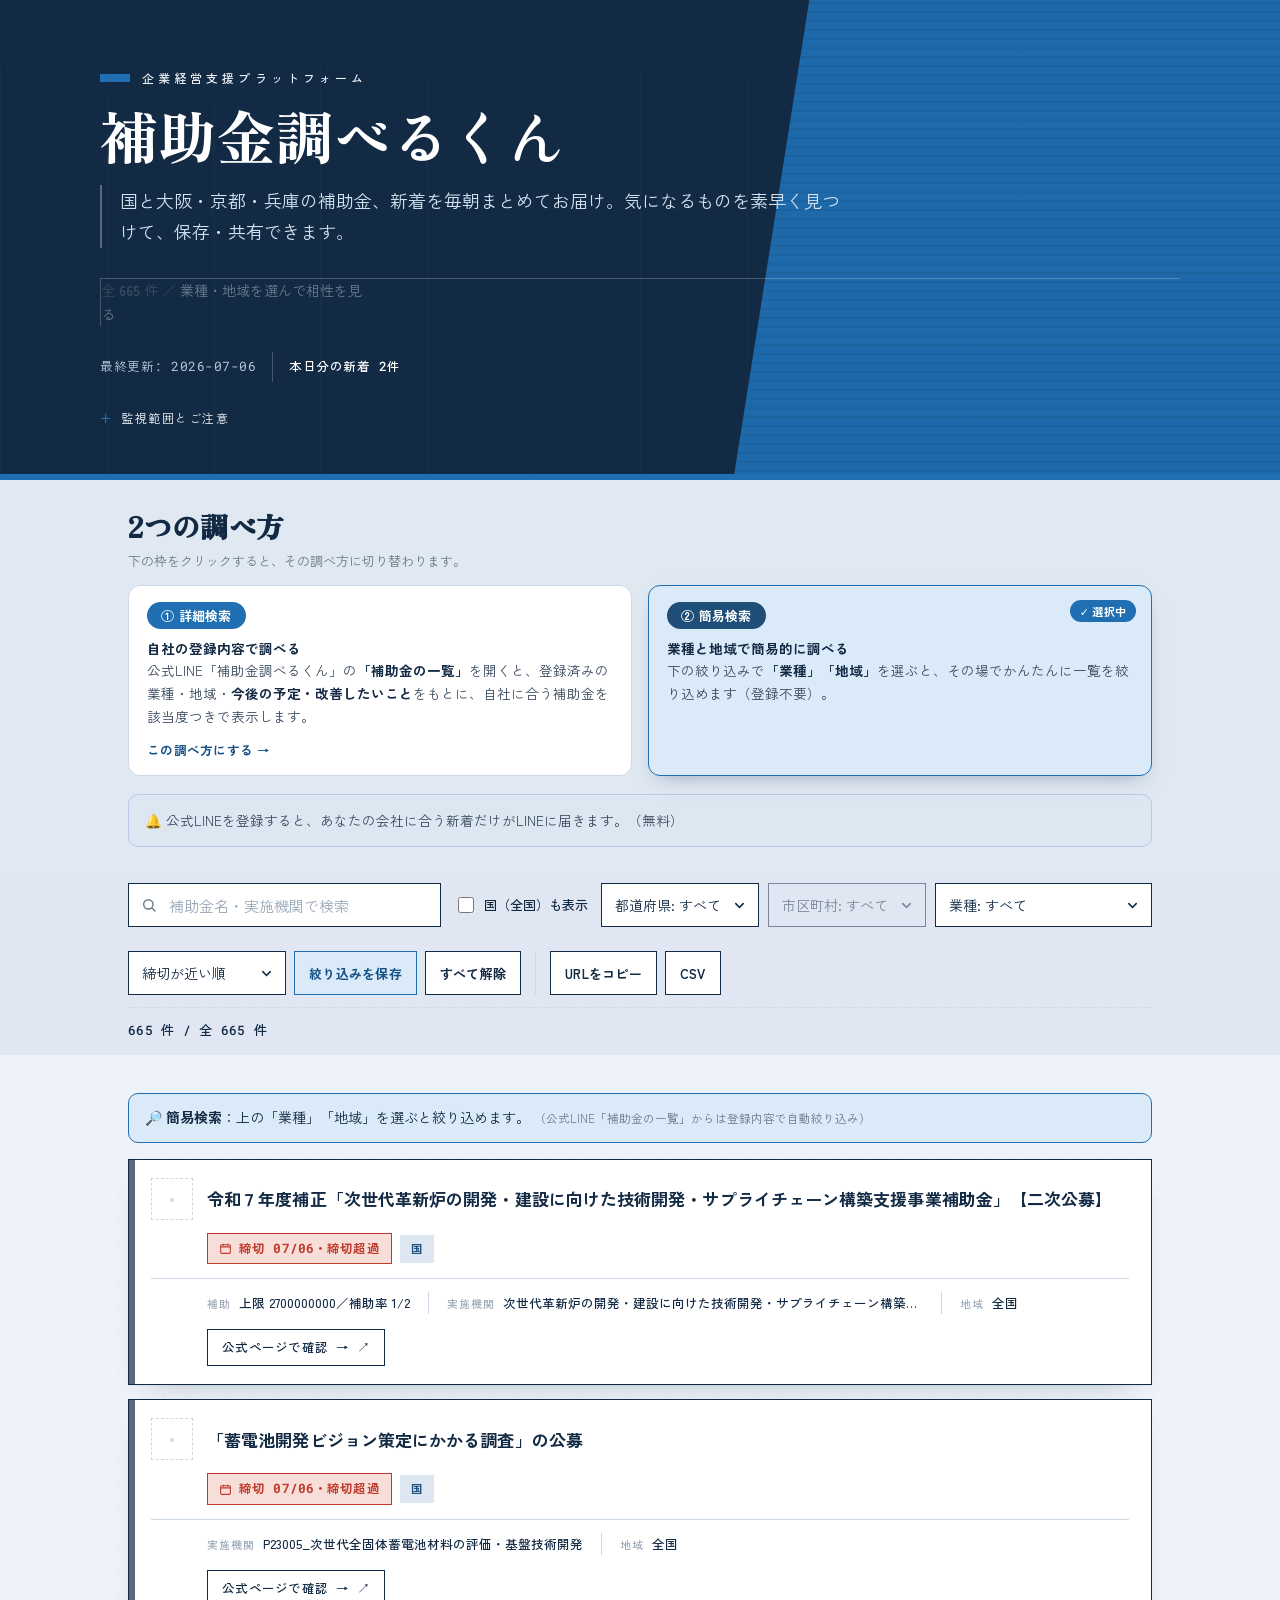
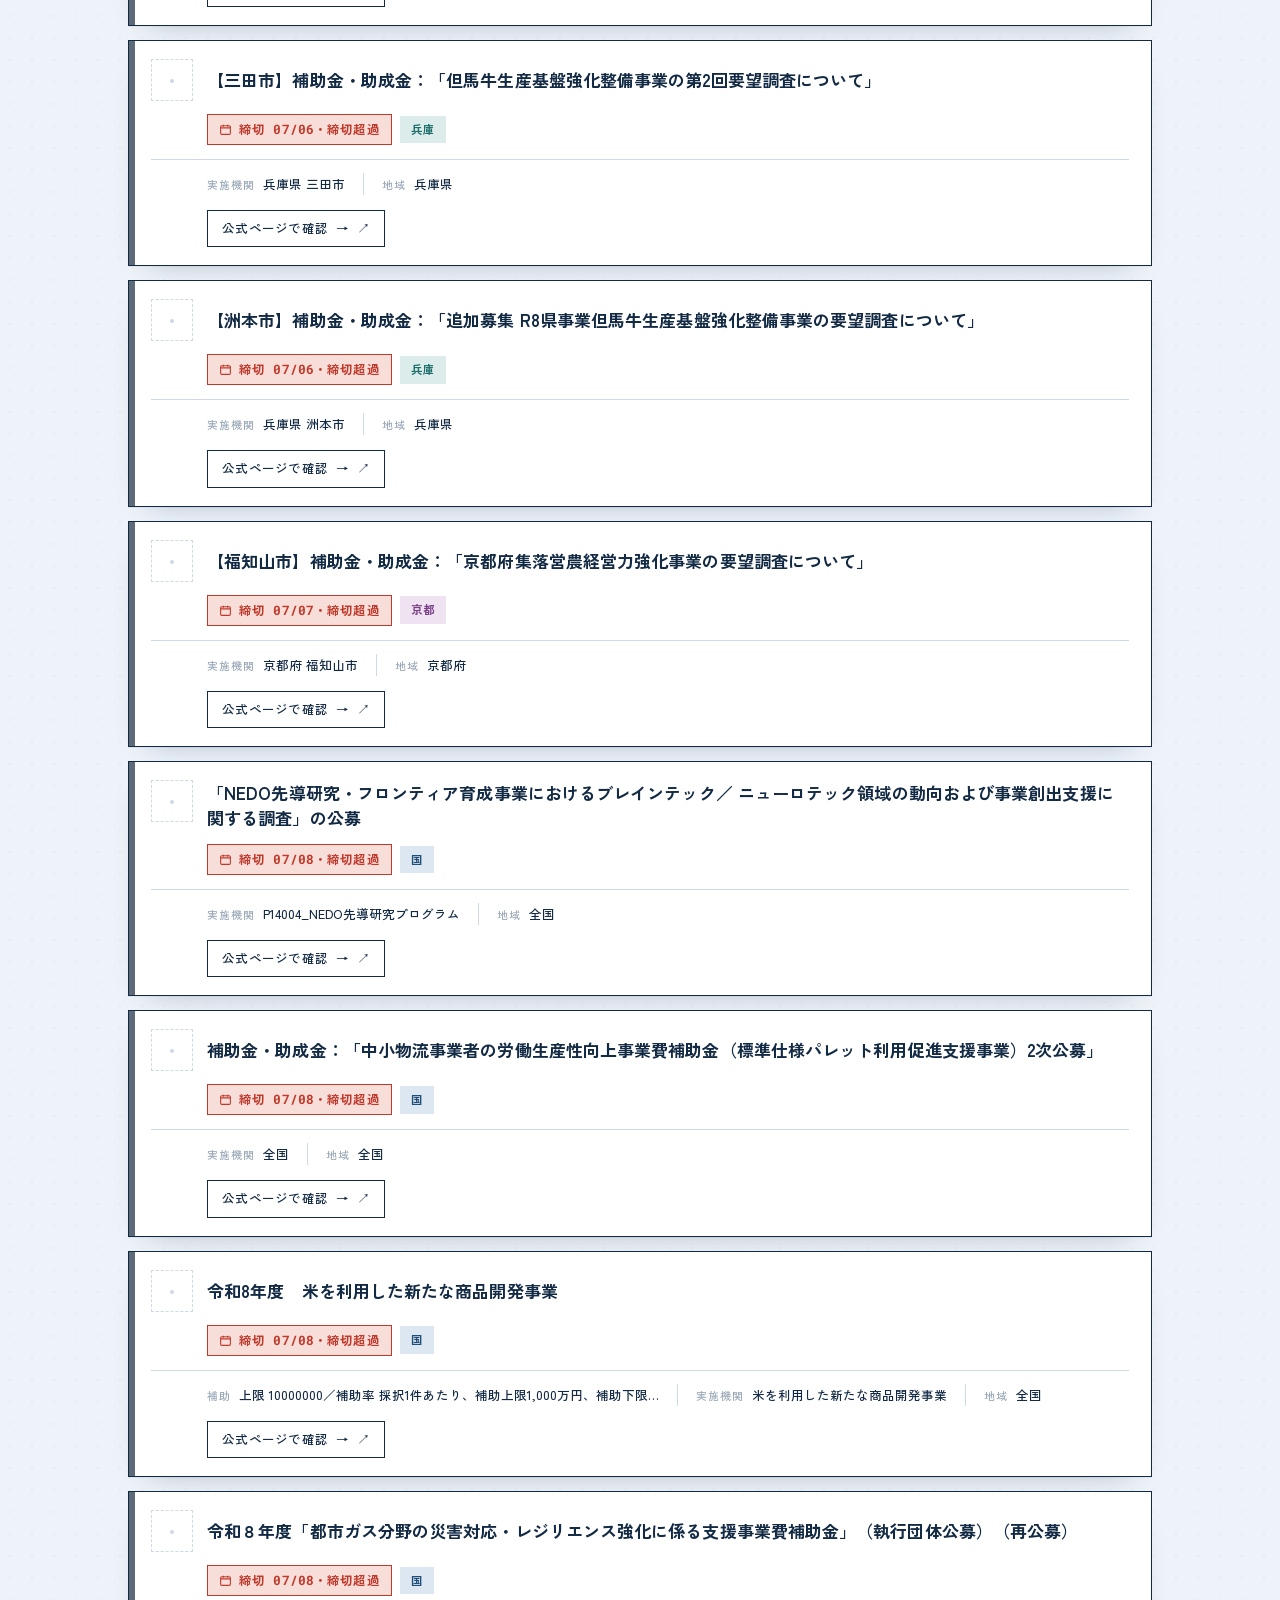
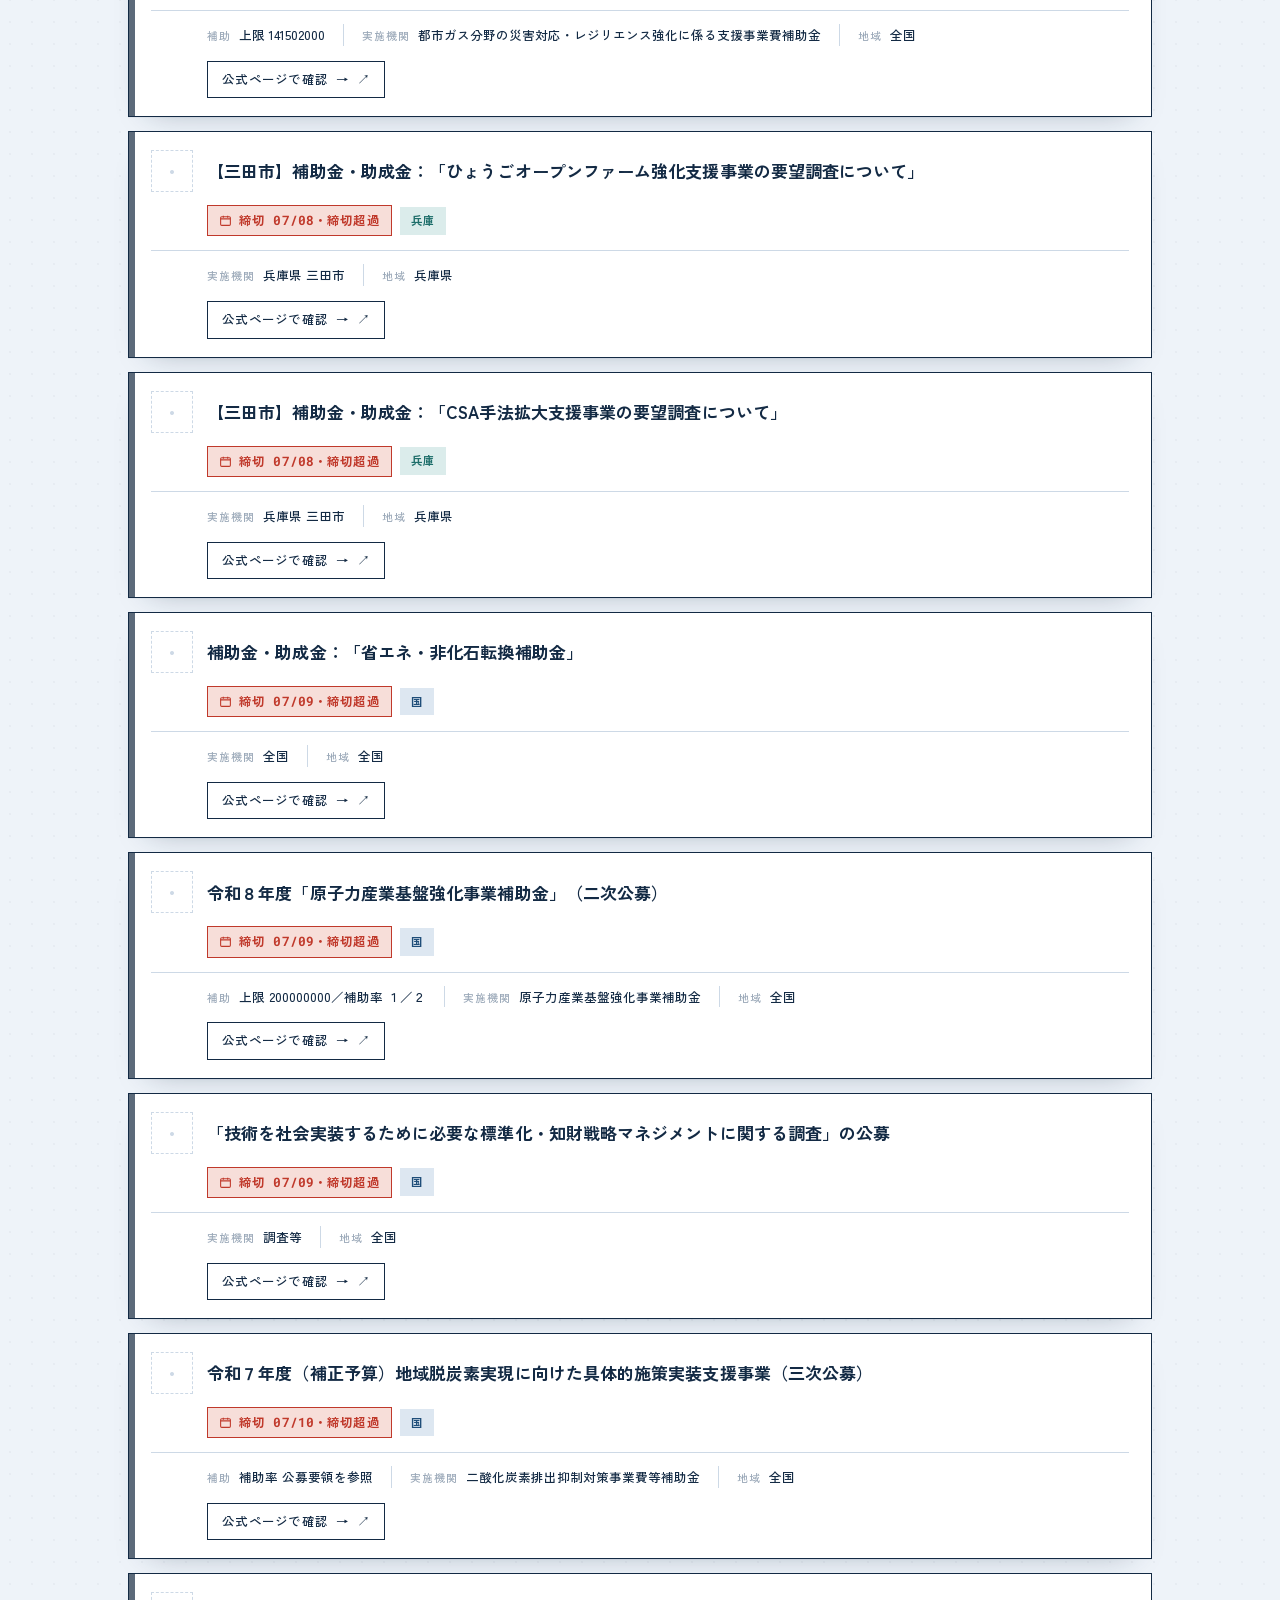
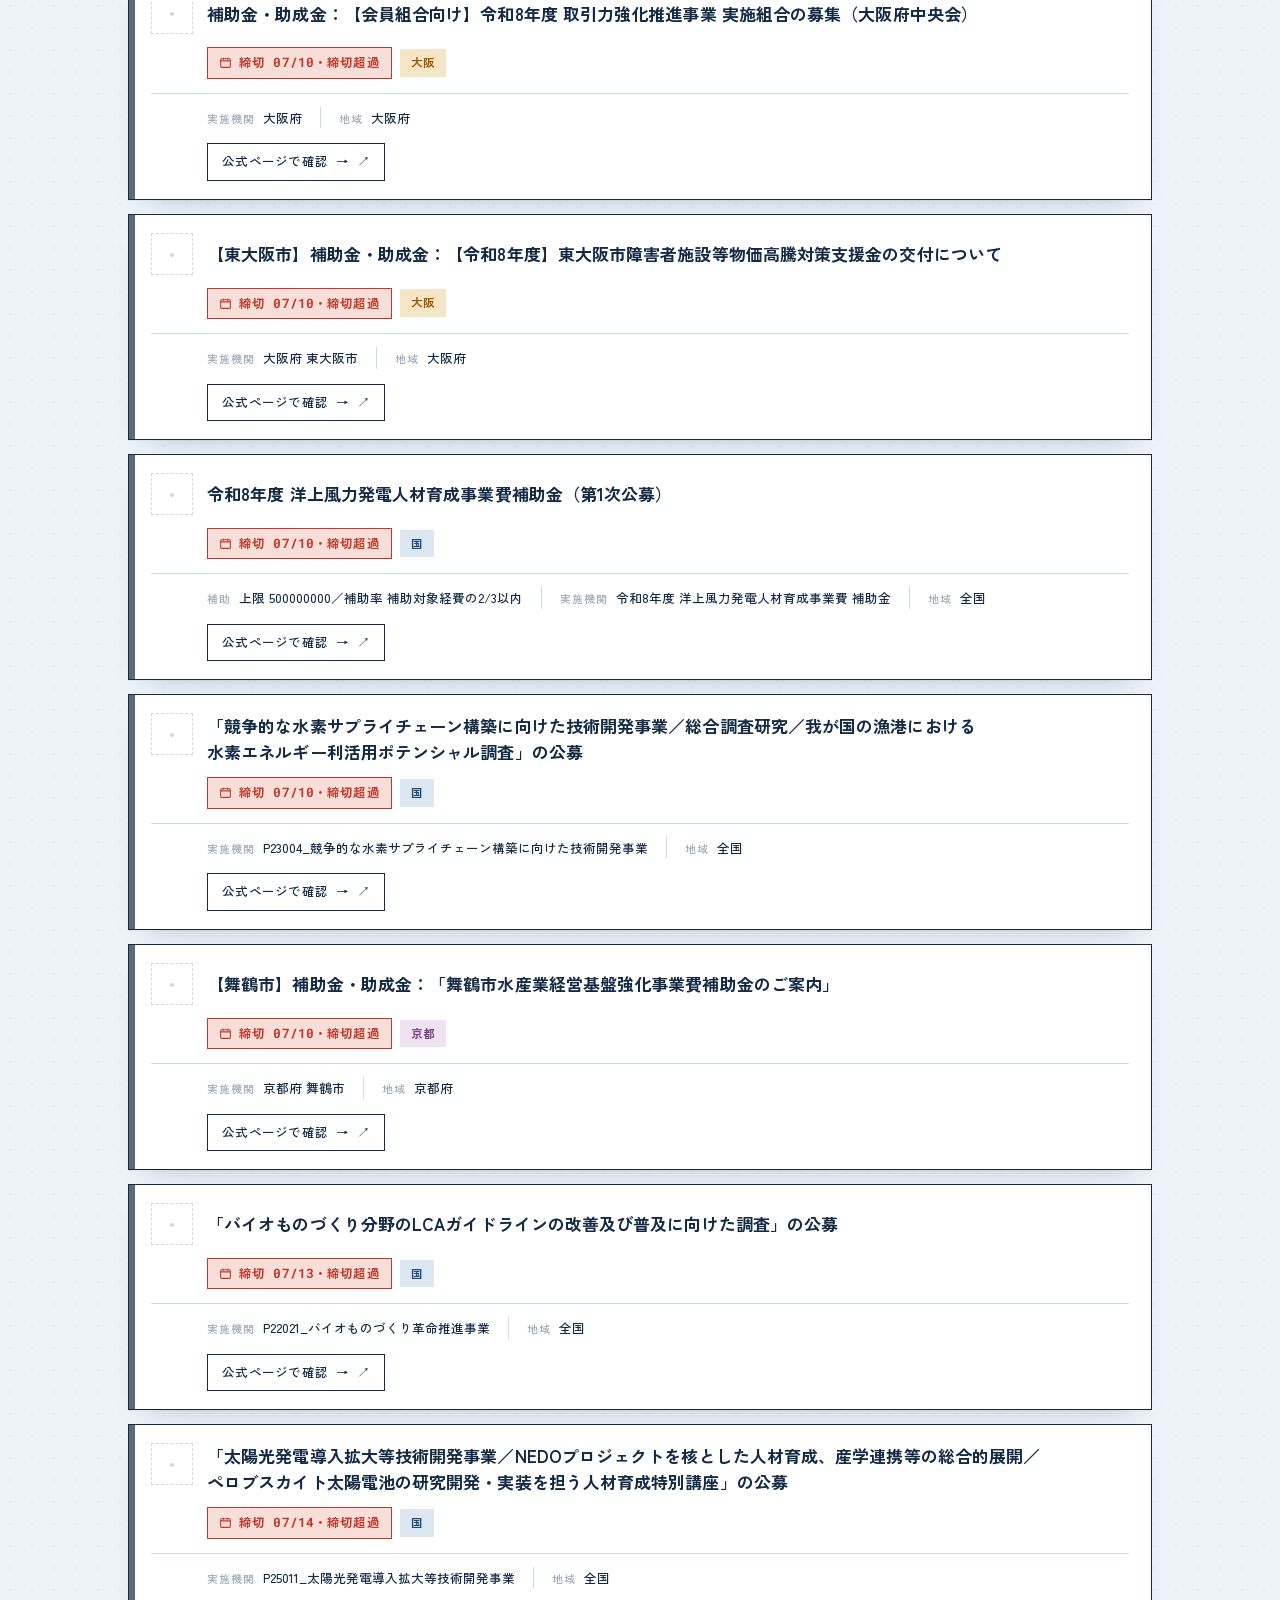
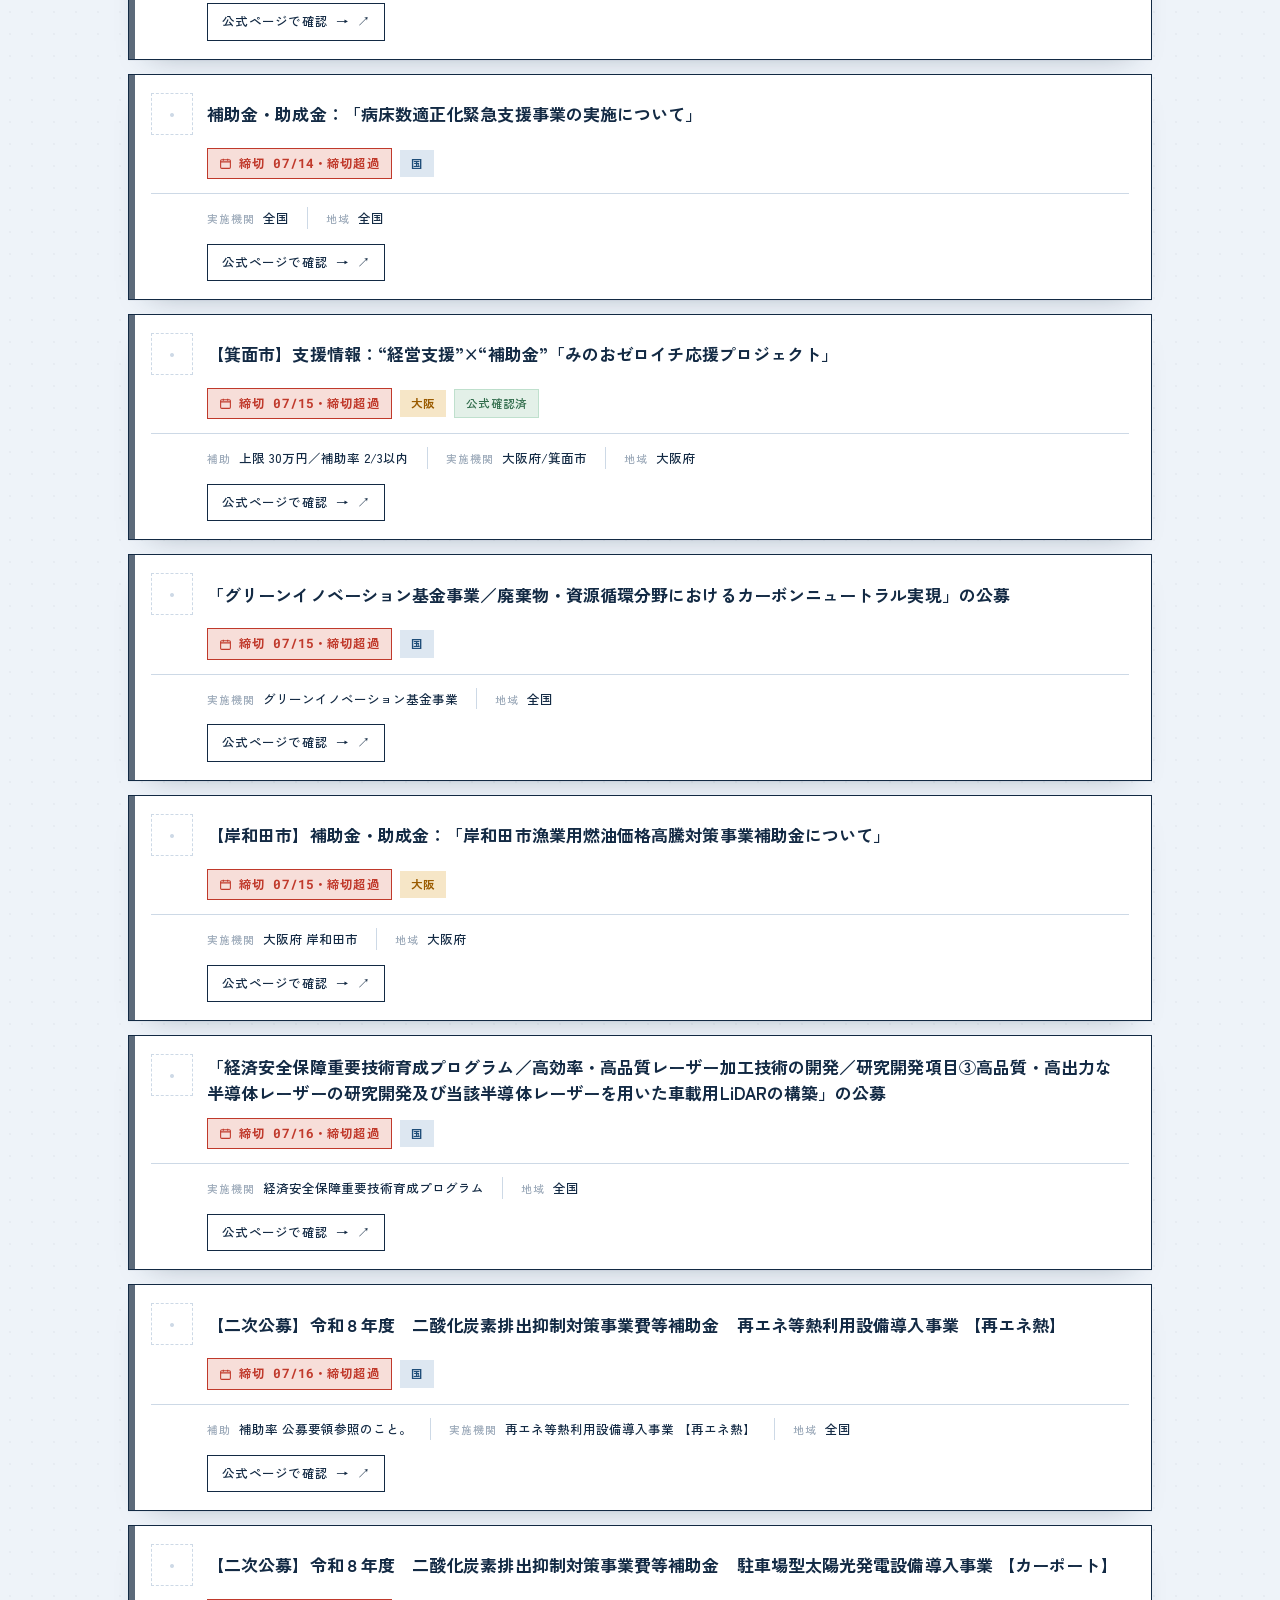
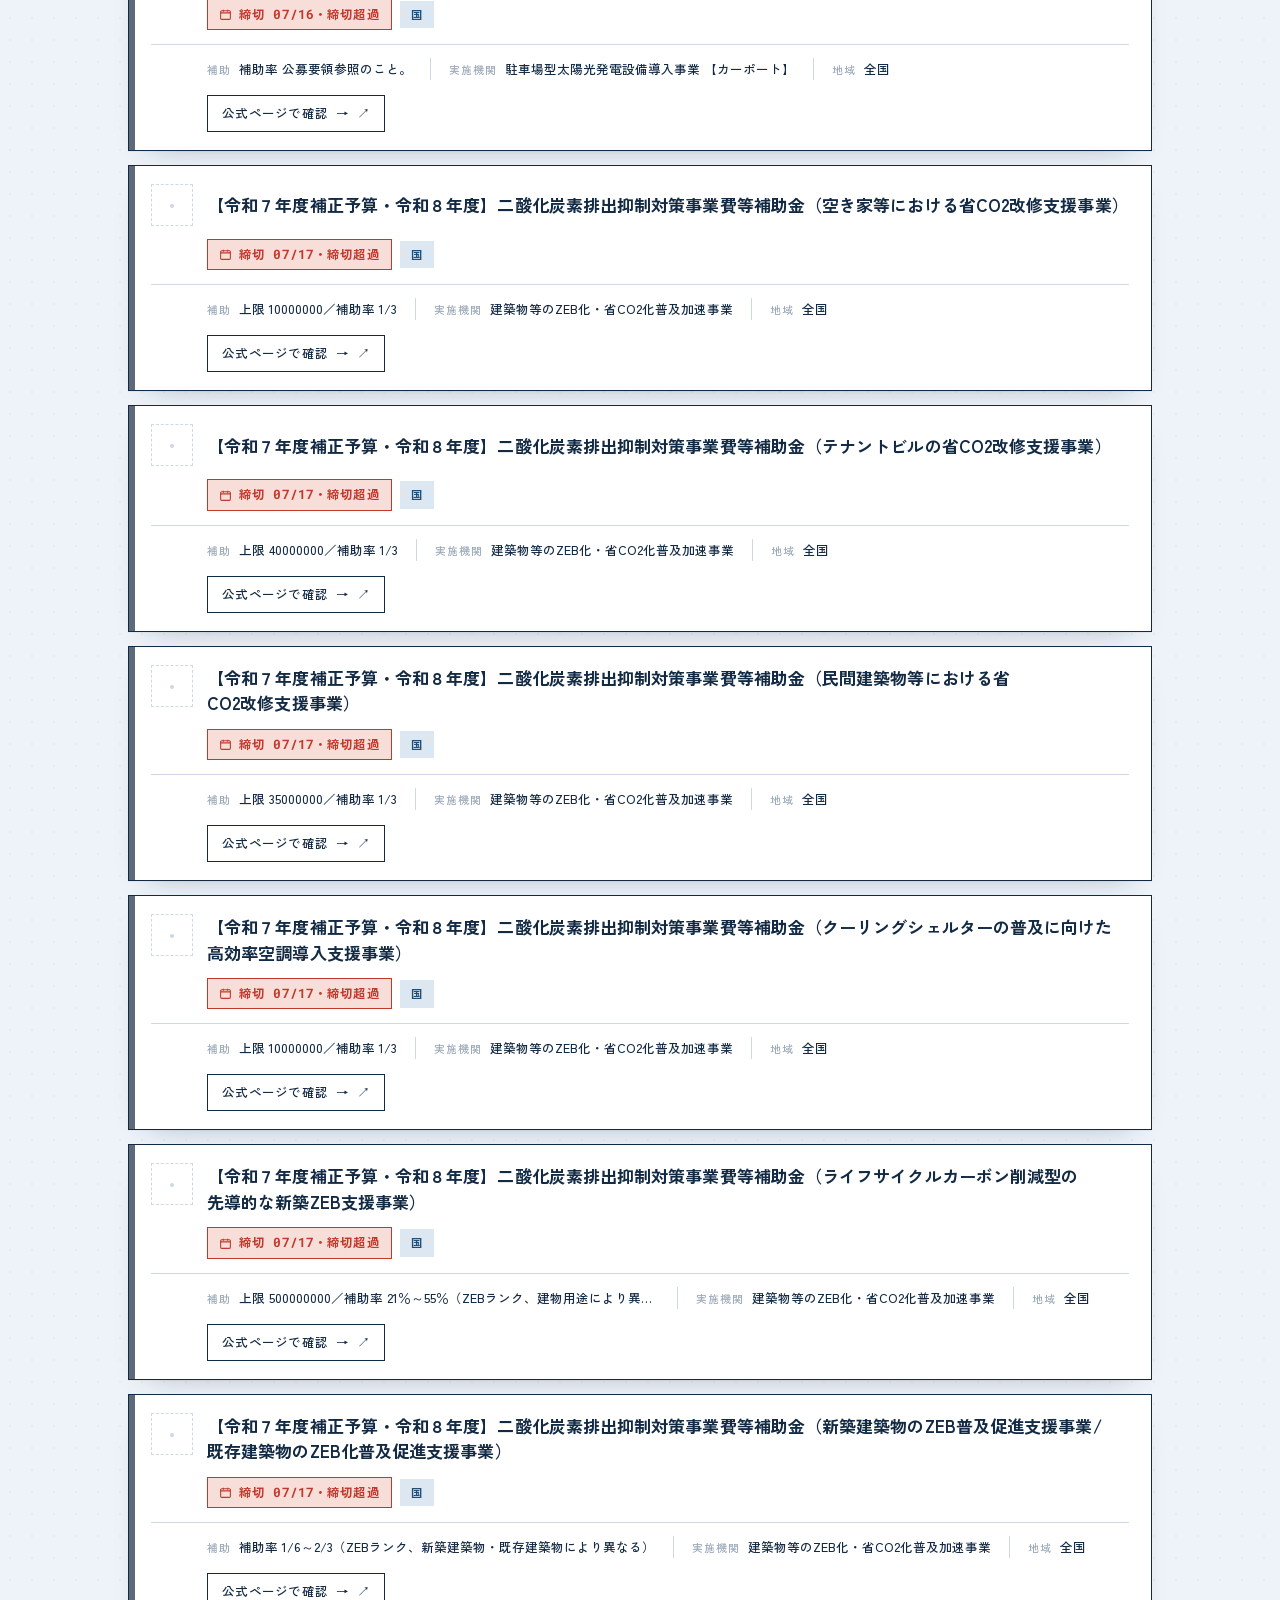
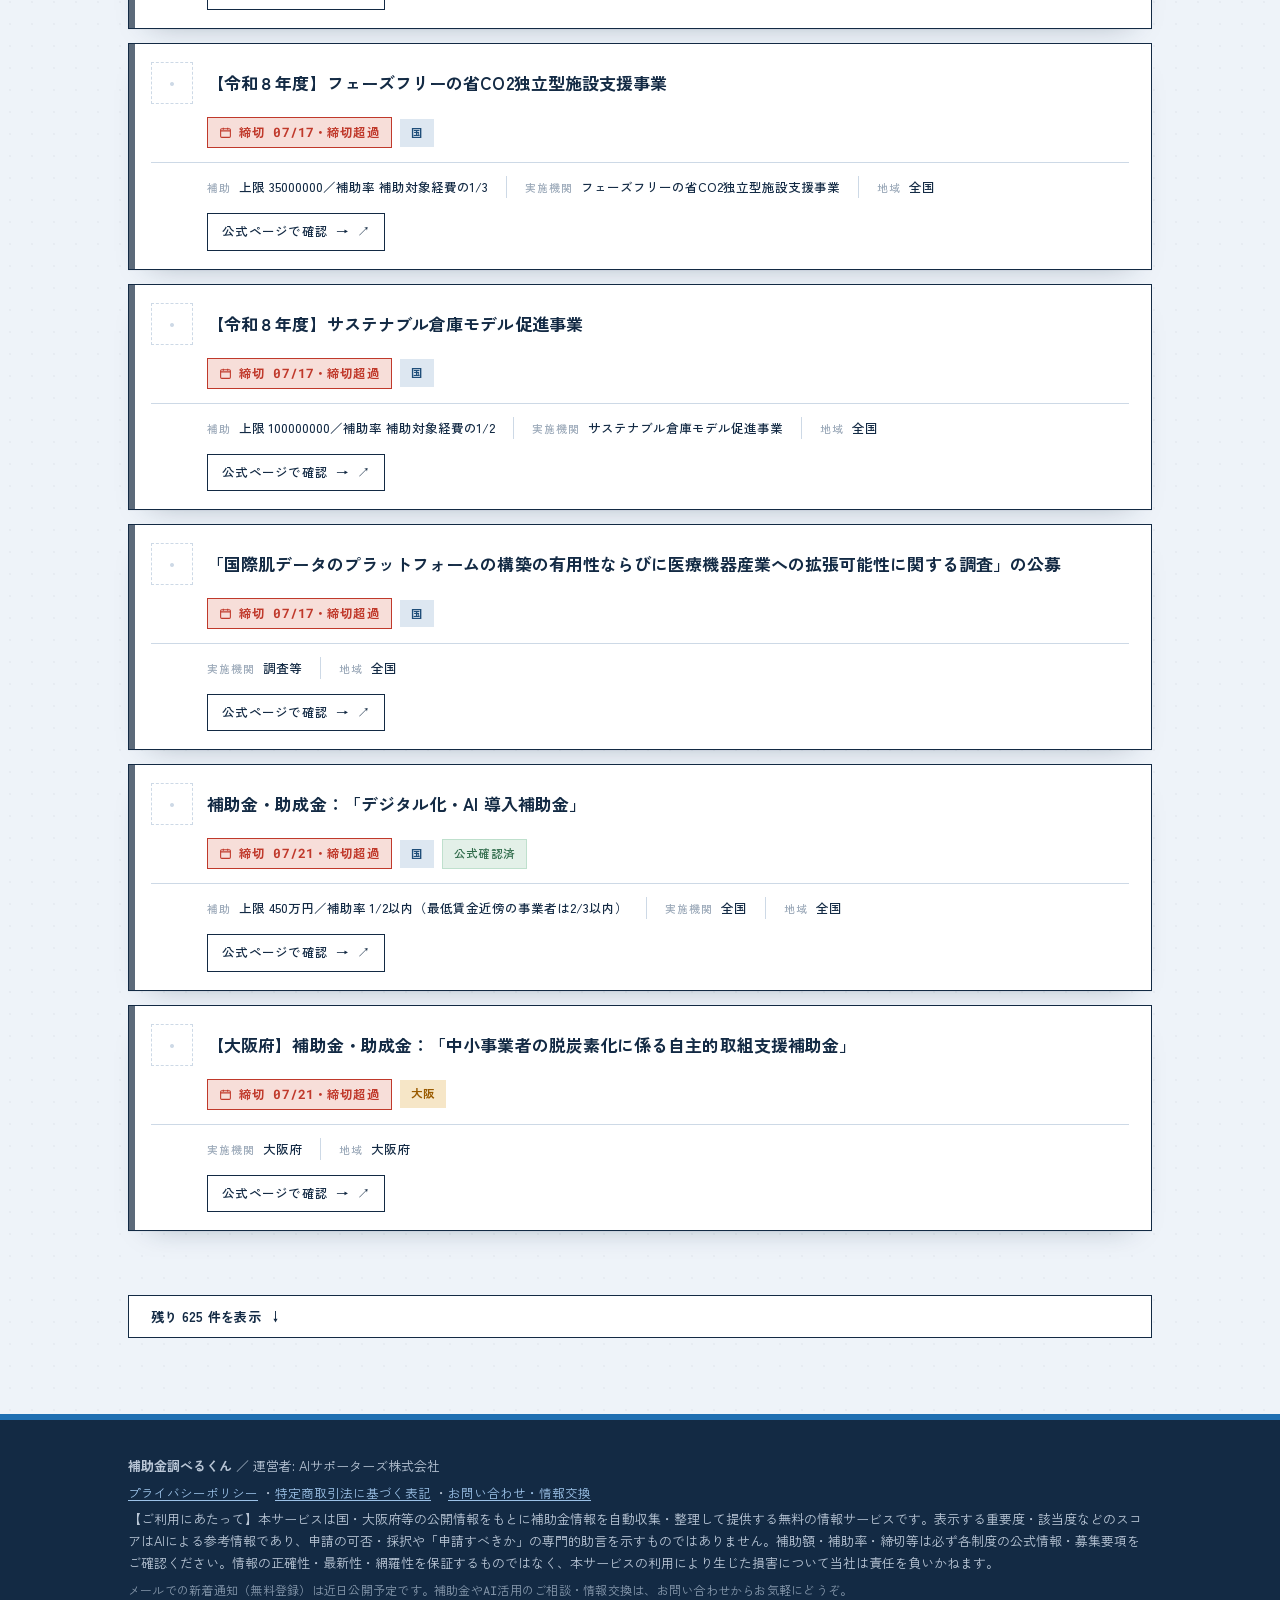
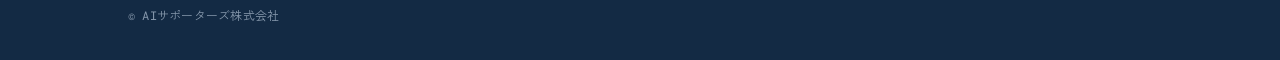
==== commit e2234492: "相性判定v5：構造化属性エンジン＋既存台帳バックフィル - 検知時に抽出した4属性（対象規模/目的タグ28語彙/必須要件/募集形態）で機械照合。定番マスタに名前が無い新規制度にも同じ判定が効く   -" ====
--- a/index.html
+++ b/index.html
@@ -133,6 +133,6 @@
   </div>
 </footer>
 
-<script src="app.js?v=19"></script>
+<script src="app.js?v=22"></script>
 </body>
 </html>
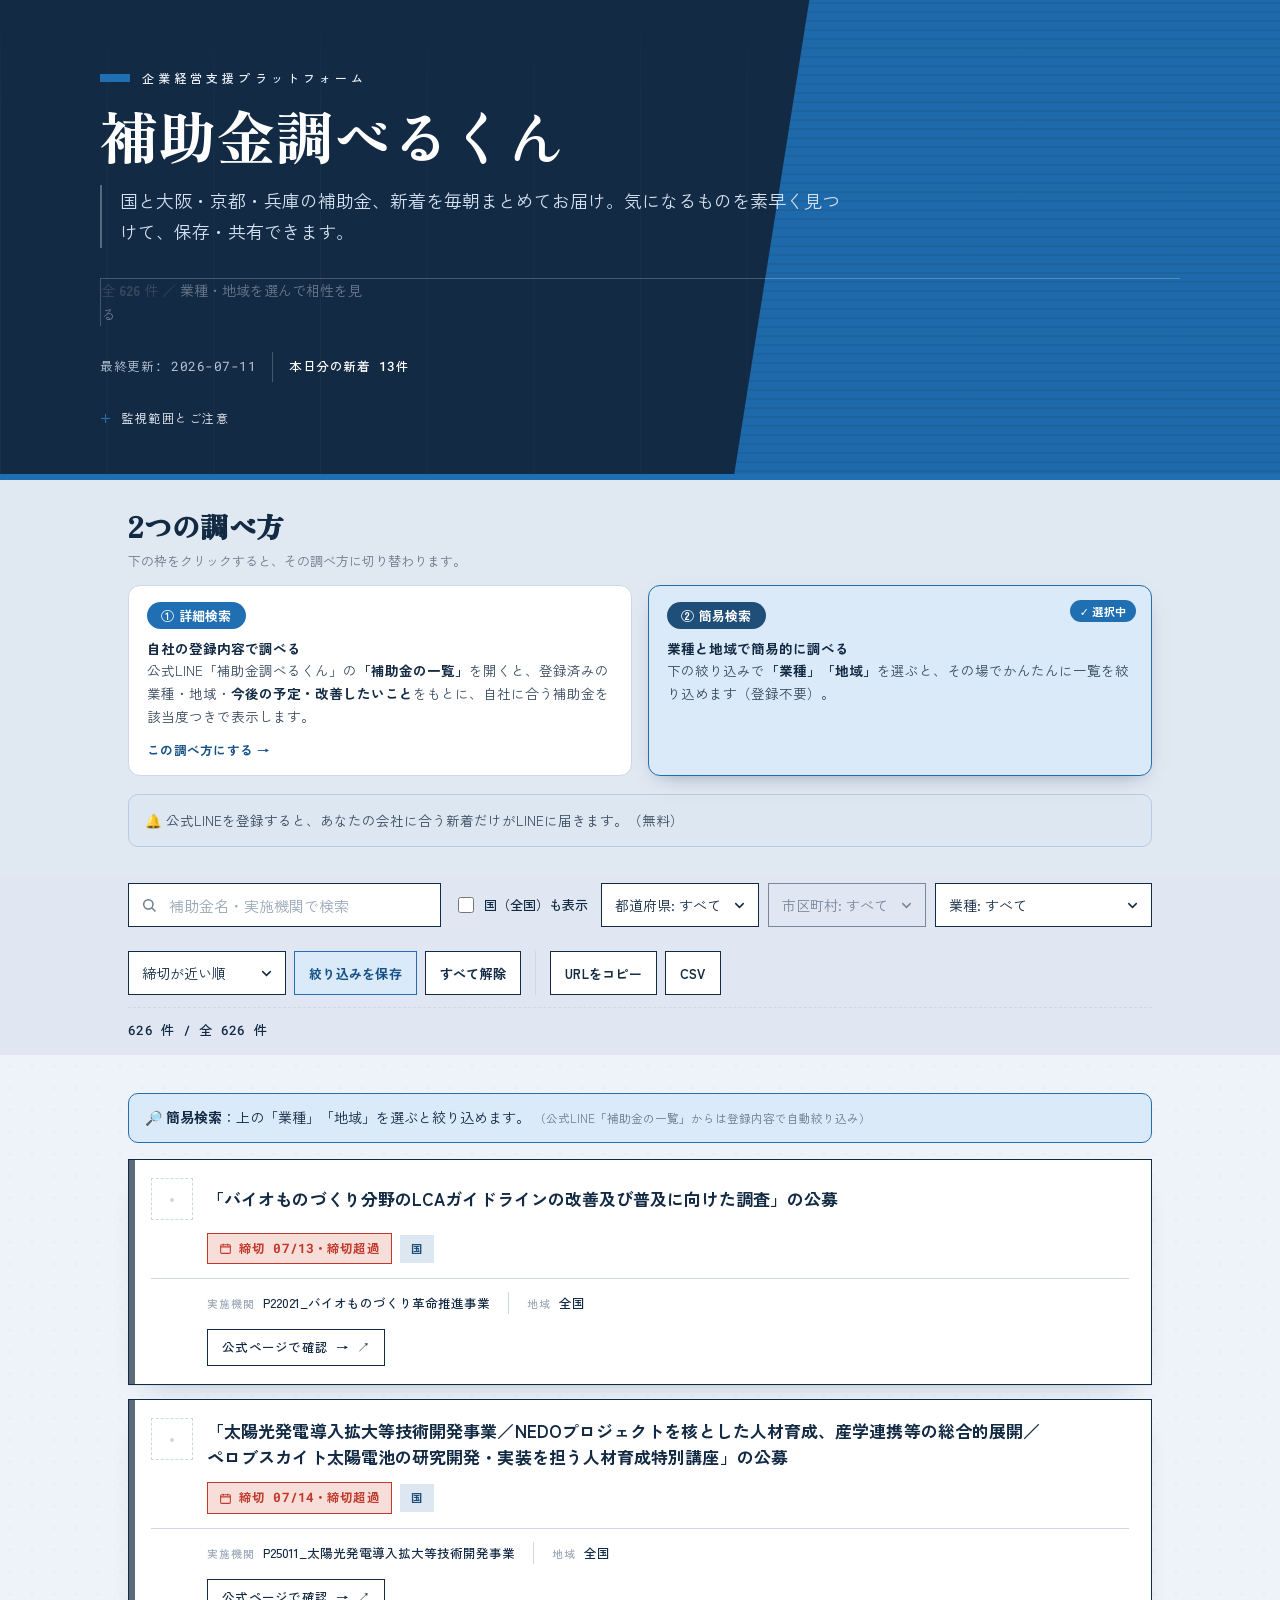
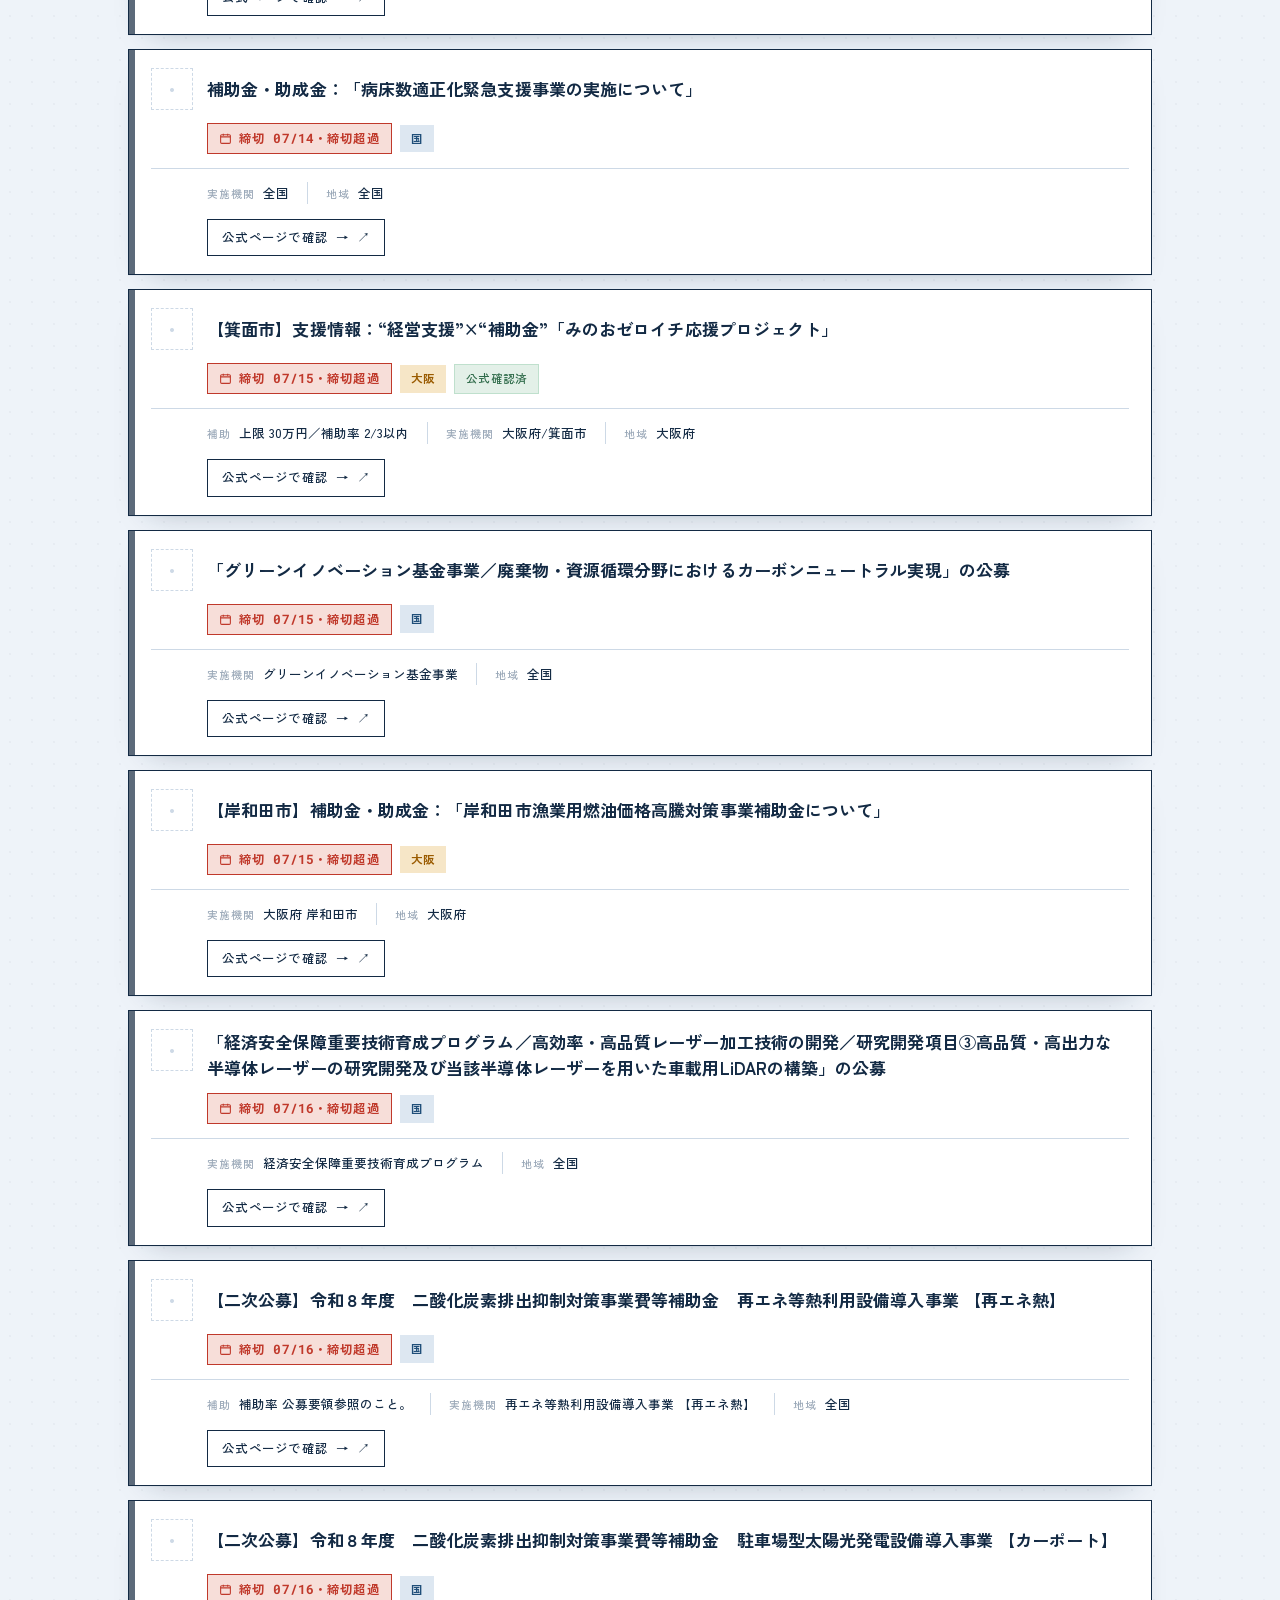
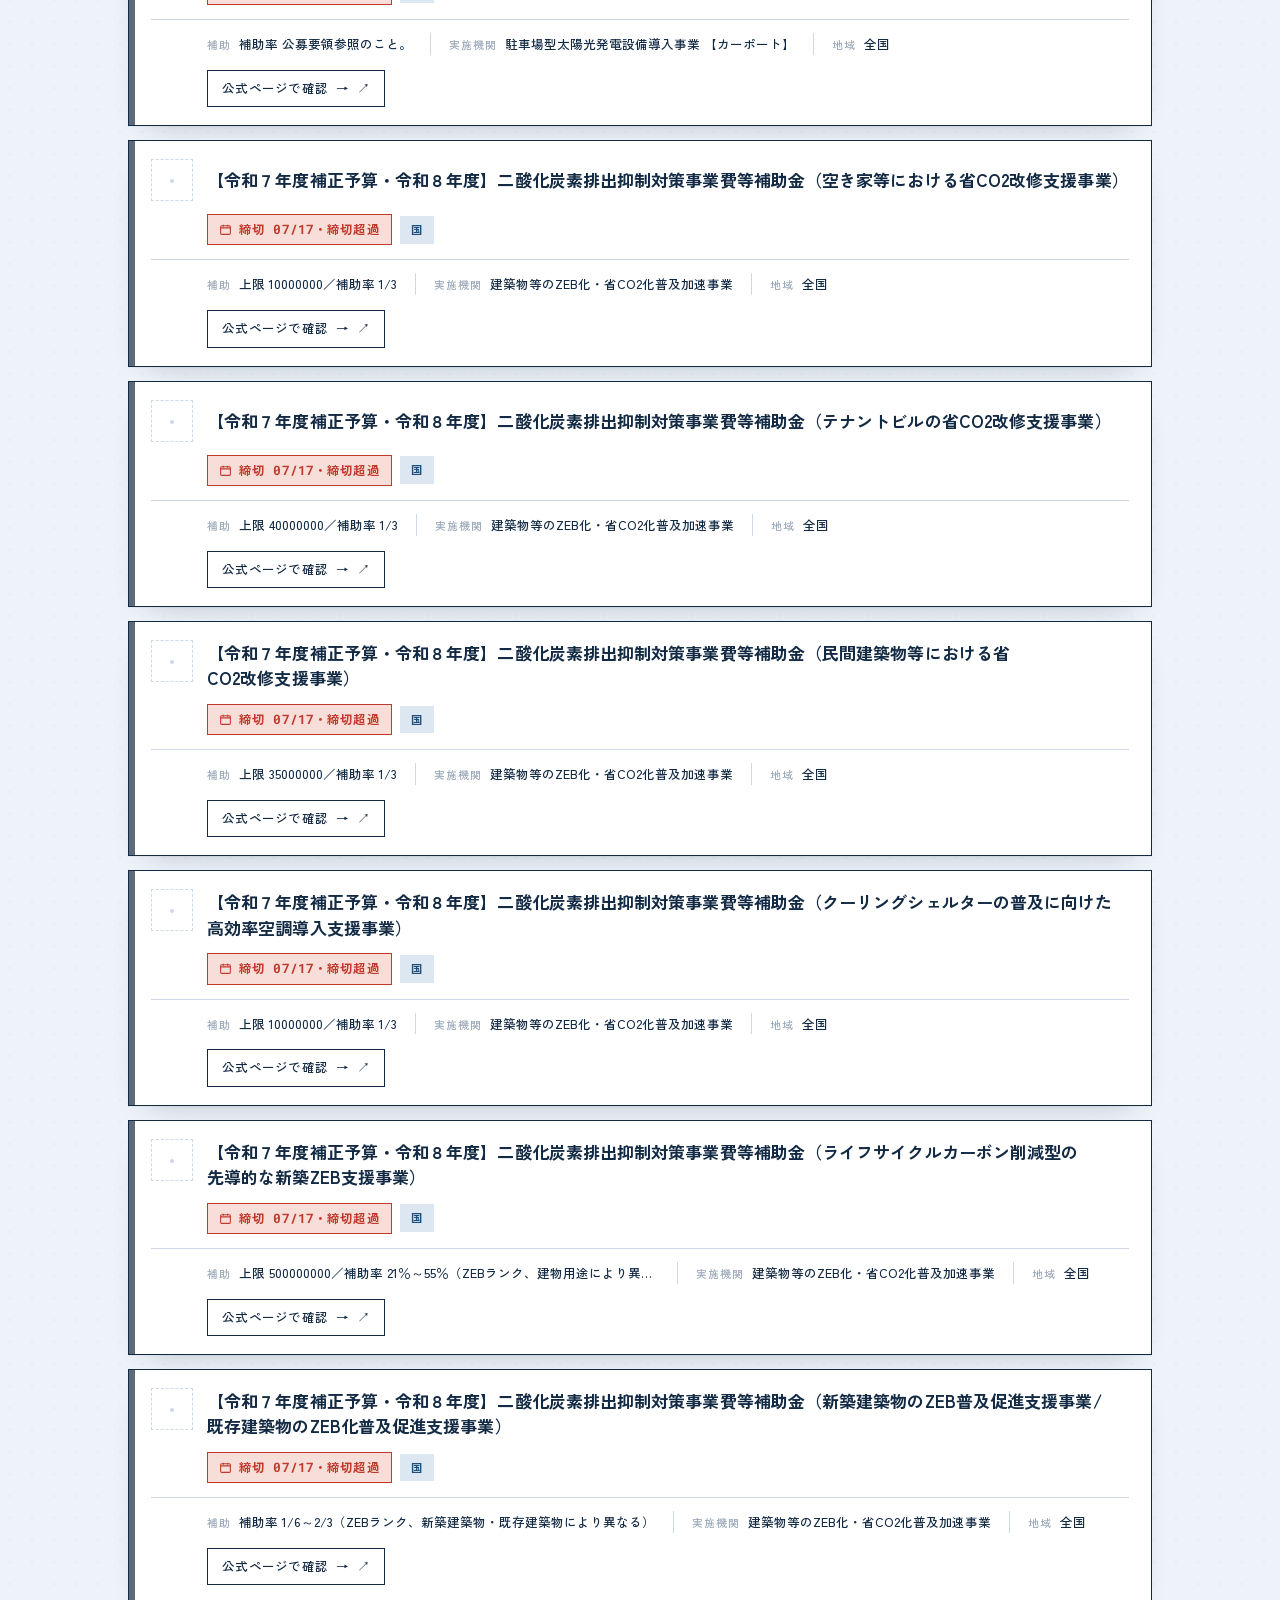
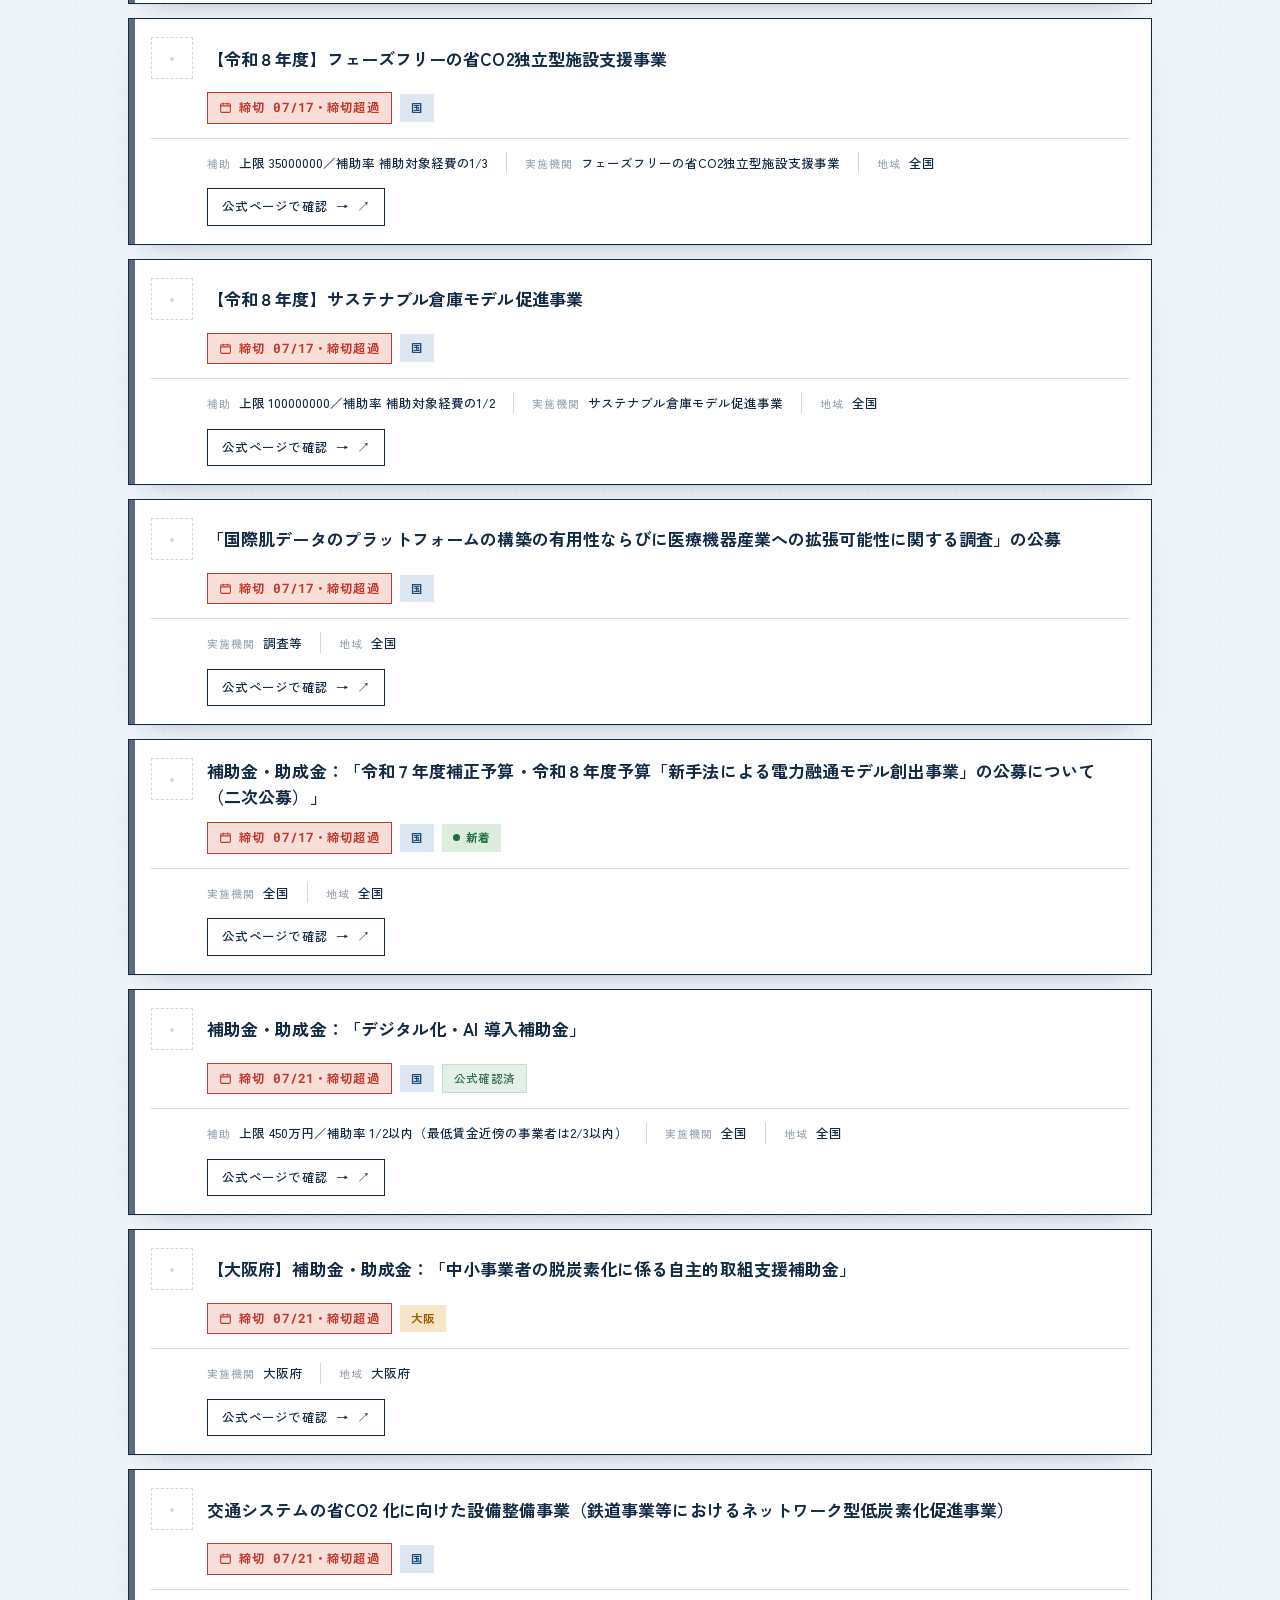
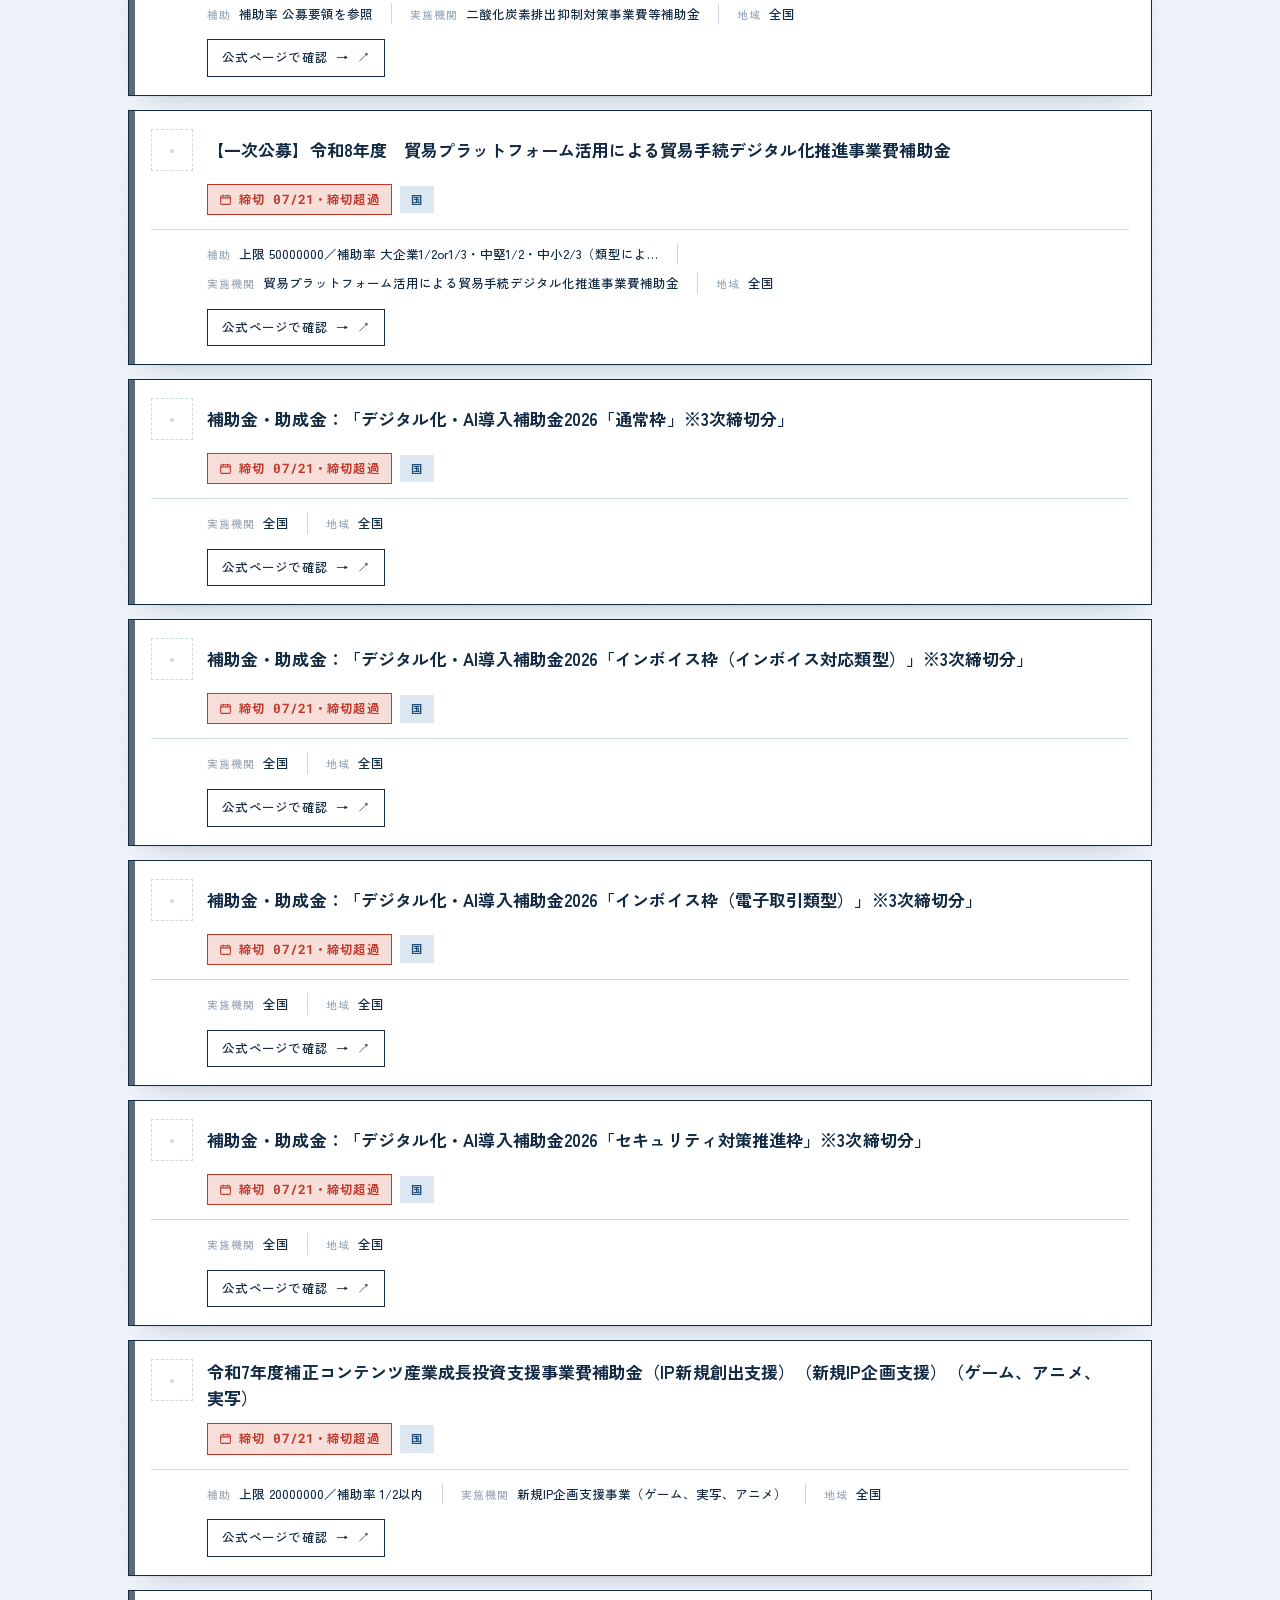
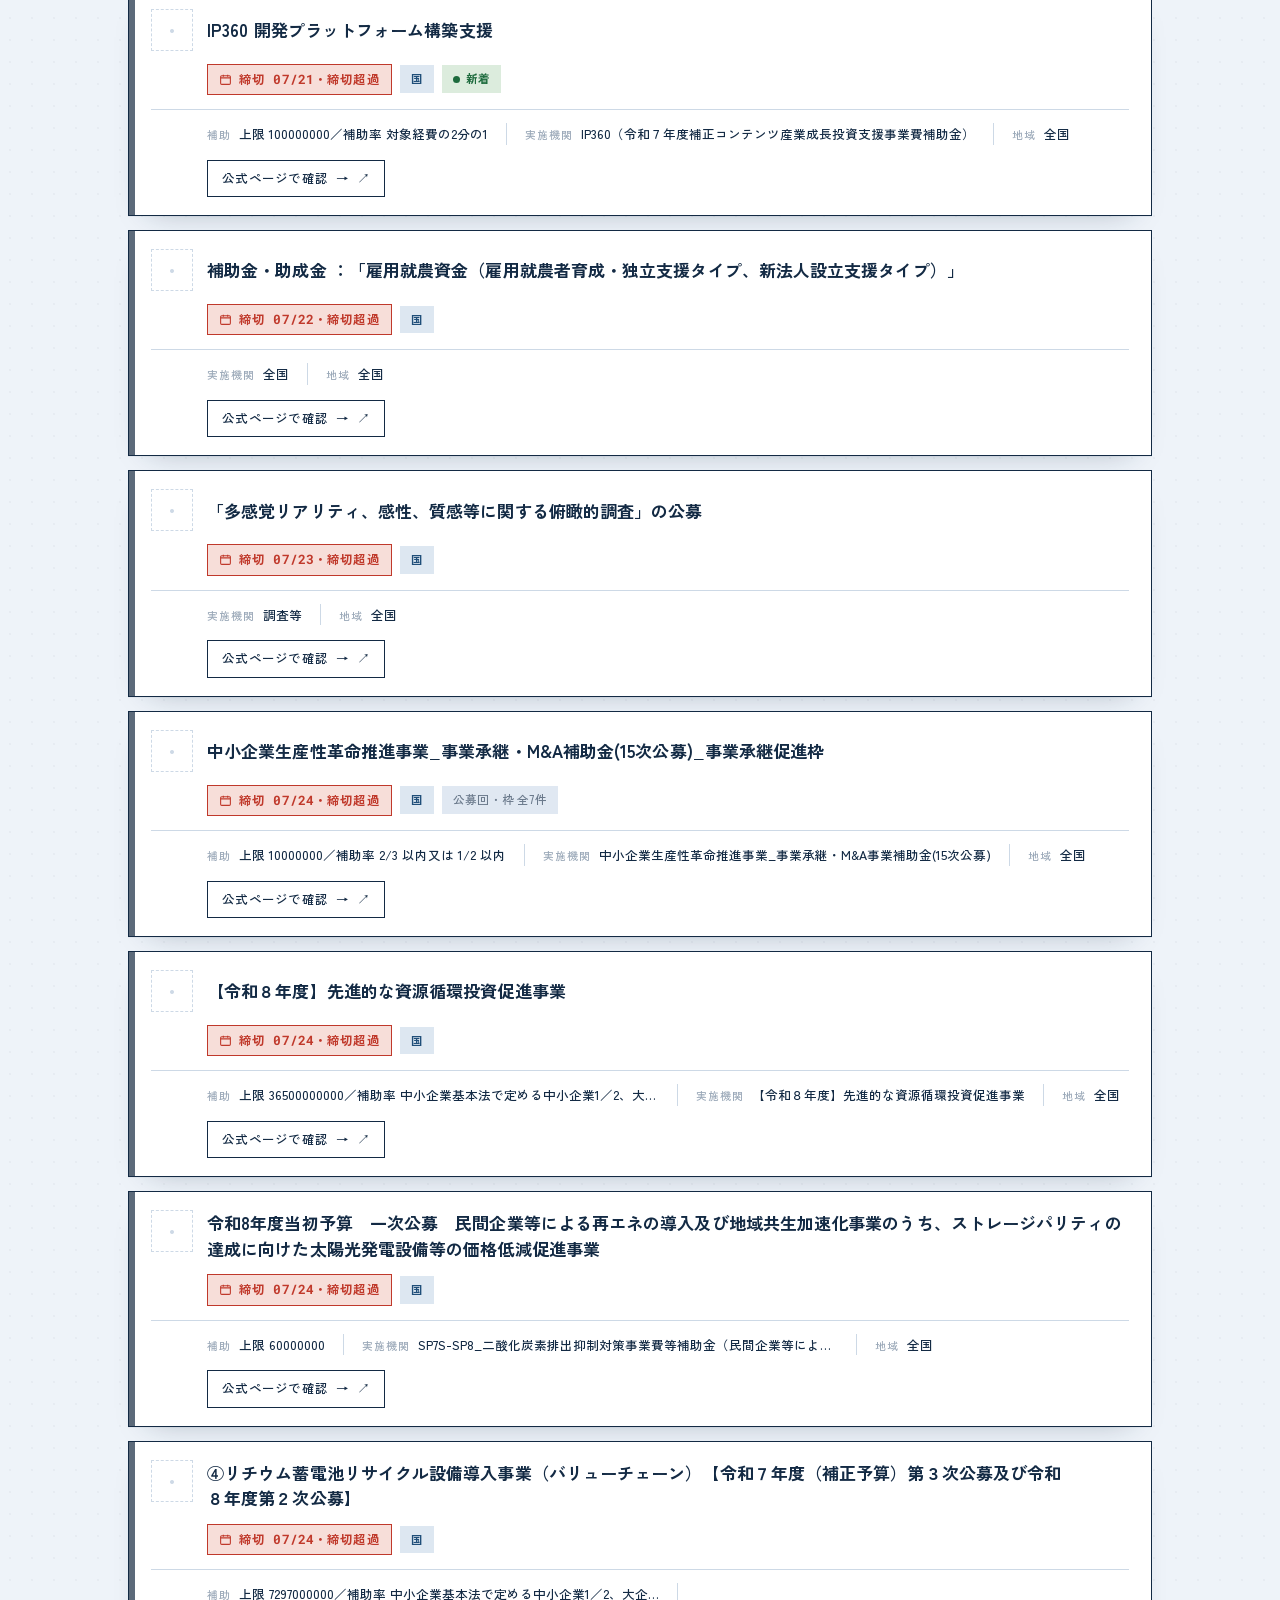
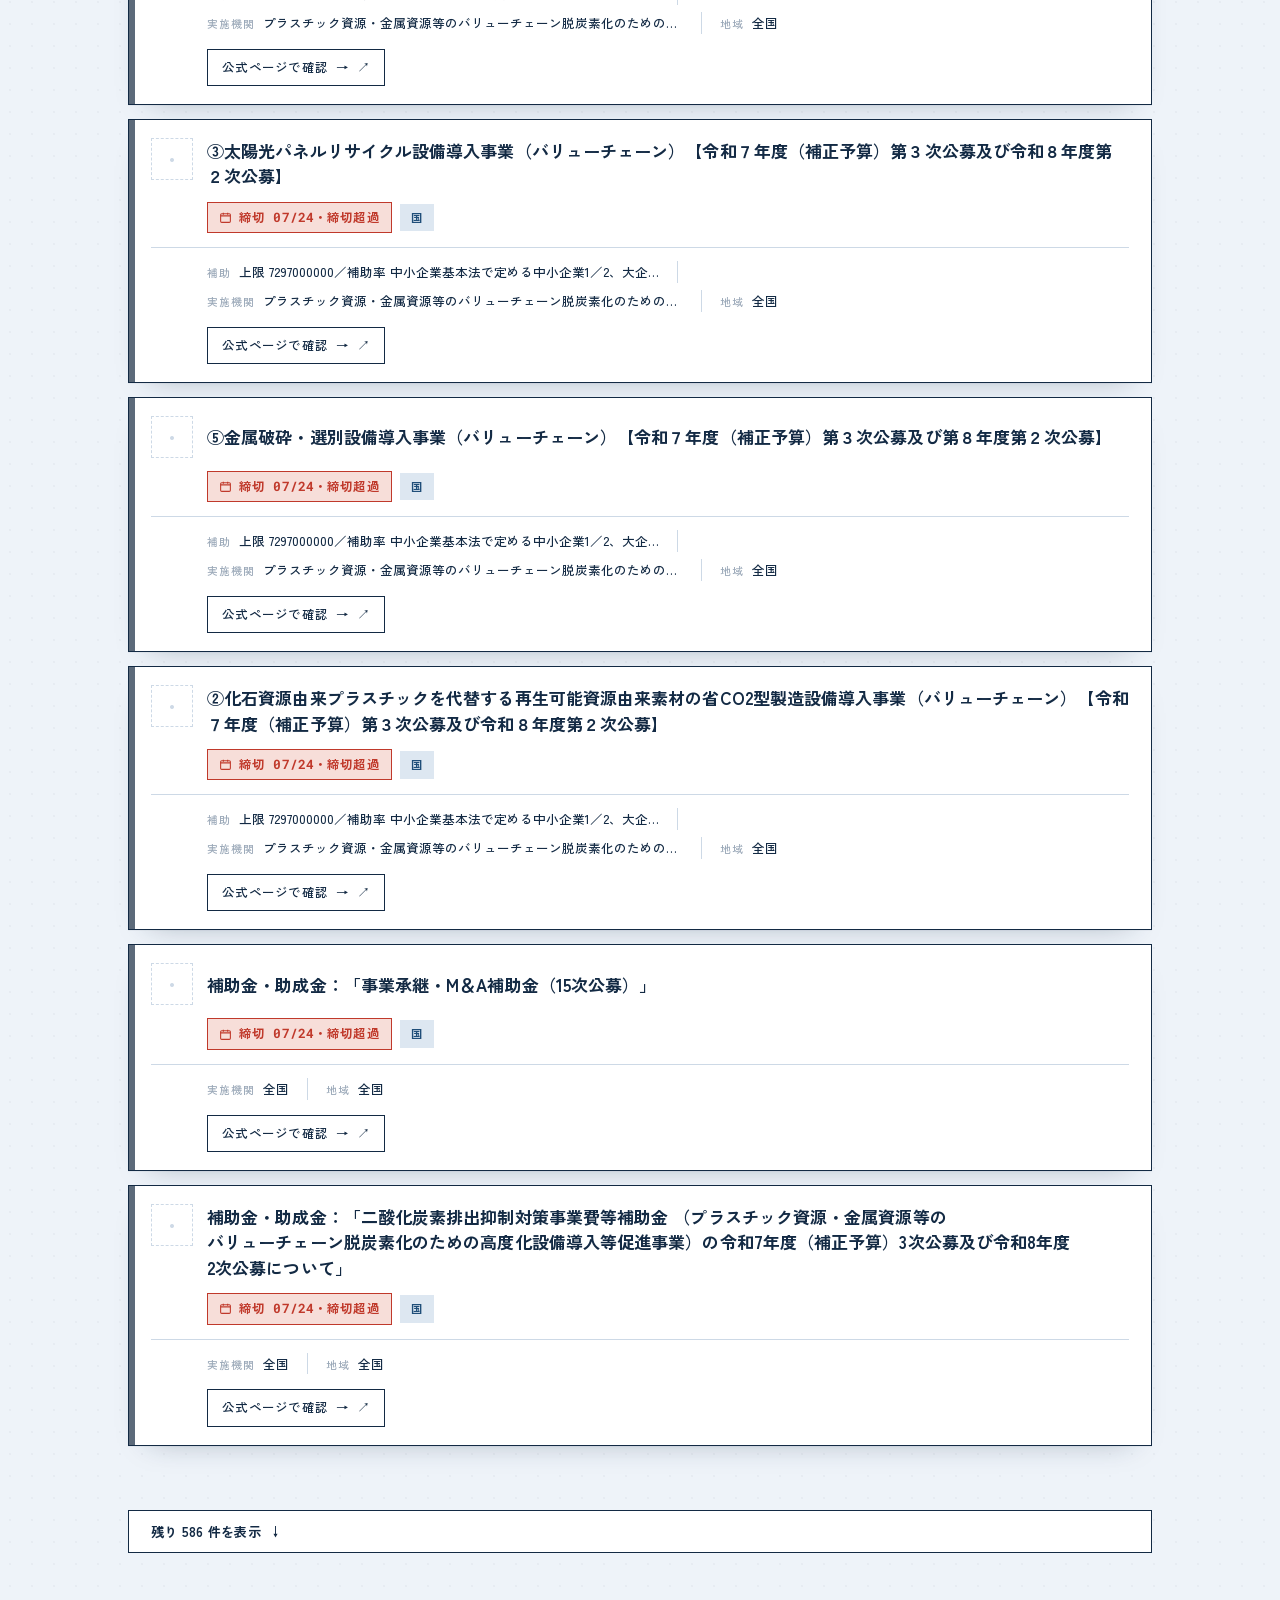
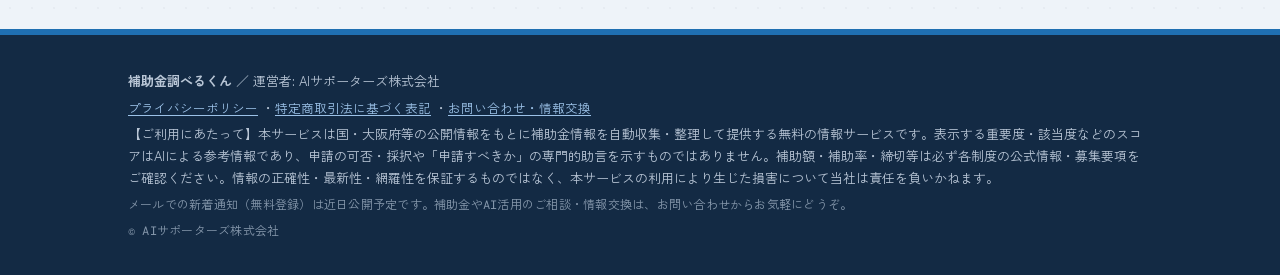
==== commit ea9299d8: "相性判定v6：ノイズ除去（手続き枠/地域検疫/重複統合）＋ランク締め直し 利用者FB「必要なものが出ない」の根本対応。全ペルソナでS/A 65〜135件の インフレを5〜45件へ。手続き枠(交付申請等" ====
--- a/index.html
+++ b/index.html
@@ -133,6 +133,6 @@
   </div>
 </footer>
 
-<script src="app.js?v=22"></script>
+<script src="app.js?v=23"></script>
 </body>
 </html>
